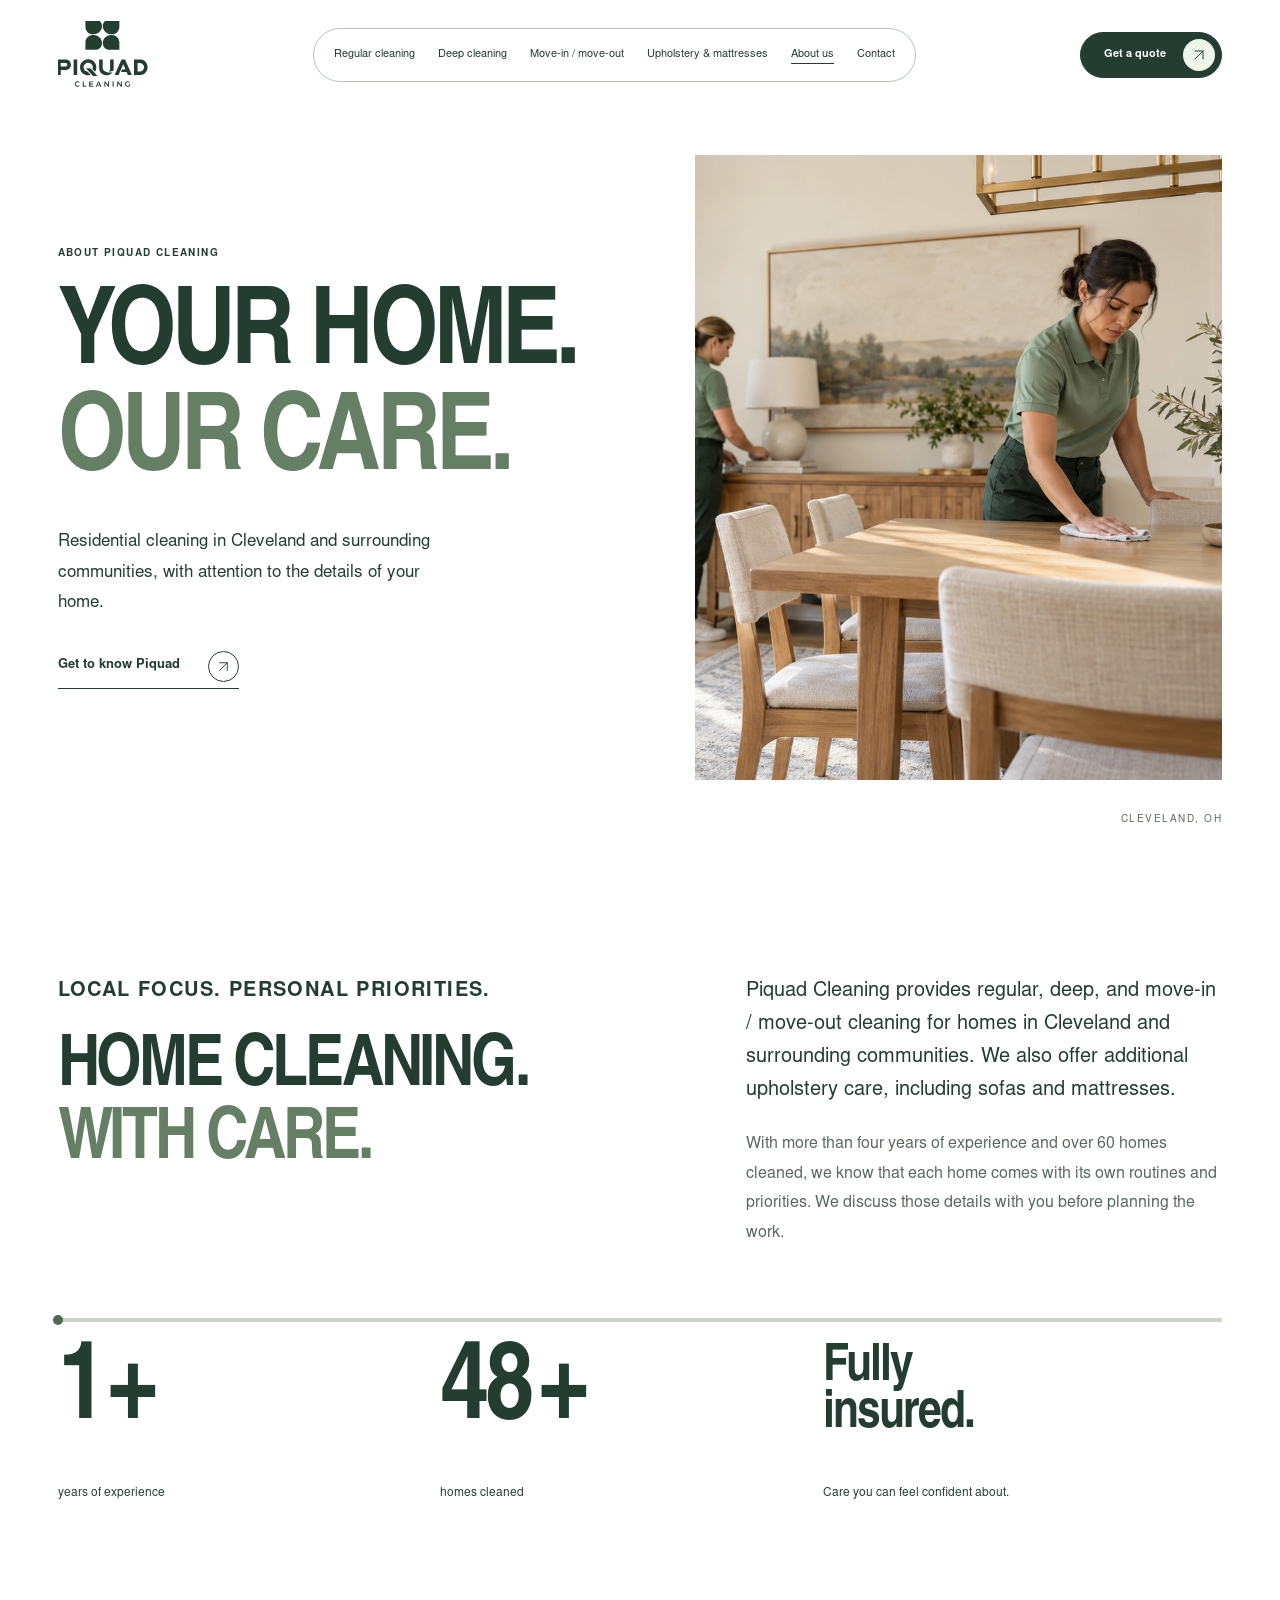
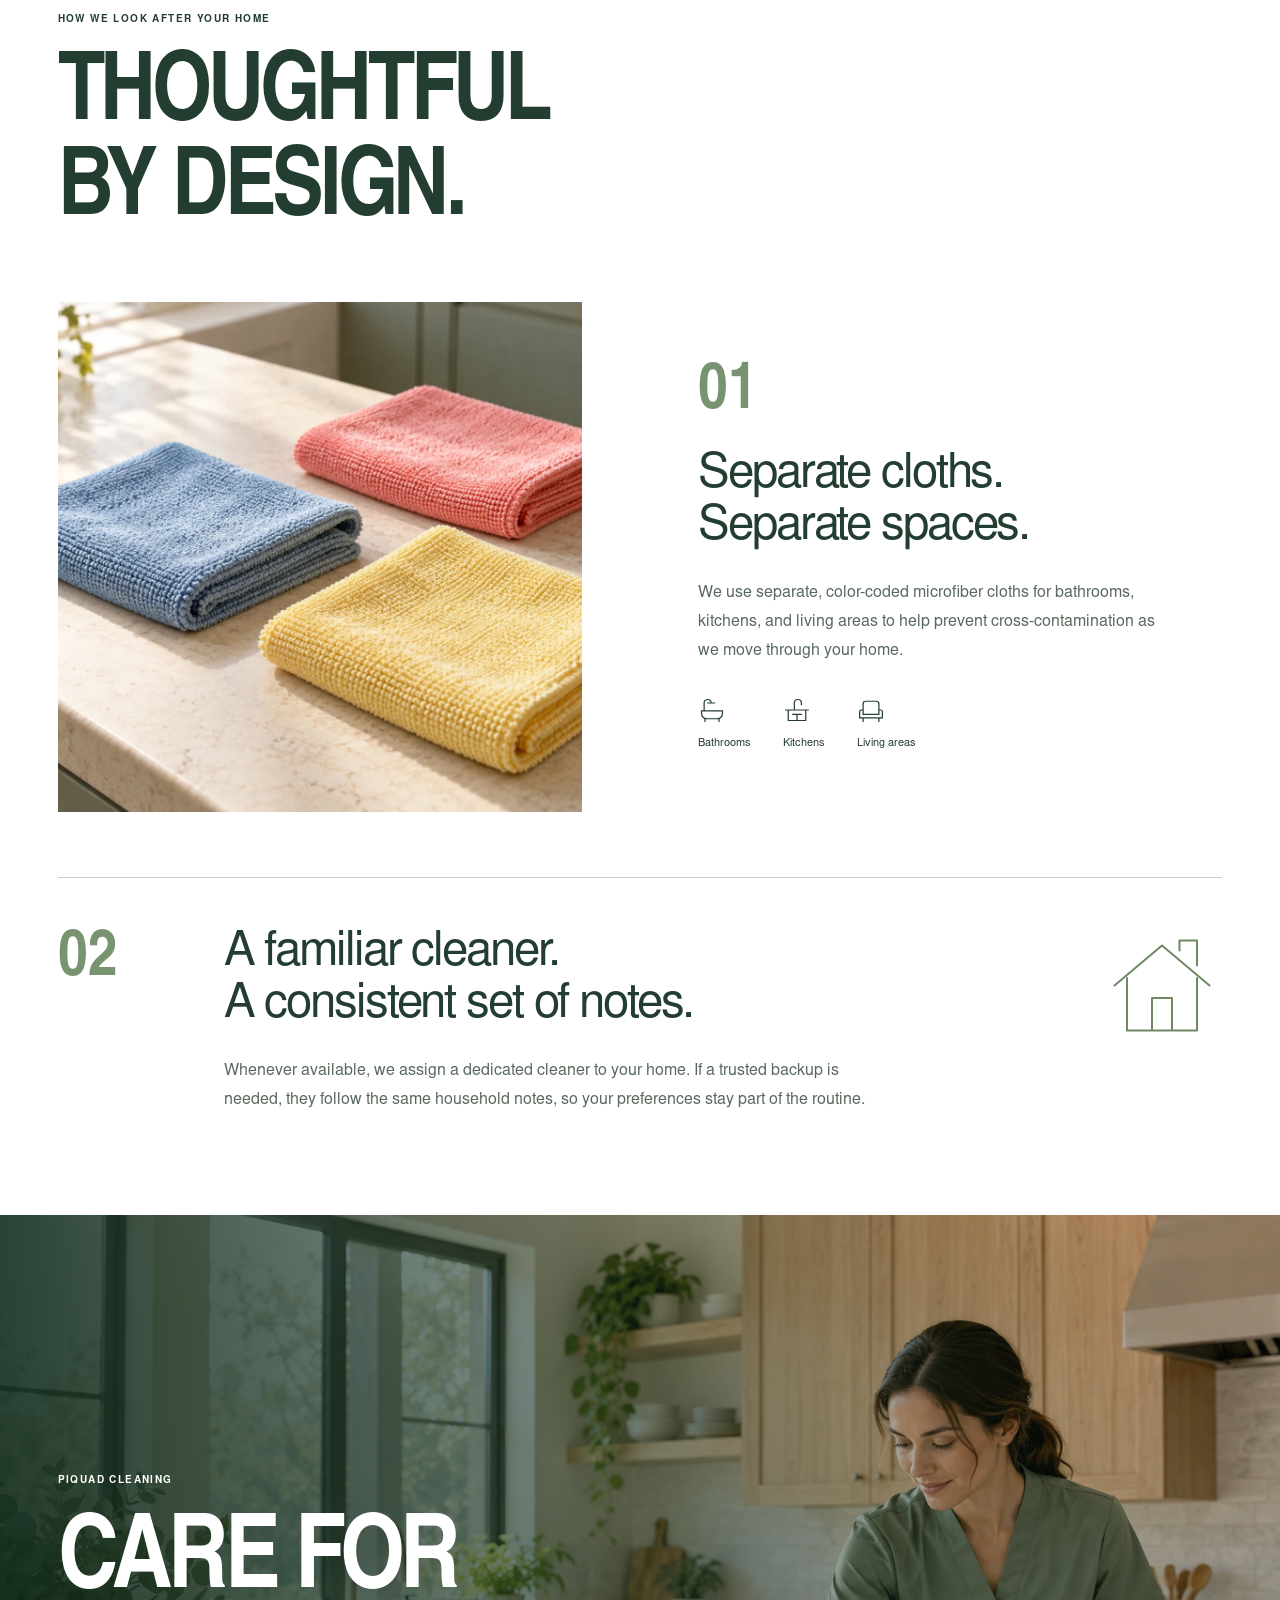
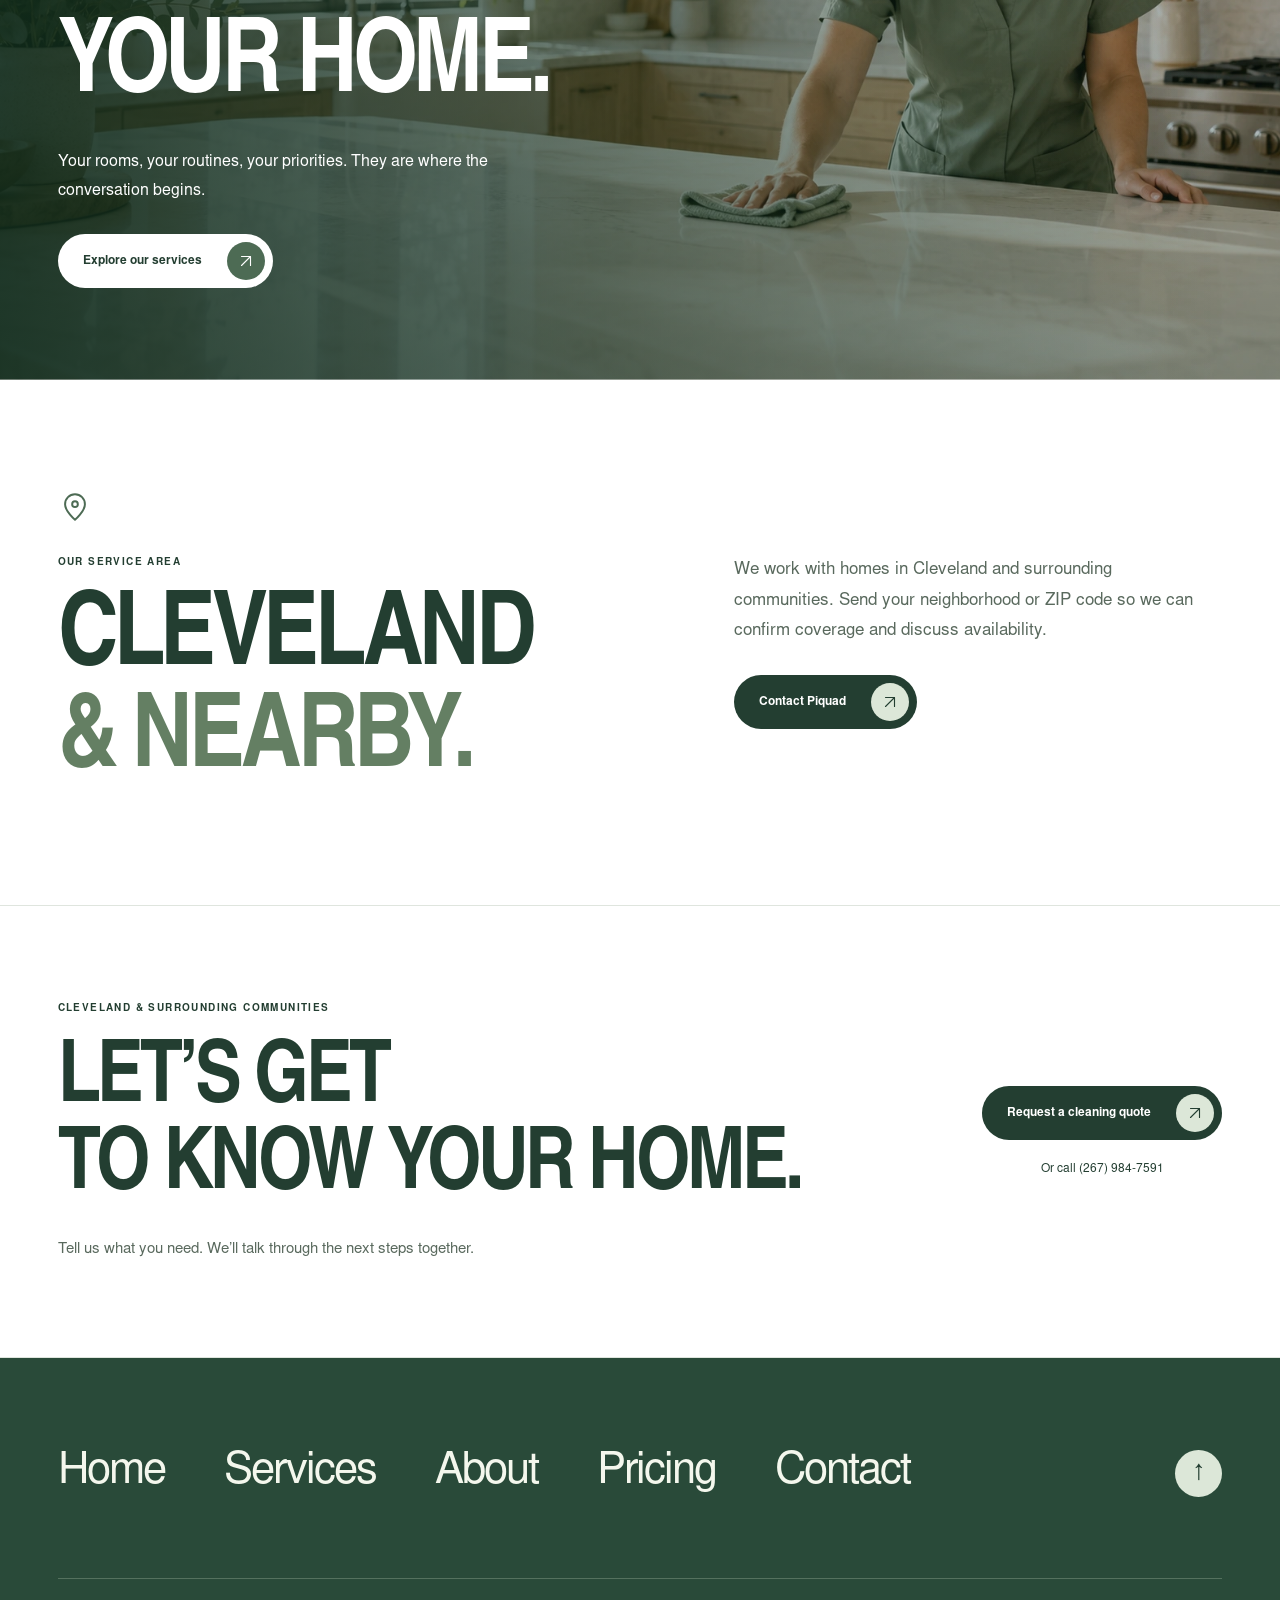
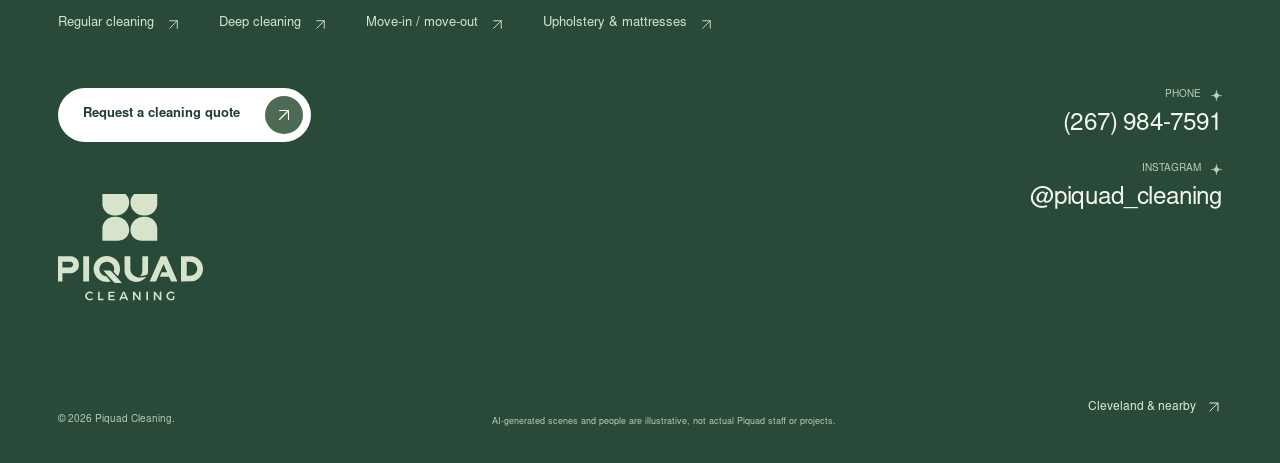
==== about.html @ a80613c3 "Restore the multi-page site Brings back the eight-page version (home, services, four service pages, " ====
<!doctype html>
<html lang="en"><head><meta charset="utf-8"><meta name="viewport" content="width=device-width, initial-scale=1"><meta name="theme-color" content="#ffffff"><title>About Piquad Cleaning — Cleveland Home Cleaning</title><meta name="description" content="Get to know Piquad Cleaning: more than four years of experience, over 60 homes cleaned, fully insured, and thoughtful care for Cleveland-area homes."><link rel="canonical" href="https://piquad-cleaning.artur-space98.chatgpt.site/about.html"><meta property="og:type" content="website"><meta property="og:title" content="About Piquad Cleaning — Cleveland Home Cleaning"><meta property="og:description" content="Get to know Piquad Cleaning: more than four years of experience, over 60 homes cleaned, fully insured, and thoughtful care for Cleveland-area homes."><meta property="og:url" content="https://piquad-cleaning.artur-space98.chatgpt.site/about.html"><meta property="og:image" content="https://piquad-cleaning.artur-space98.chatgpt.site/assets/about-page.webp"><link rel="icon" type="image/svg+xml" href="assets/favicon.svg"><link rel="preload" href="assets/about-page.webp" as="image" fetchpriority="high"><link rel="preload" href="assets/display.woff" as="font" type="font/woff" crossorigin><script>try{if(!matchMedia('(prefers-reduced-motion: reduce)').matches&&!location.hash)document.documentElement.classList.add('intro')}catch(_){}setTimeout(function(){document.documentElement.classList.remove('intro','intro-ending');document.documentElement.classList.add('page-ready')},4500)</script><link rel="stylesheet" href="vendor/lenis-1.3.26.css"><link rel="stylesheet" href="design.css"><link rel="stylesheet" href="refinements.css"><link rel="stylesheet" href="corporate.css"><script type="module" src="app.mjs"></script><script type="module" src="motion.mjs"></script><script type="module" src="smooth-scroll.mjs"></script><script type="module" src="scroll-scenes.mjs"></script><script type="module" src="counters.mjs"></script><script type="module" src="inner-motion.mjs"></script><script type="application/ld+json">{"@context":"https://schema.org","@type":"Organization","name":"Piquad Cleaning","url":"https://piquad-cleaning.artur-space98.chatgpt.site","telephone":"+12679847591","areaServed":{"@type":"City","name":"Cleveland"},"sameAs":["https://www.instagram.com/piquad_cleaning/"]}</script></head><body id="top" class="inner-page"><a class="skip-link" href="#page-content">Skip to content</a><svg xmlns="http://www.w3.org/2000/svg" class="svg-defs" aria-hidden="true"><defs>
    <symbol id="arrow" viewBox="0 0 24 24"><path d="M5 12h14M13 6l6 6-6 6"/></symbol>
    <symbol id="arrow-up" viewBox="0 0 24 24"><path d="M6 18 18 6M6 6h12v12"/></symbol>
    <symbol id="sparkle" viewBox="0 0 40 40"><path d="M20 0c0 13-7 20-20 20 13 0 20 7 20 20 0-13 7-20 20-20C27 20 20 13 20 0Z" fill="currentColor"/></symbol>
    <symbol id="logo" viewBox="24 40 1952 1458" fill="currentColor"><g><path d="M485.62,1467.12c-5.41,2.44-10.88,3.65-16.4,3.65s-10.26-1.03-14.85-3.09c-4.6-2.05-8.66-4.87-12.18-8.44-3.52-3.57-6.25-7.77-8.2-12.58-1.95-4.81-2.92-9.98-2.92-15.5s.97-10.66,2.92-15.42c1.95-4.76,4.68-8.95,8.2-12.58,3.52-3.62,7.57-6.44,12.18-8.44,4.6-2,9.55-3,14.85-3s11.04,1.33,16.56,3.98c5.52,2.65,10.28,6.25,14.29,10.8l12.66-14.93c-3.68-3.79-7.9-7.01-12.66-9.66-4.76-2.65-9.77-4.71-15.02-6.17-5.25-1.46-10.63-2.19-16.15-2.19-8.55,0-16.42,1.46-23.62,4.38-7.2,2.92-13.56,7.04-19.08,12.34-5.52,5.3-9.8,11.44-12.83,18.43-3.03,6.98-4.55,14.59-4.55,22.81s1.51,15.75,4.55,22.89c3.03,7.14,7.22,13.37,12.58,18.67,5.36,5.3,11.63,9.44,18.83,12.42,7.2,2.98,14.96,4.46,23.3,4.46,5.52,0,10.96-.79,16.31-2.35,5.36-1.57,10.5-3.82,15.42-6.74,4.92-2.92,9.28-6.33,13.07-10.23l-12.82-13.47c-4.22,4.22-9.04,7.55-14.45,9.98Z"/><polygon points="601.21 1374.83 579.46 1374.83 579.46 1488.47 650.24 1488.47 650.24 1469.96 601.21 1469.96 601.21 1374.83"/><polygon points="737.74 1440.42 792.93 1440.42 792.93 1422.4 737.74 1422.4 737.74 1393.01 799.26 1393.01 799.26 1374.83 715.98 1374.83 715.98 1488.47 801.21 1488.47 801.21 1470.29 737.74 1470.29 737.74 1440.42"/><path d="M907.87,1374.83l-50,113.64h22.73l10.2-24.84h55.05l10.24,24.84h23.22l-49.19-113.64h-22.24ZM898.06,1445.94l20.2-49.19,20.29,49.19h-40.48Z"/><polygon points="1121.19 1454.45 1062.58 1374.83 1041.96 1374.83 1041.96 1488.47 1063.23 1488.47 1063.23 1409.04 1121.51 1488.47 1142.29 1488.47 1142.29 1374.83 1121.19 1374.83 1121.19 1454.45"/><rect x="1218.92" y="1374.83" width="21.75" height="113.64"/><polygon points="1396.52 1454.45 1337.91 1374.83 1317.3 1374.83 1317.3 1488.47 1338.56 1488.47 1338.56 1409.03 1396.84 1488.47 1417.62 1488.47 1417.62 1374.83 1396.52 1374.83 1396.52 1454.45"/><path d="M1571.36,1464.34c-2.68,1.57-5.51,2.94-8.52,4.08-5.58,2.11-10.9,3.17-15.99,3.17-5.52,0-10.66-1.03-15.42-3.08-4.76-2.05-8.93-4.92-12.5-8.6-3.57-3.68-6.36-7.93-8.36-12.74-2-4.81-3-10.04-3-15.67s1-10.82,3-15.59c2-4.76,4.79-8.95,8.36-12.58,3.57-3.62,7.71-6.47,12.42-8.52,4.71-2.06,9.82-3.08,15.34-3.08s11.47,1.16,17.21,3.49c5.73,2.33,10.71,5.49,14.93,9.49l12.34-14.93c-3.68-3.35-7.95-6.25-12.82-8.68-4.87-2.44-9.99-4.3-15.34-5.6-5.36-1.3-10.8-1.95-16.32-1.95-8.66,0-16.72,1.46-24.19,4.38-7.47,2.92-13.99,7.04-19.56,12.34-5.57,5.3-9.9,11.44-12.99,18.43-3.08,6.98-4.62,14.59-4.62,22.81s1.51,15.88,4.55,22.97c3.03,7.09,7.31,13.29,12.82,18.59,5.52,5.3,11.88,9.44,19.07,12.42,7.2,2.98,15.07,4.46,23.62,4.46,5.19,0,10.5-.62,15.91-1.87,5.41-1.24,10.63-3,15.67-5.28,5.03-2.27,9.5-4.87,13.39-7.79v-42.7h-18.99v32.04Z"/></g><path d="M816.38,364.4h-22.35c-87.17,0-157.83-70.66-157.83-157.83V56.41c0-5.03,4.08-9.12,9.12-9.12h205.94c77.53,0,140.37,62.85,140.37,140.37v1.49c0,96.78-78.46,175.24-175.24,175.24ZM1183.62,364.4h22.35c87.17,0,157.83-70.66,157.83-157.83V56.41c0-5.03-4.08-9.12-9.12-9.12h-205.94c-77.53,0-140.37,62.85-140.37,140.37v1.49c0,96.78,78.46,175.24,175.24,175.24ZM1008.38,556.33v1.49c0,77.53,62.85,140.37,140.37,140.37h205.94c5.03,0,9.12-4.08,9.12-9.12v-150.15c0-87.17-70.66-157.83-157.83-157.83h-22.35c-96.78,0-175.24,78.46-175.24,175.24ZM816.38,381.09h-22.35c-87.17,0-157.83,70.66-157.83,157.83v150.15c0,5.03,4.08,9.12,9.12,9.12h205.94c77.53,0,140.37-62.85,140.37-140.37v-1.49c0-96.78-78.46-175.24-175.24-175.24Z"/><g><path d="M1922.21,1188.97c-30.01,29.9-67.75,48.82-109.87,49.01l-134.11.62.02-334.97,130.55.16c11.08.01,22.16.95,32.99,3.3,79.42,17.21,134.88,94.2,127.74,176.95-2.17,40.01-19.42,75.58-47.32,104.93ZM1893.6,1067.51c-2.49-51.88-46.13-88.67-95.9-88.28l-43.33.34-.05,183.44,47.5-.32c4.42-.03,8.85-.24,13.22-.9,45.04-6.88,80.84-46.6,78.55-94.28Z"/><path d="M222.04,1129.34l-115.53.71.04,108.46-76.64-.03-.06-334.8,193.71.02c29.94.1,55.92,17.79,74.74,39.25,20.85,24.33,28.69,52.47,26.76,84.85-3.22,53.97-47.32,99.04-103.03,101.55ZM244.15,998.44c-6.63-12.45-19.56-19.9-34.75-19.12l-102.9.05.08,75.4,102.72-.27c28.76-.08,48.34-30.67,34.84-56.05Z"/><polygon points="1398.04 1175.68 1422.93 1117.63 1494.65 1117.17 1447.18 1009.2 1347.11 1238.49 1262.53 1238.54 1336.49 1070.5 1409.51 903.66 1485.86 903.75 1498.94 934.68 1630.77 1238.24 1547.02 1238.51 1519.77 1175.78 1398.04 1175.68"/><path d="M700.29,977.67c-32.04-1.39-60.55,11.19-79.97,33.51-20.12,23.13-28.29,54.23-21.03,84.53,9.98,41.63,45.56,69.99,87.13,74.1l61.54,66.96c-25.8,8.65-51.29,9.55-77.88,6.39-81.24-10.54-144.79-78.62-149.35-159.96-5.63-100.36,75.17-180.52,174.12-180.69,90.09-.16,167.41,65.76,174.55,157.28,2.99,38.42-6.52,76.23-29.3,108.83l-54.07-57.72c8.6-19.82,10.3-39.79,5.08-60.34-11.05-41.28-46.89-70.98-90.84-72.88Z"/><path d="M1037.92,1149.16c44.81,42.52,119.67,44.62,178.95,27.45-31.72,45.93-83.68,70.56-137.68,68.17-52.55-2.33-102.61-31.06-129.24-78.01-12.45-21.96-19.56-44.78-19.58-70.44l-.14-192.59,76.55-.05.25,178.59c.04,26.26,12.35,49.3,30.88,66.88Z"/><polygon points="459.65 1238.4 383 1238.56 382.97 903.67 459.75 903.71 459.65 1238.4"/><path d="M1232.99,1148.56c-29.24,13.98-61.61,18.43-94.3,16.88,11.65-11.38,18.5-24.42,22.67-39,2.98-10.41,4.23-21.24,4.26-32.07l.54-190.68h76.48s-.06,169.25-.06,169.25c0,14.05-.61,28.1-2.03,42.07-1.34,13.14-3.25,24.53-7.55,33.54Z"/><path d="M896.17,1259.84l-21.19.32-58.25-.19c-13.74-.04-24.22-6.97-33.21-16.76l-136.27-148.26,79.84-.23c15.48-.05,26.53,8.81,36.35,19.53l78.88,86.07,53.83,59.52Z"/></g></symbol><symbol id="mark" viewBox="0 0 48 54"><path d="M10 31V5h16a16 16 0 0 1 0 32h-5" fill="none" stroke="currentColor" stroke-width="4.5"/><path d="M6 50C5 35 14 29 28 29c1 14-8 23-22 21Z" fill="currentColor"/><path d="m7 48 14-14" stroke="#f8f9f4" stroke-width="1.5"/><path d="M20 12c0 5-2 7-7 7 5 0 7 2 7 7 0-5 2-7 7-7-5 0-7-2-7-7Z" fill="currentColor"/></symbol>
    <symbol id="check" viewBox="0 0 24 24"><path d="m6 12 4 4 8-8"/><circle cx="12" cy="12" r="10"/></symbol>
    <symbol id="pin" viewBox="0 0 24 24"><path d="M19 10c0 5-7 11-7 11S5 15 5 10a7 7 0 1 1 14 0Z"/><circle cx="12" cy="10" r="2"/></symbol>
    <symbol id="phone" viewBox="0 0 24 24"><path d="m7 3 3 5-3 3c2 3 3 4 6 6l3-3 5 3c0 3-2 4-4 4C9 21 3 15 3 7c0-2 1-4 4-4Z"/></symbol>
  <symbol id="bath-zone" viewBox="0 0 32 32"><path d="M4 17h24v3a6 6 0 0 1-6 6H10a6 6 0 0 1-6-6ZM7 17V8a4 4 0 0 1 8 0M11 8h8M8 26v3m16-3v3"/></symbol><symbol id="kitchen-zone" viewBox="0 0 32 32"><path d="M3 16h26M6 16v12h20V16M13 16V8a4 4 0 0 1 8 0v2M11 21h10M16 21v7"/></symbol><symbol id="living-zone" viewBox="0 0 32 32"><path d="M7 16V9a3 3 0 0 1 3-3h12a3 3 0 0 1 3 3v7M7 16H5a2 2 0 0 0-2 2v7h26v-7a2 2 0 0 0-2-2h-2v5H7ZM7 25v4m18-4v4"/></symbol><symbol id="house" viewBox="0 0 48 48"><path d="m5 23 19-16 19 16M10 20v21h28V20M20 41V28h8v13M31 9V5h7v10"/></symbol><symbol id="bed" viewBox="0 0 32 32"><path d="M3 26V8m26 18V13H3m0 8h26M6 13V8h8v5m3 0V8h8v5M3 26v3m26-3v3"/></symbol><symbol id="chevron" viewBox="0 0 24 24"><path d="m7 9 5 5 5-5"/></symbol></defs></svg><div class="preloader" id="preloader" role="region" aria-label="Opening Piquad Cleaning">
  <div class="loader-curtain" aria-hidden="true"></div>
  <div class="loader-center" aria-hidden="true"><div class="loader-emblem"><svg class="loader-orbit" viewBox="0 0 160 160"><circle class="loader-orbit-track" cx="80" cy="80" r="73"/><circle class="loader-orbit-arc" cx="80" cy="80" r="73"/></svg><svg class="loader-symbol" viewBox="0 0 2000 1830.51"><defs><radialGradient id="loader-logo-gradient" cx="1000" cy="915.26" r="1330.77" gradientUnits="userSpaceOnUse"><stop offset=".23" stop-color="#48785d"/><stop offset=".38" stop-color="#5e8970"/><stop offset=".69" stop-color="#98b5a1"/><stop offset="1" stop-color="#d9e7d8"/></radialGradient></defs><path fill="url(#loader-logo-gradient)" d="M502.47,892.64h-60.56c-236.19,0-427.67-191.47-427.67-427.67V58.12c0-13.64,11.06-24.7,24.7-24.7h558c210.07,0,380.36,170.29,380.36,380.36v4.04c0,262.24-212.59,474.83-474.83,474.83ZM1497.53,892.64h60.56c236.19,0,427.67-191.47,427.67-427.67V58.12c0-13.64-11.06-24.7-24.7-24.7h-558c-210.07,0-380.36,170.29-380.36,380.36v4.04c0,262.24,212.59,474.83,474.83,474.83ZM1022.7,1412.7v4.04c0,210.07,170.29,380.36,380.36,380.36h558c13.64,0,24.7-11.06,24.7-24.7v-406.86c0-236.19-191.47-427.67-427.67-427.67h-60.56c-262.24,0-474.83,212.59-474.83,474.83ZM502.47,937.87h-60.56c-236.19,0-427.67,191.47-427.67,427.67v406.86c0,13.64,11.06,24.7,24.7,24.7h558c210.07,0,380.36-170.29,380.36-380.36v-4.04c0-262.24-212.59-474.83-474.83-474.83Z"/></svg></div></div>
  <button class="skip-intro" id="skip-intro">Skip intro <span aria-hidden="true">↗</span></button>
</div><main id="main"><section class="editorial-hero about-hero" data-page-hero><header class="header"><a class="brand" href="index.html" aria-label="Piquad Cleaning home"><svg class="brand-logo" viewBox="24 40 1952 1458" aria-hidden="true"><use href="#logo"/></svg></a><nav class="desktop-nav" aria-label="Main navigation"><a href="regular-cleaning.html">Regular cleaning</a><a href="deep-cleaning.html">Deep cleaning</a><a href="move-in-move-out-cleaning.html">Move-in / move-out</a><a href="upholstery-cleaning.html">Upholstery & mattresses</a><a href="about.html" aria-current="page">About us</a><a href="contact.html">Contact</a></nav><div class="header-actions"><button class="button button-glass header-cta" data-inquiry>Get a quote<span class="button-arrow" aria-hidden="true"><svg class="icon" aria-hidden="true"><use href="#arrow-up"/></svg></span></button><button class="menu-toggle" aria-expanded="false" aria-controls="mobile-nav" aria-label="Open navigation"><span></span><span></span></button></div><nav id="mobile-nav" class="mobile-nav" aria-label="Mobile navigation" data-lenis-prevent hidden><a href="regular-cleaning.html">Regular cleaning</a><a href="deep-cleaning.html">Deep cleaning</a><a href="move-in-move-out-cleaning.html">Move-in / move-out</a><a href="upholstery-cleaning.html">Upholstery & mattresses</a><a href="about.html" aria-current="page">About us</a><a href="contact.html">Contact</a></nav></header><div class="editorial-hero-copy"><p class="eyebrow">ABOUT PIQUAD CLEANING</p><h1>YOUR HOME.<br><span>OUR CARE.</span></h1><p>Residential cleaning in Cleveland and surrounding communities, with attention to the details of your home.</p><a class="text-link" href="#page-content">Get to know Piquad <svg class="icon" aria-hidden="true"><use href="#arrow-up"/></svg></a></div><figure class="editorial-hero-image"><img src="assets/about-page.webp" width="1672" height="941" alt="Illustrative cleaning team in green uniforms working in a bright dining room" fetchpriority="high"></figure><span class="editorial-hero-index" aria-hidden="true">CLEVELAND, OH</span></section><section class="about-intro content-section" id="page-content"><div class="reveal"><p class="eyebrow">LOCAL FOCUS. PERSONAL PRIORITIES.</p><h2>HOME CLEANING.<br><span>WITH CARE.</span></h2></div><div class="reveal"><p>Piquad Cleaning provides regular, deep, and move-in / move-out cleaning for homes in Cleveland and surrounding communities. We also offer additional upholstery care, including sofas and mattresses.</p><p>With more than four years of experience and over 60 homes cleaned, we know that each home comes with its own routines and priorities. We discuss those details with you before planning the work.</p></div></section><section class="about-facts content-section" aria-label="Piquad in numbers"><div class="trust-progress" data-scroll-fill="trust"><div class="scroll-meter" aria-hidden="true"><i></i><b></b></div></div><div class="trust-facts reveal" data-counter-group><div><strong><span class="sr-only">4+</span><span class="count-number" data-count-to="4" aria-hidden="true">4</span><span class="count-plus" aria-hidden="true">+</span></strong><span>years of experience</span></div><div><strong><span class="sr-only">60+</span><span class="count-number" data-count-to="60" aria-hidden="true" style="--digits:2">60</span><span class="count-plus" aria-hidden="true">+</span></strong><span>homes cleaned</span></div><div class="trust-insured"><strong>Fully<br>insured.</strong><span>Care you can feel confident about.</span></div></div></section><section class="about-approach content-section"><div class="about-approach-heading reveal"><p class="eyebrow">HOW WE LOOK AFTER YOUR HOME</p><h2>THOUGHTFUL<br>BY DESIGN.</h2></div><div class="approach-editorial"><figure class="approach-image reveal"><img src="assets/cloths.webp" width="1448" height="1086" alt="Illustrative separate microfiber cloths in different colors" loading="lazy"></figure><div class="approach-copy reveal"><span class="editorial-number">01</span><h3>Separate cloths.<br>Separate spaces.</h3><p>We use separate, color-coded microfiber cloths for bathrooms, kitchens, and living areas to help prevent cross-contamination as we move through your home.</p><div class="approach-icons"><span><svg class="line-icon" aria-hidden="true"><use href="#bath-zone"/></svg>Bathrooms</span><span><svg class="line-icon" aria-hidden="true"><use href="#kitchen-zone"/></svg>Kitchens</span><span><svg class="line-icon" aria-hidden="true"><use href="#living-zone"/></svg>Living areas</span></div></div></div><div class="about-notes reveal"><span class="editorial-number">02</span><div><h3>A familiar cleaner.<br>A consistent set of notes.</h3><p>Whenever available, we assign a dedicated cleaner to your home. If a trusted backup is needed, they follow the same household notes, so your preferences stay part of the routine.</p></div><svg class="line-icon" aria-hidden="true"><use href="#house"/></svg></div></section><section class="service-feature feature-wide" data-expand-photo><div class="feature-image"><img src="assets/regular-page.webp" width="1672" height="941" alt="Illustrative cleaner carefully wiping a kitchen countertop" loading="lazy"></div><div class="feature-copy reveal"><p class="eyebrow">PIQUAD CLEANING</p><h2>CARE FOR<br>YOUR HOME.</h2><p>Your rooms, your routines, your priorities. They are where the conversation begins.</p><a class="button button-light" href="services.html">Explore our services<span class="button-arrow" aria-hidden="true"><svg class="icon" aria-hidden="true"><use href="#arrow-up"/></svg></span></a></div></section><section class="about-location content-section"><div class="reveal"><svg class="line-icon" aria-hidden="true"><use href="#pin"/></svg><p class="eyebrow">OUR SERVICE AREA</p><h2>CLEVELAND<br><span>& NEARBY.</span></h2></div><div class="reveal"><p>We work with homes in Cleveland and surrounding communities. Send your neighborhood or ZIP code so we can confirm coverage and discuss availability.</p><a class="button button-dark" href="contact.html">Contact Piquad<span class="button-arrow" aria-hidden="true"><svg class="icon" aria-hidden="true"><use href="#arrow-up"/></svg></span></a></div></section><section class="page-cta content-section"><div class="reveal"><p class="eyebrow">CLEVELAND & SURROUNDING COMMUNITIES</p><h2>LET’S GET<br>TO KNOW YOUR HOME.</h2><p>Tell us what you need. We’ll talk through the next steps together.</p></div><div class="page-cta-actions reveal"><button class="button button-dark" data-inquiry>Request a cleaning quote<span class="button-arrow" aria-hidden="true"><svg class="icon" aria-hidden="true"><use href="#arrow-up"/></svg></span></button><a href="tel:+12679847591">Or call (267) 984-7591</a></div></section></main><footer class="footer footer-airy"><div class="footer-shell"><div class="footer-nav-row reveal"><nav class="footer-nav" aria-label="Footer navigation"><a href="index.html">Home</a><a href="services.html">Services</a><a href="about.html">About</a><a href="index.html#estimate">Pricing</a><a href="contact.html">Contact</a></nav><a class="footer-top-link" href="#top" aria-label="Back to top">↑</a></div><nav class="footer-services reveal" aria-label="Cleaning services"><a href="regular-cleaning.html">Regular cleaning<svg class="icon" aria-hidden="true"><use href="#arrow-up"/></svg></a><a href="deep-cleaning.html">Deep cleaning<svg class="icon" aria-hidden="true"><use href="#arrow-up"/></svg></a><a href="move-in-move-out-cleaning.html">Move-in / move-out<svg class="icon" aria-hidden="true"><use href="#arrow-up"/></svg></a><a href="upholstery-cleaning.html">Upholstery & mattresses<svg class="icon" aria-hidden="true"><use href="#arrow-up"/></svg></a></nav><div class="footer-middle"><div class="footer-inquiry reveal"><button class="button button-light" data-inquiry>Request a cleaning quote<span class="button-arrow" aria-hidden="true"><svg class="icon" aria-hidden="true"><use href="#arrow-up"/></svg></span></button><a class="brand" href="index.html" aria-label="Piquad Cleaning home"><svg class="brand-logo" viewBox="24 40 1952 1458" aria-hidden="true"><use href="#logo"/></svg></a></div><div class="footer-contacts reveal"><div class="footer-contact-item"><span>PHONE <svg class="icon" aria-hidden="true"><use href="#sparkle"/></svg></span><a href="tel:+12679847591">(267) 984-7591</a></div><div class="footer-contact-item"><span>INSTAGRAM <svg class="icon" aria-hidden="true"><use href="#sparkle"/></svg></span><a href="https://www.instagram.com/piquad_cleaning/" target="_blank" rel="noopener noreferrer">@piquad_cleaning<span class="sr-only"> (opens in a new tab)</span></a></div></div></div><div class="footer-end reveal"><span>© <span id="year">2026</span> Piquad Cleaning.</span><p>AI-generated scenes and people are illustrative, not actual Piquad staff or projects.</p><a href="contact.html#service-area">Cleveland & nearby <svg class="icon" aria-hidden="true"><use href="#arrow-up"/></svg></a></div></div></footer><dialog data-lenis-prevent id="inquiry-dialog" aria-labelledby="inquiry-title"><div class="dialog-inner"><button class="dialog-close" aria-label="Close inquiry">×</button><p class="eyebrow">A LITTLE ABOUT YOUR HOME</p><h2 id="inquiry-title">Let’s plan your<br>cleaning quote.</h2><p class="dialog-intro">Tell us what you have in mind. Share your location and the home or furniture cleaning you need. We’ll discuss your home, pricing, and available dates.</p><form id="inquiry-form"><div class="form-grid"><label>Your name<input name="name" autocomplete="given-name" placeholder="First name" maxlength="80" required></label><label>Neighborhood or ZIP<input name="location" autocomplete="address-level2" placeholder="Where’s home?" maxlength="120" required></label></div><label>What kind of clean?<select name="service" id="inquiry-service"><option>Regular cleaning</option><option>Deep cleaning</option><option>Move-in / move-out cleaning</option><option>Upholstery &amp; mattress cleaning</option><option>I’d like some guidance</option></select></label><label>Anything you’d like us to know? <span class="optional">(optional)</span><textarea name="notes" rows="3" placeholder="Your space, preferred timing, or the details that matter to you…" maxlength="1500"></textarea></label><button class="button button-dark form-submit" type="submit">Prepare my quote request <span class="button-arrow" aria-hidden="true"><svg class="icon"><use href="#arrow"/></svg></span></button><p class="form-note">You’ll review your message before sending it by text. Nothing is sent from this form.</p></form><div id="inquiry-ready" hidden><p class="ready-label">Your message is ready.</p><textarea id="message-preview" aria-label="Your inquiry message" rows="6" readonly></textarea><a id="sms-link" class="button button-dark" href="sms:+12679847591">Open text message <span class="button-arrow" aria-hidden="true"><svg class="icon"><use href="#arrow-up"/></svg></span></a><div class="ready-actions"><button id="copy-inquiry" class="text-link">Copy message</button><button id="edit-inquiry" class="text-link">Edit details</button></div><p class="form-note">Send from your texting app to (267) 984-7591. On a computer? Copy your message and <a href="https://www.instagram.com/piquad_cleaning/" target="_blank" rel="noopener noreferrer">send it on Instagram<span class="sr-only"> (opens in a new tab)</span></a>.</p><p id="copy-status" class="status" role="status" aria-live="polite"></p></div><div class="dialog-phone">Prefer a conversation? <a href="tel:+12679847591">Call (267) 984-7591</a></div></div></dialog></body></html>
---- vendor/lenis-1.3.26.css ----
html.lenis,
html.lenis body {
  height: auto;
}

.lenis:not(.lenis-autoToggle).lenis-stopped {
  overflow: clip;
}

.lenis [data-lenis-prevent],
.lenis [data-lenis-prevent-wheel],
.lenis [data-lenis-prevent-touch],
.lenis [data-lenis-prevent-vertical],
.lenis [data-lenis-prevent-horizontal] {
  overscroll-behavior: contain;
}

.lenis.lenis-smooth iframe {
  pointer-events: none;
}

.lenis.lenis-autoToggle {
  transition-property: overflow;
  transition-duration: 1ms;
  transition-behavior: allow-discrete;
}
---- design.css ----
@font-face{font-family:Piquad Sans;src:url('assets/sans.woff') format('woff');font-style:normal;font-weight:400;font-display:swap}
@font-face{font-family:Piquad Display;src:url('assets/display.woff') format('woff');font-style:normal;font-weight:700;font-display:swap}
:root{--ink:#233e31;--green:#4d6b54;--muted:#59695d;--sage:#dce7d8;--paper:#f9faf5;--line:#c6d2c3;--pad:clamp(24px,4.5vw,80px);--ease:cubic-bezier(.22,.75,.2,1)}
*{box-sizing:border-box}html{scroll-behavior:smooth;scroll-padding-top:20px}body{margin:0;background:var(--paper);color:var(--ink);font-family:'Piquad Sans',Arial,sans-serif;font-size:16px;line-height:1.5;-webkit-font-smoothing:antialiased}body.dialog-open{overflow:hidden}button,input,select,textarea{font:inherit;color:inherit}button,a{-webkit-tap-highlight-color:transparent}button{border:0;cursor:pointer}button:disabled{cursor:default}a{color:inherit;text-decoration:none}img{display:block;width:100%;height:100%;object-fit:cover}p,h1,h2,h3,figure{margin:0}svg{display:inline-block;flex-shrink:0}button{background:none}button:focus-visible,a:focus-visible,input:focus-visible,textarea:focus-visible,select:focus-visible,summary:focus-visible{outline:3px solid #638658;outline-offset:5px}.full-visual :focus-visible,.hero-stage :focus-visible{outline-color:white}.svg-defs{position:absolute;width:0;height:0;overflow:hidden}.icon{width:24px;height:24px;fill:none;stroke:currentColor;stroke-width:1.5;stroke-linecap:round;stroke-linejoin:round}.sr-only{position:absolute;width:1px;height:1px;padding:0;overflow:hidden;clip:rect(0,0,0,0);white-space:nowrap;border:0}.skip-link{position:fixed;top:-100px;left:20px;z-index:110;background:var(--ink);color:white;padding:15px 22px}.skip-link:focus{top:12px}.eyebrow,.tiny-label{font-size:10px;letter-spacing:1.4px;font-weight:600;line-height:1.6}.eyebrow{display:flex;align-items:center;gap:9px}.dot{display:inline-block;width:5px;height:5px;background:currentColor;border-radius:50%}.display,h1,h2{font-family:'Piquad Display','Arial Narrow',Arial,sans-serif;font-weight:700;letter-spacing:-.045em;line-height:.87}h2{font-size:clamp(66px,7.5vw,128px)}h2>span{color:#647f63}h3{font-weight:400;letter-spacing:-.045em;line-height:1.1}.button{display:inline-flex;align-items:center;justify-content:space-between;gap:28px;min-height:54px;border-radius:100px;padding:16px 25px;font-size:12px;font-weight:600;line-height:1.2;transition:background .25s,transform .25s;white-space:nowrap}.button>.icon{width:19px;height:19px}.button:hover{transform:translateY(-2px)}.button-dark{background:var(--ink);color:var(--paper)}.button-dark:hover{background:#385640}.button-light{background:var(--paper);color:var(--ink)}.button-light:hover{background:var(--sage)}.button-glass{background:#ffffff09;border:1px solid #ffffff85;color:#fff;backdrop-filter:blur(10px)}.button-glass:hover{background:#ffffff22}.button-arrow{width:34px;height:34px;border-radius:50%;display:grid;place-items:center;background:var(--green);color:#fff}.button-arrow>.icon{width:19px;height:19px}.text-link{display:inline-flex;align-items:center;gap:28px;width:fit-content;min-height:44px;padding:6px 0;border-bottom:1px solid currentColor;font-size:13px;font-weight:600;line-height:1.3}.text-link>.icon{width:18px;height:18px}.round-button{height:46px;width:46px;border-radius:50%;border:1px solid currentColor;display:inline-grid;place-items:center;color:inherit;transition:background .2s,color .2s,opacity .2s}.round-button>.icon{width:18px;height:18px}.round-button:hover{background:var(--ink);color:var(--paper)}.round-button:disabled{opacity:.3}.round-button:disabled:hover{background:transparent;color:inherit}
/* The opening is a brief reveal, with a CSS failsafe. */
/* Green opening curtain, logo symbol, and a restrained loading orbit. */
.preloader{display:none;position:fixed;inset:0;z-index:100;overflow:hidden;color:#f6faef;animation:loader-failsafe .01s 4.5s forwards}
.intro .preloader{display:block}
.loader-curtain{position:absolute;inset:0;background:#54775f;clip-path:inset(0);transition:clip-path 1.2s cubic-bezier(.76,0,.24,1)}
.loader-center{position:absolute;inset:0;display:grid;place-items:center;transition:opacity .35s,transform .7s var(--ease)}
.loader-emblem{position:relative;width:156px;height:156px;display:grid;place-items:center}
.loader-symbol{width:68px;height:62px}
.loader-orbit{position:absolute;inset:0;width:100%;height:100%;fill:none;transform-origin:center;animation:loader-orbit 2.1s linear infinite}
.loader-orbit-track{stroke:currentColor;stroke-width:1;opacity:.22}
.loader-orbit-arc{stroke:currentColor;stroke-width:1.8;stroke-linecap:round;stroke-dasharray:105 459;animation:loader-breathe 2.8s ease-in-out infinite alternate}
.skip-intro{position:absolute;bottom:30px;right:var(--pad);font-size:11px;padding:10px;opacity:0;pointer-events:none}
.skip-intro:focus-visible{opacity:1;pointer-events:auto;outline-color:#f6faef}
.skip-intro span{margin-left:20px}
.intro-ending .loader-curtain{clip-path:inset(0 0 100% 0)}
.intro-ending .loader-center{opacity:0;transform:translateY(-18px) scale(.94)}
.intro-ending .skip-intro{opacity:0;pointer-events:none}
.intro-ending .preloader{pointer-events:none}
@keyframes loader-orbit{to{transform:rotate(360deg)}}
@keyframes loader-breathe{from{stroke-dasharray:75 459}to{stroke-dasharray:170 459}}
@keyframes loader-failsafe{to{visibility:hidden;pointer-events:none}}
/* Full-viewport opening. Scrolling controls the image and the two title states. */
.hero-scroll{height:100svh;min-height:620px;background:var(--ink);position:relative}.scroll-motion .hero-scroll{height:175svh}.hero-stage{height:100svh;min-height:620px;position:sticky;top:0;color:#fff;overflow:hidden;isolation:isolate}.hero-image-wrap{position:absolute;inset:0;z-index:-3;background:#77816d}.hero-image-wrap>img{object-position:62% center;transform:scale(1.08);will-change:transform}.hero-shade{position:absolute;inset:0;z-index:-2;background:linear-gradient(90deg,rgba(15,35,25,.65) 0%,rgba(20,36,25,.21) 52%,rgba(18,35,26,.04)),linear-gradient(180deg,rgba(10,28,18,.72),transparent 28%,transparent 55%,rgba(12,30,22,.68))}.header{position:absolute;top:0;left:0;right:0;height:110px;padding-inline:var(--pad);display:flex;align-items:center;justify-content:space-between;z-index:10;gap:24px;transition:opacity .8s var(--ease),transform .8s var(--ease)}.brand{display:inline-flex;align-items:center;gap:9px;width:fit-content}.brand-mark{width:31px;height:38px}.brand-type{font-family:Arial,sans-serif;font-size:32px;font-weight:700;letter-spacing:-1.9px;line-height:1}.brand-type>span{display:block;font-size:8px;letter-spacing:4.9px;font-weight:400;margin-top:7px;margin-left:5px}.desktop-nav{display:flex;align-items:center;gap:3px;padding:6px;border:1px solid #ffffff50;border-radius:100px;background:#283c2821;backdrop-filter:blur(12px)}.desktop-nav a{font-size:11px;padding:10px 23px;border-radius:50px;transition:background .2s}.desktop-nav a:hover{background:#ffffff24}.header-actions{display:flex;align-items:center;gap:10px}.header-cta{min-height:44px;padding:13px 19px;font-size:11px;gap:25px}.header-cta>.icon{width:17px;height:17px}.menu-toggle,.mobile-nav{display:none}.hero-copy{position:absolute;top:24%;left:var(--pad);will-change:transform,opacity}.hero-copy>.eyebrow{margin-bottom:26px;font-size:9px;letter-spacing:1.6px}.hero-copy h1{font-size:clamp(100px,13.25vw,225px);line-height:.84;letter-spacing:-.045em}.line-mask{display:block;overflow:hidden;padding-bottom:.06em;margin-bottom:-.06em}.line-mask>span{display:block;transition:transform 1.05s var(--ease)}.line-mask:nth-child(2)>span{transition-delay:.1s}.intro:not(.page-ready) .hero-copy .line-mask>span{transform:translateY(115%)}.intro:not(.page-ready) .header{opacity:0;transform:translateY(-20px)}.hero-next{position:absolute;left:var(--pad);top:25%;opacity:0;pointer-events:none;will-change:transform,opacity}.hero-next>.eyebrow{margin-bottom:25px;font-size:9px}.hero-next>.display{font-size:clamp(80px,9.5vw,166px);line-height:.86}.hero-next>.display>span{color:#d3e7cc}.hero-side{position:absolute;right:var(--pad);top:40%;display:flex;flex-direction:column;align-items:center;gap:13px;font-size:9px}.hero-side>div{height:105px;width:1px;background:#ffffff55;position:relative}.hero-side i{position:absolute;inset:0;background:white;transform:scaleY(0);transform-origin:top}.hero-bottom{position:absolute;bottom:40px;left:var(--pad);right:var(--pad);display:flex;align-items:flex-end;justify-content:space-between;gap:25px}.hero-bottom-copy>p{font-size:16px;line-height:1.35;letter-spacing:-.25px}.scroll-cue{display:flex;align-items:center;gap:28px;font-size:8px;letter-spacing:1.4px;margin-top:32px;min-height:25px}.scroll-cue>span:last-child{font-size:24px;line-height:1}.hero-bottom-action{text-align:right}.hero-bottom-action .button{padding:8px 9px 8px 25px;gap:35px;min-height:52px}.hero-bottom-action small{display:block;font-size:8px;letter-spacing:.25px;margin-top:16px;color:#e2e8de}.content-section{padding:100px var(--pad)}.section-head{display:flex;align-items:flex-end;justify-content:space-between;gap:35px;margin-bottom:45px}.section-head .eyebrow{margin-bottom:26px}.section-head-side>p,.section-note{font-size:14px;line-height:1.65;color:var(--muted)}.section-head-side{max-width:270px}.carousel-controls{display:none;gap:9px;margin-top:24px}#services-prev .icon{transform:rotate(180deg)}.services{padding-bottom:80px;background:var(--paper)}.service-track{display:flex;gap:14px;overflow-x:auto;scroll-snap-type:x mandatory;scrollbar-width:none;padding:5px 2px 7px;margin-inline:-2px}.service-track::-webkit-scrollbar{display:none}.service-card{position:relative;isolation:isolate;flex:0 0 calc((100% - 28px)/3);height:clamp(500px,43vw,720px);border-radius:8px;overflow:hidden;scroll-snap-align:start;color:white;background:#5d705d}.service-card>img{position:absolute;inset:0;z-index:-3;transition:transform .7s var(--ease);object-position:center 45%}.service-card:before{content:'';position:absolute;inset:0;z-index:-1;background:linear-gradient(180deg,#102c20b8,transparent 40%,transparent 45%,#10291ce8 100%)}.service-card:hover>img,.service-card:focus-within>img{transform:scale(1.035)}.service-card:focus-within{outline:3px solid var(--green);outline-offset:3px}.card-top{position:absolute;left:26px;right:26px;top:25px;display:flex;align-items:center;gap:26px;border-bottom:1px solid #ffffff47;padding-bottom:20px}.card-number{font-size:57px;line-height:1;letter-spacing:-3.6px}.card-top>span:last-child{font-size:8px;letter-spacing:1px;line-height:1.6}.card-bottom{position:absolute;left:26px;right:26px;bottom:30px;padding-right:40px}.card-bottom h3{font-size:clamp(25px,2.35vw,40px);line-height:1.1;letter-spacing:-.055em;max-width:330px}.card-bottom p{font-size:11px;line-height:1.6;max-width:235px;margin-top:13px}.card-link{display:grid;place-items:center;width:37px;height:37px;background:#f6f8ef;color:var(--ink);border-radius:50%;float:right;margin-right:-40px;margin-top:-36px;transition:background .2s}.card-link>.icon{width:17px;height:17px}.card-link:after{content:'';position:absolute;inset:0}.service-card:hover .card-link{background:#cbdcc5}
/* Full-screen photo chapters alternate with the information sections. */
.full-visual{position:relative;isolation:isolate;height:100svh;min-height:640px;overflow:hidden;color:white;background:var(--ink)}.visual-image{position:absolute;inset:0;z-index:-3;overflow:hidden}.visual-image>img{object-position:center;transform:scale(1.07);will-change:transform}.visual-shade{position:absolute;inset:0;z-index:-2;background:linear-gradient(0deg,rgba(13,31,21,.8),rgba(18,32,22,.08) 72%),linear-gradient(180deg,#15271c59,transparent 25%)}.visual-top{position:absolute;top:43px;left:var(--pad);right:var(--pad);display:flex;align-items:center;justify-content:space-between;gap:20px}.visual-mark{width:28px;height:28px}.visual-top>.eyebrow{font-size:9px}.tiny-label{font-size:8px;letter-spacing:1.4px}.visual-bottom{position:absolute;bottom:65px;left:var(--pad);right:var(--pad);display:flex;align-items:flex-end;justify-content:space-between;gap:40px}.full-visual h2{font-size:clamp(80px,10.2vw,174px);letter-spacing:-.045em;line-height:.85;text-shadow:0 2px 24px #1b342516}.visual-aside{max-width:270px;padding-bottom:4px;font-size:13px;line-height:1.65}.visual-aside p{max-width:270px}.visual-aside .button{margin-top:27px;font-size:11px;gap:22px;padding:16px 21px;min-height:49px}.zone-visual .visual-image>img{object-position:center 52%}.zone-visual .visual-shade{background:linear-gradient(0deg,#153220d9,transparent 80%),linear-gradient(90deg,#203d234d,transparent 65%)}.zones{display:flex;flex-wrap:wrap;gap:7px;margin-bottom:20px}.zones span{border:1px solid #ffffff7a;border-radius:40px;padding:6px 11px;font-size:9px}.deep-section{display:grid;grid-template-columns:1.25fr .75fr;align-items:center;gap:12%;background:var(--sage);padding-block:90px}.deep-copy>.eyebrow{margin-bottom:27px}.deep-copy h2{font-size:clamp(92px,11vw,178px)}.body-copy{font-size:14px;line-height:1.8;color:#475c4b;max-width:325px;margin-top:29px}.deep-copy>.button{margin-top:28px;font-size:11px;gap:27px}.deep-photo{height:560px;max-width:450px;position:relative;overflow:hidden;border-radius:6px}.deep-photo>img{object-position:55% center}.deep-photo:after{content:'';position:absolute;inset:75% 0 0;background:linear-gradient(transparent,#132b1ec9)}.deep-photo figcaption{position:absolute;bottom:24px;left:24px;z-index:1;color:white;font-size:8px;letter-spacing:1.1px}.move-visual .visual-image>img{object-position:center 55%}.move-visual .visual-shade{background:linear-gradient(0deg,#17311dd6,transparent 90%),linear-gradient(90deg,#243b275c,transparent)}.process{padding-block:95px}.process .section-head{margin-bottom:58px}.process-steps{display:grid;grid-template-columns:repeat(3,1fr);gap:45px}.process-steps article{border-top:1px solid var(--line);padding-top:24px}.process-steps article>span{font-family:'Piquad Display',Arial,sans-serif;font-size:85px;font-weight:700;line-height:1;letter-spacing:-5px;color:#91a98a;display:block;margin-bottom:35px}.process-steps h3{font-size:25px;line-height:1.15}.process-steps p{font-size:13px;line-height:1.7;color:var(--muted);max-width:270px;margin-top:15px}.gallery-control-group{min-width:245px}.gallery-control-group>p{font-size:12px;margin-bottom:22px}.gallery-controls{display:flex;align-items:center;gap:11px}.gallery-controls>span{font-size:11px;letter-spacing:2px;margin-right:auto}.gallery-controls button:first-of-type .icon{transform:rotate(180deg)}.gallery-controls button:hover{background:var(--paper);color:var(--ink)}#gallery-image{transition:opacity .22s}.gallery.is-changing #gallery-image{opacity:.35}.trust{background:var(--sage);padding-block:95px}.trust-mark{width:80px;height:92px;color:#83a17b;margin:0 35px 15px 0}.trust .section-head{margin-bottom:58px}.trust-facts{display:grid;grid-template-columns:1fr 1fr 1.15fr;gap:35px}.trust-facts>div{border-top:1px solid #b4c6b0;padding-top:24px;display:flex;flex-direction:column;justify-content:space-between;min-height:180px}.trust-facts strong{font-family:'Piquad Display',Arial,sans-serif;font-weight:700;font-size:108px;line-height:.9;letter-spacing:-4px}.trust-facts span{display:block;font-size:12px;line-height:1.5;margin-top:18px}.trust-insured strong{font-size:52px;letter-spacing:-2px}.familiar{margin-top:53px;padding-top:30px;border-top:1px solid #b4c6b0;display:flex;justify-content:space-between;align-items:flex-start;gap:45px}.familiar h3{font-size:30px;line-height:1.15}.familiar p{font-size:13px;line-height:1.75;max-width:440px;color:#475c4b}.area-visual .visual-image>img{object-position:center 50%}.area-visual h2{font-size:clamp(72px,9.6vw,165px)}.area-visual .visual-shade{background:linear-gradient(0deg,#102e1ddd,transparent 80%),linear-gradient(90deg,#132e2244,transparent)}.contact{padding-block:105px 75px}.contact-grid{display:grid;grid-template-columns:1.1fr .9fr;gap:14%;align-items:center}.contact-copy>.eyebrow{margin-bottom:27px}.contact-copy h2{font-size:clamp(100px,11.5vw,194px);line-height:.83}.contact-copy>.text-link{margin-top:32px;font-size:16px}.contact-form-wrap>h3{font-size:30px;line-height:1.15}.contact-form-wrap>p{font-size:13px;margin-top:12px;color:var(--muted)}#contact-form{margin-top:34px}.form-submit{width:100%;margin-top:5px}.faq{display:grid;grid-template-columns:1fr 1.2fr;gap:13%;border-top:1px solid var(--line);margin-top:85px;padding-top:38px}.faq>div>h3{font-size:30px;margin-top:18px;line-height:1.1}.faq .eyebrow{font-size:8px}.faq-list details{border-bottom:1px solid var(--line)}summary{cursor:pointer;list-style:none}summary::-webkit-details-marker{display:none}.faq-list summary{display:flex;justify-content:space-between;gap:20px;align-items:center;padding:20px 0;font-size:14px}.faq-list details:first-child summary{padding-top:0;padding-bottom:20px;min-height:48px}.faq-list details>p{font-size:12px;line-height:1.75;color:var(--muted);padding:0 30px 22px 0;max-width:510px}.plus{position:relative;flex-shrink:0;width:20px;height:20px}.plus:before,.plus:after{content:'';position:absolute;top:9px;left:3px;width:14px;height:1px;background:currentColor;transition:transform .2s}.plus:after{transform:rotate(90deg)}details[open] .plus:after{transform:rotate(0)}.footer{padding:47px var(--pad) 24px;background:var(--ink);color:#e7eddf}.footer-top{display:grid;grid-template-columns:1fr 1fr 1fr;align-items:start;gap:30px}.footer-top>p{font-size:14px;line-height:1.4;color:#c3d4bb}.footer-top>a:last-child{justify-self:end;font-size:12px;display:flex;align-items:center;gap:25px;min-height:40px}.footer-top>a:last-child .icon{width:18px;height:18px}.footer-bottom{display:flex;justify-content:space-between;align-items:center;gap:24px;margin-top:40px;padding-top:23px;border-top:1px solid #4d6353;font-size:9px;color:#bed0b9}.footer-bottom>span:nth-child(2){max-width:470px;text-align:center}.footer-bottom>a{white-space:nowrap}.footer a:hover{color:white}.footer :focus-visible{outline-color:#e7eddf}
/* Real inquiry preparation; messages are reviewed and sent by the visitor. */
label{display:block;font-size:11px;font-weight:600;margin-bottom:20px}input,select,textarea{display:block;width:100%;padding:13px 14px;border:1px solid #b8c7b3;border-radius:5px;background:#f2f5ed;font-size:14px;line-height:1.4;margin-top:8px;font-weight:400;min-width:0}input,select{min-height:49px}input::placeholder,textarea::placeholder{color:#6b7c68;opacity:1}textarea{resize:vertical;min-height:90px;max-height:260px}.form-note{font-size:10px;line-height:1.7;color:var(--muted);margin-top:13px}.form-note a{text-decoration:underline;text-underline-offset:3px}.optional{font-weight:400;color:var(--muted)}dialog{border:0;background:var(--paper);color:var(--ink);border-radius:16px;width:min(560px,calc(100vw - 32px));max-height:calc(100dvh - 40px);padding:0;box-shadow:0 30px 100px #10241836}dialog::backdrop{background:#17332570;backdrop-filter:blur(8px)}.dialog-inner{padding:38px;position:relative}.dialog-close{position:absolute;right:19px;top:13px;width:40px;height:40px;font-size:30px;font-weight:400;background:transparent;border-radius:50%;line-height:1}.dialog-close:hover{background:var(--sage)}.dialog-inner>.eyebrow{padding-right:25px;font-size:9px}.dialog-inner h2{font-family:'Piquad Sans',Arial,sans-serif;font-weight:400;letter-spacing:-.05em;line-height:1.05;font-size:43px;margin-top:22px}.dialog-intro{font-size:13px;line-height:1.7;color:var(--muted);margin:18px 0 23px;max-width:340px}.form-grid{display:grid;grid-template-columns:1fr 1fr;gap:15px}.dialog-phone{border-top:1px solid var(--line);margin-top:24px;padding-top:18px;font-size:11px;color:var(--muted)}.dialog-phone a{font-weight:600;color:var(--ink);white-space:nowrap}.ready-label{font-size:16px}.ready-actions{display:flex;justify-content:space-between;margin-top:12px}.ready-actions .text-link{font-size:11px}.status{font-size:11px;margin-top:10px;min-height:18px}#message-preview{font-size:12px;line-height:1.6;margin-bottom:20px;min-height:135px}#sms-link{width:100%}
@media(prefers-reduced-motion:no-preference){.reveal.is-waiting{opacity:0;transform:translateY(24px)}.reveal{transition:opacity .85s var(--ease),transform .85s var(--ease)}}
@media(min-width:1800px){.content-section{padding-inline:max(var(--pad),calc((100vw - 1650px)/2))}}
@media(max-width:1100px){.desktop-nav a{padding:9px 16px}.desktop-nav{gap:0}.header{gap:20px}.hero-copy h1{font-size:14vw}.hero-copy{top:26%}.hero-copy>.eyebrow{font-size:8px}.hero-next>.display{font-size:11vw}.hero-bottom-copy>p{font-size:14px}.content-section{padding-block:75px}.services .section-head{margin-bottom:34px}.services .section-head-side{display:flex;flex-direction:column;align-items:flex-end}.carousel-controls{display:flex}.service-card{flex-basis:46%;height:550px}.card-bottom h3{font-size:31px}.full-visual h2{font-size:10.1vw}.visual-bottom{gap:25px}.visual-aside{max-width:245px;font-size:12px}.visual-aside .button{font-size:10px;padding:15px 18px;gap:20px}.deep-section{gap:9%;grid-template-columns:1.1fr .9fr}.deep-copy h2{font-size:12vw}.deep-photo{height:485px}.body-copy{font-size:13px}.process-steps{gap:28px}.process-steps h3{font-size:22px}.process-steps p{font-size:12px}.trust-facts strong{font-size:94px}.trust-insured strong{font-size:47px}.contact-grid{gap:9%}.contact-copy h2{font-size:13vw}.gallery-control-group{min-width:225px}.area-visual h2{font-size:9.2vw}.footer-bottom{font-size:8px}.footer-bottom>span:nth-child(2){max-width:365px}}
@media(max-width:760px){:root{--pad:24px}.header{height:87px;gap:15px}.brand-mark{width:27px;height:34px}.brand-type{font-size:28px}.brand-type>span{font-size:7px;letter-spacing:4.6px;margin-top:6px}.desktop-nav{display:none}.header-actions{gap:9px}.header-cta{padding:12px 17px;min-height:42px;font-size:10px;gap:17px}.menu-toggle{display:flex;flex-direction:column;gap:6px;justify-content:center;align-items:center;width:33px;height:42px;padding:6px;color:inherit}.menu-toggle span{display:block;width:20px;height:1px;background:currentColor;transition:transform .2s}.menu-toggle[aria-expanded=true] span:first-child{transform:translateY(3.5px) rotate(45deg)}.menu-toggle[aria-expanded=true] span:last-child{transform:translateY(-3.5px) rotate(-45deg)}.mobile-nav:not([hidden]){display:flex;position:absolute;top:77px;left:18px;right:18px;flex-direction:column;background:#e3ecdf;color:var(--ink);padding:13px 24px 23px;border-radius:10px;box-shadow:0 20px 35px #19332322}.mobile-nav a{display:flex;align-items:center;justify-content:space-between;padding:15px 0;font-size:20px;border-bottom:1px solid #bdcfb9}.mobile-nav a>span{font-size:10px;color:var(--muted)}.hero-scroll,.hero-stage{min-height:630px}.scroll-motion .hero-scroll{height:155svh;min-height:870px}.hero-image-wrap>img{object-position:77% center}.hero-shade{background:linear-gradient(0deg,#102a1bcd,transparent 85%),linear-gradient(180deg,#102819c4,transparent 35%)}.hero-copy{top:auto;bottom:27%;left:var(--pad);right:20px}.hero-copy>.eyebrow{font-size:7px;letter-spacing:1.1px;margin-bottom:19px}.hero-copy h1{font-size:18.2vw;line-height:.85;letter-spacing:-.044em}.hero-next{top:auto;bottom:26%;left:var(--pad);right:20px}.hero-next>.eyebrow{font-size:7px;letter-spacing:1.1px;margin-bottom:20px}.hero-next>.display{font-size:16vw;line-height:.86}.hero-side{display:none}.hero-bottom{bottom:29px;gap:15px;align-items:flex-end}.hero-bottom-copy>p{font-size:12px;line-height:1.4}.scroll-cue{font-size:6px;letter-spacing:.9px;gap:14px;margin-top:23px;min-height:24px}.scroll-cue>span:last-child{font-size:20px}.hero-bottom-action .button{font-size:10px;gap:17px;padding:7px 7px 7px 17px;min-height:43px}.button-arrow{width:28px;height:28px}.button-arrow>.icon{width:16px;height:16px}.hero-bottom-action small{font-size:6px;letter-spacing:0;margin-top:13px;max-width:160px}.content-section{padding-block:59px}h2{font-size:clamp(56px,10.4vw,82px)}.eyebrow{font-size:8px;letter-spacing:1.1px}.section-head{gap:20px;margin-bottom:28px}.section-head .eyebrow{margin-bottom:21px}.section-head-side>p{display:none}.section-head-side{max-width:none}.carousel-controls{margin-top:0;gap:7px}.round-button{width:38px;height:38px}.round-button>.icon{width:16px;height:16px}.services{padding-inline:0;padding-bottom:50px}.services .section-head{padding-inline:var(--pad);align-items:flex-end}.services .section-head h2{font-size:9.3vw}.service-track{padding:4px var(--pad) 8px;gap:12px;margin:0;scroll-padding-left:var(--pad)}.service-card{flex-basis:84vw;height:min(71svh,660px);min-height:470px}.card-top{left:23px;right:23px;top:24px;gap:25px;padding-bottom:19px}.card-number{font-size:56px}.card-top>span:last-child{font-size:8px}.card-bottom{left:23px;right:23px;bottom:28px}.card-bottom h3{font-size:31px}.card-bottom p{font-size:11px;max-width:230px}.full-visual{min-height:640px}.visual-top{top:29px;gap:15px}.visual-top>.eyebrow{font-size:7px;letter-spacing:1.05px;max-width:260px}.tiny-label{font-size:6px;letter-spacing:.8px;max-width:130px;text-align:right}.visual-mark{width:23px;height:23px}.visual-bottom{bottom:38px;display:block}.full-visual h2{font-size:15.6vw;line-height:.86}.visual-aside{max-width:290px;margin-top:26px;font-size:12px}.visual-aside>p{max-width:285px}.visual-aside .button{margin-top:23px;padding:14px 19px;min-height:47px;gap:25px;font-size:11px}.zones{margin-bottom:16px;gap:7px}.zones span{font-size:8px;padding:5px 10px}.zone-visual .visual-image>img{object-position:40% center}.zone-visual .visual-shade{background:linear-gradient(0deg,#112d1fe0,transparent 94%),linear-gradient(180deg,#1a332b45,transparent 30%)}.deep-section{grid-template-columns:1fr 1fr;gap:24px;align-items:center}.deep-copy>.eyebrow{font-size:7px;margin-bottom:21px}.deep-copy h2{font-size:12.9vw}.body-copy{font-size:12px;line-height:1.7;margin-top:22px}.deep-copy>.button{white-space:normal;text-align:left;font-size:10px;gap:13px;padding:15px 18px;margin-top:23px;min-height:49px}.deep-copy>.button>.icon{width:17px;height:17px}.deep-photo{height:420px;max-width:none}.deep-photo figcaption{left:16px;bottom:19px;font-size:6px;letter-spacing:.7px;right:16px;max-width:140px}.move-visual .visual-image>img{object-position:58% center}.process .section-head{margin-bottom:35px}.section-note{font-size:11px;max-width:160px}.process-steps{grid-template-columns:1fr;gap:25px}.process-steps article{display:grid;grid-template-columns:68px 1fr;column-gap:20px;padding-top:20px;align-items:start}.process-steps article>span{grid-row:1/3;font-size:65px;margin:0;letter-spacing:-3px}.process-steps h3{font-size:24px;line-height:1.2;padding-top:5px}.process-steps p{max-width:335px;font-size:12px;margin-top:10px}.gallery-control-group{min-width:0;display:flex;justify-content:space-between;gap:25px;margin-top:31px;align-items:center}.gallery-control-group>p{font-size:11px;margin:0;max-width:120px}.gallery-controls{gap:9px}.gallery-controls>span{font-size:9px;margin-right:8px;white-space:nowrap}.gallery .visual-image>img{object-position:60% center}.trust .section-head{margin-bottom:38px}.trust-mark{width:52px;height:62px;margin:0 4px 8px 0}.trust-facts{gap:18px;grid-template-columns:1fr 1fr 1.25fr}.trust-facts>div{min-height:130px;padding-top:19px}.trust-facts strong{font-size:65px;letter-spacing:-3px}.trust-insured strong{font-size:33px;letter-spacing:-1px}.trust-facts span{font-size:9px;max-width:145px;margin-top:18px}.familiar{display:block;gap:0;margin-top:30px;padding-top:26px}.familiar h3{font-size:27px}.familiar p{font-size:12px;max-width:470px;margin-top:21px}.area-visual h2{font-size:13.8vw}.area-visual .visual-image>img{object-position:60% center}.contact-grid{gap:45px;grid-template-columns:1fr}.contact-copy h2{font-size:21vw;line-height:.83}.contact-copy>.text-link{font-size:15px;margin-top:24px}.contact-form-wrap>h3{font-size:28px}.contact-form-wrap>p{font-size:12px;margin-top:10px}#contact-form{margin-top:25px}.contact-form-wrap{max-width:560px}.contact-copy>.eyebrow{margin-bottom:24px}.faq{grid-template-columns:1fr;gap:26px;margin-top:48px;padding-top:30px}.faq>div>h3{font-size:29px;margin-top:14px}.faq-list summary{font-size:13px;padding:19px 0}.faq-list details>p{font-size:12px}.footer{padding-top:38px}.footer-top{grid-template-columns:1fr 1fr;gap:28px 20px}.footer-top>p{font-size:12px;justify-self:end}.footer-top>a:last-child{grid-column:1/-1;justify-self:start;font-size:11px;min-height:35px}.footer-bottom{margin-top:25px;padding-top:19px;display:grid;grid-template-columns:1fr auto;gap:14px;font-size:8px}.footer-bottom>span:nth-child(2){grid-row:2;grid-column:1/-1;text-align:left;max-width:400px;font-size:8px;line-height:1.7}label{font-size:11px;margin-bottom:18px}input,select,textarea{font-size:16px}.dialog-inner{padding:30px 25px}.dialog-inner h2{font-size:38px}.dialog-inner>.eyebrow{font-size:8px}.dialog-intro{font-size:12px}.dialog-phone{font-size:10px}.dialog-close{top:8px;right:10px}.form-grid{gap:10px}.form-note{font-size:10px}.loader-word{font-size:58px}.loader-center>svg{width:45px;height:53px}.loader-caption{font-size:7px;letter-spacing:2.6px}.skip-intro{bottom:25px;font-size:10px}}
@media(max-width:520px){.deep-section{grid-template-columns:1fr;gap:32px}.deep-copy h2{font-size:25vw}.deep-copy>.button{white-space:nowrap;padding:16px 22px;font-size:11px}.deep-copy .body-copy{max-width:310px;font-size:13px}.deep-photo{height:470px;width:100%}.deep-photo figcaption{font-size:8px;max-width:none;left:24px;bottom:25px}.process .section-head{align-items:flex-end}.process .section-note{font-size:10px;max-width:112px}.process h2{font-size:17vw}.trust h2{font-size:15vw}.full-visual h2{font-size:17vw}.area-visual h2{font-size:15.1vw}.services .section-head h2{font-size:10.7vw}.services .carousel-controls{gap:6px}.services .round-button{width:32px;height:32px}.hero-copy h1{font-size:19vw}.hero-copy{bottom:28%}.hero-bottom-copy>p{font-size:12px}.hero-bottom-action .button{gap:15px}.service-card{height:68svh;min-height:450px}.trust-facts strong{font-size:58px}.trust-insured strong{font-size:30px}.trust-facts>div{min-height:122px}.trust-facts{gap:14px}}
@media(max-width:365px){:root{--pad:19px}.header{gap:8px}.header-actions{gap:5px}.header-cta{padding:11px 13px;gap:10px}.brand-type{font-size:25px}.brand-mark{width:24px;height:30px}.hero-copy>.eyebrow{font-size:6px;letter-spacing:.8px}.hero-copy h1{font-size:19vw}.hero-bottom-copy>p{font-size:10px}.hero-bottom-action .button{font-size:9px;padding-left:13px;gap:12px}.hero-bottom-action small{max-width:132px;font-size:5.8px}.hero-bottom{gap:12px}.hero-next>.eyebrow{font-size:6px}.services .section-head{gap:10px}.services .round-button{height:29px;width:29px}.services .section-head h2{font-size:10.9vw}.services .carousel-controls{gap:4px}.service-card{flex-basis:85vw}.card-bottom h3{font-size:28px}.card-bottom p{font-size:10px}.gallery-control-group{gap:15px}.gallery-controls{gap:7px}.gallery-controls>span{margin-right:2px;font-size:8px}.gallery-controls .round-button{width:35px;height:35px}.gallery-control-group>p{font-size:10px}.trust-facts strong{font-size:52px}.trust-insured strong{font-size:27px}.trust-facts span{font-size:8px}.form-grid{grid-template-columns:1fr;gap:0}.dialog-inner{padding-inline:21px}}
@media(max-height:540px) and (min-width:650px){.hero-scroll,.scroll-motion .hero-scroll{height:auto;min-height:580px}.hero-stage{height:580px;position:relative}.hero-copy{top:160px;bottom:auto}.hero-copy h1{font-size:105px}.hero-next{display:none}.hero-bottom{bottom:28px}.hero-side{display:none}.hero-copy>.eyebrow{margin-bottom:17px}.header{height:85px}}
@media(prefers-reduced-motion:reduce){html{scroll-behavior:auto}*,*::before,*::after{animation:none!important;transition:none!important}.preloader,.intro .preloader{display:none!important}.hero-scroll,.scroll-motion .hero-scroll{height:100svh}.hero-stage{position:relative}.hero-image-wrap>img,.visual-image>img{transform:none!important}.hero-copy{opacity:1!important;transform:none!important}.hero-next{display:none!important}.intro .line-mask>span,.intro .header{opacity:1;transform:none!important}.reveal.is-waiting{opacity:1;transform:none}}

/* Keep overlaid labels readable on every photograph. */
.full-visual:after{content:"";position:absolute;inset:0 0 auto;height:180px;z-index:-1;background:linear-gradient(#102c20b3,transparent);pointer-events:none}
@media(max-width:760px){.hero-copy>.eyebrow,.hero-next>.eyebrow,.visual-top>.eyebrow,.deep-copy>.eyebrow{font-size:8px;letter-spacing:1px}.hero-bottom-action small{font-size:7px}.tiny-label{font-size:7px}.card-top>span:last-child{font-size:9px}.trust-facts span{font-size:10px}.hero-bottom-action small{max-width:160px}}

@media(max-width:520px){.move-visual h2{font-size:15.5vw}}

@media(max-width:520px){.area-visual h2{font-size:13.8vw}.services .section-head{display:block;position:relative}.services .section-head-side{position:absolute;right:var(--pad);top:-6px}.services .section-head h2{max-width:100%}}
---- refinements.css ----
/* Photo-led Piquad composition, refined from the client video feedback. */
@font-face{font-family:'Piquad Sans';src:url('assets/sans-bold.woff') format('woff');font-style:normal;font-weight:700;font-display:swap}
[hidden]{display:none!important}
html.lenis{scroll-behavior:auto}
.line-icon{width:48px;height:48px;fill:none;stroke:currentColor;stroke-width:1.4;stroke-linecap:round;stroke-linejoin:round}
.hero-scroll,.hero-stage{min-height:760px}
.hero-copy{right:var(--pad);top:auto;bottom:29%}
.hero-copy h1{font-size:clamp(54px,5.7vw,102px);line-height:1.04;overflow:visible}
.hero-line{display:block;overflow:visible;transition:opacity 1.4s var(--ease),translate 1.4s var(--ease)}
.hero-line:nth-child(2){transition-delay:130ms}
.intro:not(.page-ready) .hero-line{opacity:0;translate:0 28px}
.hero-next{top:auto;bottom:29%}.hero-next>.display{line-height:1.02;font-size:clamp(55px,5.9vw,108px)}
.hero-bottom-copy>p{max-width:370px}
.card-bottom p{font-size:13px;line-height:1.7;max-width:315px}
.service-card:before{background:linear-gradient(180deg,#102c20b8,transparent 33%,#10291d40 52%,#10291df5 100%)}
.visual-aside{max-width:310px;font-size:14px;line-height:1.8;flex-shrink:0}
.visual-aside p{max-width:310px}
.visual-aside .button{white-space:normal}
.full-visual h2{line-height:.98}
.gallery h2{font-size:clamp(72px,9.3vw,159px)}
.gallery-control-group{max-width:290px;flex-shrink:0}
.gallery-control-group>p{font-size:14px;line-height:1.7;min-height:48px}
.deep-copy h2{line-height:.98}
.body-copy{font-size:15px;line-height:1.8;max-width:395px}
.deep-followup{margin-top:17px}
.deep-photo{height:620px}
.process-steps article{position:relative;border-top:0;padding-top:32px}
.process-steps article>span{color:#67855e}
.process-steps h3{line-height:1.2}
.process-steps p{max-width:370px;font-size:14px;line-height:1.8}
.section-note{max-width:280px}
.familiar p{font-size:14px;line-height:1.8;max-width:480px}
.contact-copy h2{line-height:.98}
.contact-form-wrap>p{font-size:14px;line-height:1.7}
/* The dark first-clean invitation selected by the client. */
.first-clean{position:relative;background:var(--ink);color:var(--paper);padding:65px var(--pad);display:grid;grid-template-columns:.4fr 1.2fr .8fr;align-items:center;gap:45px}
.first-clean-art{width:145px;height:160px;position:relative;display:grid;place-items:center;color:#c3d7b8}
.first-clean-art>.line-icon{width:86px;height:86px;stroke-width:.9}
.first-spark{position:absolute;right:-3px;top:5px;width:30px;height:30px}
.art-ring{position:absolute;inset:0;border:1px solid #758b72;border-radius:100px;transform:rotate(-18deg)}
.first-clean-copy>.eyebrow{color:#cadac0;font-size:9px;margin-bottom:19px}
.first-clean h2{font-family:'Piquad Sans',Arial,sans-serif;font-weight:400;font-size:clamp(41px,4vw,64px);line-height:1.04;letter-spacing:-.045em}
.first-clean-copy>p:last-child{font-size:14px;line-height:1.75;max-width:480px;margin-top:25px;color:#d5e0cd}
.first-clean-action{justify-self:end;text-align:center}
.first-clean-action .button{min-width:255px;white-space:normal;font-size:13px;font-weight:700;gap:30px}
.button-sage{background:var(--sage);color:var(--ink)}
.button-sage:hover{background:#eef5e8}
.first-clean-action>a{font-size:11px;display:block;margin-top:18px;color:#d0dfc8}
.first-clean-action>a:hover{text-decoration:underline}
/* The expanded, open FAQ selected by the client. */
.faq-section{display:grid;grid-template-columns:.9fr 1.1fr;gap:10%;align-items:start}
.faq-intro .eyebrow{margin-bottom:23px}
.faq-intro h2{font-family:'Piquad Sans',Arial,sans-serif;font-weight:400;font-size:clamp(42px,4.3vw,68px);line-height:1.04;letter-spacing:-.045em}
.faq-intro h2 em{font-style:normal;color:#60795d}
.faq-intro>p:last-child{font-size:14px;line-height:1.7;margin-top:32px;color:var(--muted)}
.faq-intro .text-link{margin-top:15px;color:var(--ink)}
.faq-section .faq-list{border-top:1px solid var(--line)}
.faq-section .faq-list summary{padding:23px 0;font-size:16px;line-height:1.4;letter-spacing:-.3px}
.faq-section .faq-list details>p{font-size:14px;line-height:1.75;padding:0 30px 25px 0;max-width:570px}
/* Spacious footer: large navigation, separate contacts, restrained branding. */
.footer.footer-airy{padding:12px;background:var(--ink);color:var(--ink)}
.footer-shell{background:var(--paper);border-radius:18px;padding:74px calc(var(--pad) - 12px) 32px}
.footer-nav-row{display:flex;justify-content:space-between;align-items:center;gap:40px;padding-bottom:75px;border-bottom:1px solid #d4ddd0}
.footer-nav{display:flex;align-items:center;gap:clamp(30px,4.6vw,85px);flex-wrap:wrap}
.footer-nav a{font-size:clamp(28px,3.4vw,56px);line-height:1.15;letter-spacing:-.045em;transition:color .3s}
.footer a:hover{color:#698861}
.footer-top-link{display:grid;place-items:center;width:47px;height:47px;border-radius:50%;background:var(--ink);color:var(--paper);flex-shrink:0;font-size:20px}
.footer-top-link:hover{background:var(--green);color:white!important}
.footer-middle{display:grid;grid-template-columns:1fr 1fr;gap:60px;padding-top:38px;min-height:245px}
.footer-inquiry>.text-link{border:0;font-size:14px;font-weight:700;gap:17px}
.footer-inquiry>.brand{display:flex;margin-top:46px;color:var(--green)}
.footer-contacts{text-align:right;display:flex;flex-direction:column;gap:23px}
.footer-contact-item>span{display:flex;justify-content:flex-end;gap:10px;align-items:center;font-size:10px;line-height:1.5;margin-bottom:7px;color:var(--muted)}
.footer-contact-item>span>svg{width:11px;height:11px;color:#a8bca0}
.footer-contact-item>a{font-size:clamp(20px,1.9vw,30px);line-height:1.2;letter-spacing:-.035em}
.footer-end{display:grid;grid-template-columns:1fr 1.4fr auto;align-items:end;gap:30px;padding-top:42px;font-size:10px;line-height:1.7;color:var(--muted)}
.footer-end>p{max-width:380px;font-size:9px}
.footer-end>a{font-size:12px;display:flex;align-items:center;gap:10px;justify-self:end;min-height:44px;color:var(--ink)}
.footer-end>a>.icon{width:16px;height:16px}
.footer :focus-visible{outline-color:var(--green)}
/* Longer, softer entrances with a short stagger, without hiding keyboard focus. */
@media(prefers-reduced-motion:no-preference){
 .reveal{transition:opacity 1.45s cubic-bezier(.2,.65,.25,1),transform 1.45s cubic-bezier(.2,.65,.25,1);transition-delay:var(--reveal-delay,0ms)}
 .reveal.is-waiting{opacity:0;transform:translateY(42px)}
 .reveal:focus-within{opacity:1;transform:none;transition-delay:0ms}
}
@media(min-width:1800px){.first-clean,.faq-section{padding-inline:max(var(--pad),calc((100vw - 1650px)/2))}}
@media(max-width:1100px){
 .hero-copy h1{font-size:6.2vw}.hero-next>.display{font-size:6.5vw}
 .visual-aside{max-width:255px;font-size:13px}.visual-aside p{max-width:255px}.visual-bottom{gap:28px}
 .full-visual h2{font-size:9.3vw}.gallery h2{font-size:9vw}
 .gallery-control-group{min-width:225px;max-width:245px}.gallery-control-group>p{font-size:13px}
 .deep-copy h2{font-size:10.8vw}.deep-photo{height:550px}.body-copy{font-size:14px}
 .contact-copy h2{font-size:12.2vw}
 .first-clean{gap:30px;grid-template-columns:.28fr 1.2fr .8fr;padding-block:55px}
 .first-clean-art{width:100px;height:125px}.first-clean-art>.line-icon{width:64px;height:64px}
 .first-clean h2{font-size:45px}.first-clean-copy>p:last-child{font-size:13px}
 .first-clean-action .button{min-width:220px;font-size:12px;gap:20px;padding-inline:21px}
 .faq-section{gap:7%}.faq-section .faq-list summary{font-size:15px}.faq-section .faq-list details>p{font-size:13px}
 .footer-shell{padding-top:65px}.footer-nav-row{padding-bottom:60px}.footer-nav{gap:35px}.footer-middle{min-height:240px}
}
@media(max-width:760px){
 .hero-scroll,.hero-stage{min-height:730px}.scroll-motion .hero-scroll{min-height:1000px}
 .hero-copy{top:auto;bottom:28%;right:var(--pad)}.hero-copy h1{font-size:9.7vw;line-height:1.06}
 .hero-next{bottom:28%;top:auto}.hero-next>.display{font-size:10.5vw;line-height:1.04}
 .hero-bottom-copy>p{font-size:12px;max-width:230px}.hero-bottom-action .button{font-size:10px}
 .card-bottom p{font-size:13px;line-height:1.7;max-width:290px}
 .full-visual h2{font-size:16vw;line-height:1}.zone-visual h2{font-size:14vw}.gallery h2{font-size:13vw}
 .visual-aside{max-width:330px;font-size:13px;line-height:1.8;margin-top:28px}.visual-aside p{max-width:330px}
 .gallery-control-group{min-width:0;max-width:none}.gallery-control-group>p{font-size:12px;max-width:270px;min-height:0;line-height:1.7}
 .deep-copy h2{font-size:10.5vw}.deep-photo{height:470px}.body-copy{font-size:13px}
 .process-steps article{padding-top:25px}.process-steps p{font-size:13px;max-width:490px}
 .process-steps article>span{font-size:65px}.process .section-note{font-size:12px;max-width:210px}
 .familiar p{font-size:13px}.area-visual h2{font-size:17vw}.contact-copy h2{font-size:21vw}
 .first-clean{grid-template-columns:75px 1fr;gap:25px;padding-block:45px}
 .first-clean-art{width:70px;height:105px;align-self:start;margin-top:38px}.first-clean-art>.line-icon{width:49px;height:49px}
 .first-spark{width:23px;height:23px;top:0;right:-5px}.first-clean h2{font-size:clamp(35px,6.2vw,51px)}
 .first-clean-copy>.eyebrow{font-size:8px;margin-bottom:17px}.first-clean-copy>p:last-child{font-size:13px;line-height:1.75;margin-top:20px}
 .first-clean-action{grid-column:2;justify-self:start;text-align:left}.first-clean-action .button{min-width:0;gap:25px;font-size:12px}
 .first-clean-action>a{font-size:10px;margin-top:15px}
 .faq-section{grid-template-columns:1fr;gap:32px}.faq-intro h2{font-size:clamp(39px,8vw,62px)}
 .faq-intro>p:last-child{font-size:13px;margin-top:25px}.faq-intro .text-link{margin-top:10px;font-size:12px}
 .faq-section .faq-list summary{padding-block:21px;font-size:15px}.faq-section .faq-list details>p{font-size:13px}
 .footer.footer-airy{padding:8px}.footer-shell{padding:48px 23px 25px;border-radius:15px}
 .footer-nav-row{align-items:flex-start;gap:22px;padding-bottom:43px}.footer-nav{display:grid;grid-template-columns:auto auto;gap:24px 38px}
 .footer-nav a{font-size:29px}.footer-top-link{width:40px;height:40px;font-size:18px}
 .footer-middle{gap:30px;padding-top:30px;min-height:220px}.footer-contacts{gap:23px}
 .footer-contact-item>a{font-size:20px}.footer-contact-item>span{font-size:9px}.footer-inquiry>.text-link{font-size:12px;gap:12px}
 .footer-inquiry>.brand{margin-top:42px}.footer-end{grid-template-columns:1fr auto;gap:22px;padding-top:28px}
 .footer-end>p{grid-row:2;grid-column:1/-1;max-width:420px;font-size:9px}.footer-end>a{grid-column:2;grid-row:1;font-size:11px}
}
@media(max-width:520px){
 .hero-copy h1{font-size:9.7vw}.hero-bottom-copy>p{font-size:11px;max-width:165px}.hero-bottom-copy>p>br{display:none}
 .services .section-head h2{font-size:17vw}.service-card{height:600px;min-height:530px}
 .card-bottom{padding-right:34px}.card-bottom h3{font-size:30px}.card-bottom p{font-size:12px}.card-link{margin-right:-34px}
 .full-visual h2{font-size:17vw}.zone-visual h2{font-size:14vw}.gallery h2{font-size:13.1vw}.move-visual h2{font-size:18vw}.area-visual h2{font-size:18vw}
 .deep-copy h2{font-size:20vw}.deep-photo{height:490px}.deep-copy>.button{white-space:normal;text-align:left}
 .deep-followup{margin-top:15px}.process .section-head{display:block}.process .section-note{margin-top:22px;max-width:285px;font-size:12px}
 .process h2{font-size:16vw}.trust h2{font-size:12.5vw}
 .first-clean{grid-template-columns:1fr;gap:23px}.first-clean-art{position:absolute;right:var(--pad);top:21px;width:56px;height:74px;margin:0}
 .first-clean-art>.line-icon{width:38px;height:38px}.first-spark{width:17px;height:17px;right:-3px}
 .first-clean h2{font-size:40px;max-width:260px}.first-clean-copy>.eyebrow{max-width:210px}.first-clean-copy>p:last-child{max-width:345px}
 .first-clean-action{grid-column:1}.faq-intro h2{font-size:10vw}
 .gallery-control-group{display:block}.gallery-control-group>p{max-width:290px}.gallery-controls{margin-top:20px;max-width:245px}
 .footer-shell{padding-inline:20px}.footer-nav{gap:22px 27px}.footer-nav a{font-size:28px}
 .footer-middle{grid-template-columns:1fr;gap:39px;padding-top:25px}.footer-inquiry>.brand{margin-top:33px}
 .footer-contacts{text-align:left;gap:24px}.footer-contact-item>span{justify-content:flex-start}.footer-contact-item>a{font-size:25px}
 .footer-end{padding-top:38px}.footer-nav-row{padding-bottom:37px}.footer-inquiry>.text-link{font-size:13px}
}
@media(max-width:365px){
 .hero-copy h1{font-size:9.7vw}.hero-bottom-copy>p{font-size:10px;max-width:145px}
 .card-bottom h3{font-size:27px}.card-bottom p{font-size:12px}
 .first-clean h2{font-size:36px;max-width:230px}.first-clean-art{width:48px;right:20px}
 .footer-nav a{font-size:25px}.footer-nav{gap:23px}.footer-nav-row{gap:18px}.footer-top-link{width:35px;height:35px}
 .footer-contact-item>a{font-size:23px}.footer-end{font-size:9px;gap:15px}.footer-end>a{font-size:10px;gap:6px}
}
@media(max-height:540px) and (min-width:650px){.hero-scroll,.scroll-motion .hero-scroll{height:auto;min-height:730px}.hero-stage{height:730px;min-height:730px}.hero-copy{top:auto;bottom:29%}.hero-copy h1{font-size:6.2vw}}
@media(prefers-reduced-motion:reduce){.intro .hero-line{opacity:1;translate:0 0}.reveal.is-waiting{opacity:1;transform:none}}

/* Video refinements: quieter hero, balanced navigation, service details on intent. */
.header .brand-mark{width:25px;height:31px}
.header .brand-type{font-size:26px;letter-spacing:-1.5px}
.header .brand-type>span{font-size:7px;letter-spacing:4px;margin-top:5px;margin-left:4px}
.desktop-nav{padding:6px 13px;gap:5px}
.desktop-nav a{padding:11px 25px}
.header-cta{justify-content:center;gap:15px;min-height:48px;padding-inline:25px}
.card-top{justify-content:space-between;gap:20px}
.card-top>span:last-child{text-align:right}
.card-bottom{padding-right:0}
.card-title-row{display:grid;grid-template-columns:minmax(0,1fr) 42px;align-items:center;gap:16px}
.card-title-row h3{font-size:clamp(25px,2vw,34px);line-height:1.12}
.card-title-row .card-link{width:42px;height:42px;float:none;margin:0}
.card-link:after{display:none}
.card-description{display:grid;grid-template-rows:0fr;opacity:0;transform:translateY(10px);transition:grid-template-rows .65s var(--ease),opacity .55s var(--ease),transform .65s var(--ease)}
.card-description>div{overflow:hidden;min-height:0}
.card-description p{margin:0;padding-top:18px;max-width:330px}
.service-card:hover .card-description,.service-card:focus-within .card-description{grid-template-rows:1fr;opacity:1;transform:none}
@media(max-width:1100px){.desktop-nav a{padding-inline:18px}.desktop-nav{padding-inline:11px}.header-cta{padding-inline:21px;gap:12px}}
@media(max-width:760px){.header .brand-type{font-size:25px}.header .brand-mark{width:24px;height:30px}.header-cta{min-height:42px;padding-inline:19px}.card-title-row h3{font-size:clamp(23px,7.1vw,29px)}}
@media(max-width:365px){.header .brand-type{font-size:23px}.header .brand-mark{width:22px;height:28px}.header-cta{padding-inline:14px;gap:10px}.card-title-row{gap:12px;grid-template-columns:minmax(0,1fr) 38px}.card-title-row h3{font-size:23px}.card-title-row .card-link{width:38px;height:38px}}
@media(hover:none){.card-description{grid-template-rows:1fr;opacity:1;transform:none}}

/* Bright hygiene chapter: the photograph and distinct household zones do the explaining. */
.full-visual:after{display:none}
.zone-visual{color:var(--ink);background:#e5ecdf;min-height:780px}
.zone-visual .visual-image>img{object-position:left center}
.zone-visual .visual-shade{background:linear-gradient(90deg,#f2f0e95c,transparent 49%)}
.zone-visual .visual-top{color:var(--ink)}
.zone-visual .visual-bottom{display:block;right:auto;width:42%;bottom:13%;text-shadow:none}
.zone-visual h2{font-size:clamp(55px,5.6vw,96px);line-height:1.02;text-shadow:none}
.zone-visual .visual-aside{max-width:400px;margin-top:27px;font-size:16px;line-height:1.75}
.zone-visual .visual-aside p{max-width:370px}
.zone-visual .zones{display:flex;flex-wrap:nowrap;justify-content:space-between;gap:18px;max-width:375px;margin:34px 0 0;padding-top:23px;border-top:1px solid #53695055}
.zone-visual .zones span{display:flex;flex-direction:column;gap:14px;border:0;border-radius:0;padding:0;font-size:12px;font-weight:700}
.zone-visual .zones .line-icon{width:32px;height:32px;stroke-width:1.3}
.zone-visual :focus-visible{outline-color:var(--ink)}
@media(max-width:1100px){.zone-visual .visual-bottom{width:43%;bottom:12%}.zone-visual h2{font-size:5.9vw}.zone-visual .visual-aside{font-size:14px}.zone-visual .zones{gap:12px}.zone-visual .zones span{font-size:11px}}
@media(max-width:760px){
 .zone-visual{display:flex;flex-direction:column;height:auto;min-height:0}
 .zone-visual .visual-top{position:relative;order:0;inset:auto;padding:29px var(--pad)}
 .zone-visual .visual-image{position:relative;order:1;inset:auto;height:clamp(360px,80vw,560px);z-index:auto}
 .zone-visual .visual-image>img{object-position:68% center;transform:none!important;will-change:auto}
 .zone-visual .visual-shade{display:none}
 .zone-visual .visual-bottom{position:relative;order:2;inset:auto;width:auto;padding:42px var(--pad) 48px}
 .zone-visual h2{font-size:11vw;line-height:1.02}
 .zone-visual .visual-aside{font-size:14px;max-width:470px;margin-top:24px}
 .zone-visual .visual-aside p{max-width:440px}
 .zone-visual .zones{max-width:400px;margin-top:28px;padding-top:24px}.zone-visual .zones span{font-size:12px}
}

/* A centered photograph opens into an immersive, scroll-controlled deep-clean scene. */
.deep-scroll{background:var(--sage)}
.deep-stage{position:relative;overflow:hidden;padding:80px var(--pad)}
.deep-intro{text-align:center}
.deep-intro>.eyebrow{justify-content:center;margin-bottom:20px}
.deep-intro h2{font-size:clamp(80px,9vw,145px);line-height:.99}
.deep-story-photo{width:min(780px,76%);height:580px;margin:42px auto;overflow:hidden;border-radius:8px}
.deep-story-photo>img{object-position:center 20%}
.deep-story-copy{max-width:550px;margin:0 auto;color:var(--ink)}
.deep-story-copy>.eyebrow{font-size:10px;margin-bottom:17px}
.deep-story-copy>p:not(.eyebrow){font-size:15px;line-height:1.8}
.deep-story-copy>p+p:not(.eyebrow){margin-top:15px}
.deep-story-copy>.button{margin-top:27px}
.deep-story-shade{display:none}
.deep-motion .deep-scroll{height:225svh}
.deep-motion .deep-stage{position:sticky;top:0;height:100svh;min-height:560px;padding:0}
.deep-motion .deep-intro{position:absolute;left:var(--pad);right:var(--pad);top:5.5%;z-index:2;will-change:transform,opacity}
.deep-motion .deep-intro h2{font-size:clamp(62px,12svh,125px)}
.deep-motion .deep-intro>.eyebrow{margin-bottom:14px}
.deep-motion .deep-story-photo{position:absolute;left:25%;top:35%;width:50%;height:58%;margin:0;max-width:none;will-change:left,top,width,height}
.deep-motion .deep-story-shade{display:block;position:absolute;inset:0;z-index:1;opacity:0;pointer-events:none;background:linear-gradient(90deg,#163425d9,transparent 76%),linear-gradient(0deg,#132e215e,transparent 65%)}
.deep-motion .deep-story-copy{position:absolute;z-index:3;left:var(--pad);right:var(--pad);bottom:8%;max-width:450px;margin:0;color:white;opacity:0;pointer-events:none;will-change:transform,opacity}
.deep-motion .deep-story-copy.is-readable{pointer-events:auto}
.deep-motion .deep-story-copy:focus-within{opacity:1!important;transform:none!important;pointer-events:auto;background:var(--ink);padding:25px;border-radius:12px}
.deep-motion .deep-story-copy :focus-visible{outline-color:white}
/* One continuous line, tied to actual scroll position rather than a timer. */
.scroll-meter{--fill:1;position:relative;height:4px;background:#c7d5c1;border-radius:10px;overflow:visible}
.scroll-meter>i{display:block;height:100%;background:var(--green);border-radius:10px;transform:scaleX(var(--fill));transform-origin:left center}
.scroll-meter>b{position:absolute;top:50%;left:calc(var(--fill)*100%);width:10px;height:10px;border-radius:50%;background:var(--green);transform:translate(-50%,-50%)}
.process-journey{position:relative}
.process-steps{margin-top:29px}
.process-steps article{padding-top:0}
.trust-progress{margin-top:0}
.trust-facts>div{border-top:0}
/* A repeated circular arrow brings the primary actions into one visual family. */
.button{min-height:54px;padding:8px 8px 8px 25px;gap:25px}
.button-arrow{width:38px;height:38px;flex-shrink:0;background:var(--green);color:white}
.button-arrow>.icon{width:18px;height:18px}
.button-dark .button-arrow{background:var(--sage);color:var(--ink)}
.button-sage .button-arrow{background:var(--ink);color:var(--paper)}
.button-glass .button-arrow{background:#eff4e8;color:var(--ink)}
.header-cta{min-height:46px;padding:6px 6px 6px 23px;gap:17px}
.header-cta .button-arrow{width:32px;height:32px}
.header-cta .button-arrow>.icon{width:16px;height:16px}
.hero-bottom-action .button,.first-clean-action .button,.visual-aside .button,.deep-story-copy>.button{padding:8px 8px 8px 24px;min-height:54px;gap:24px}
.hero-bottom-action .button .button-arrow{width:38px;height:38px}
.text-link>.icon{width:31px;height:31px;padding:7px;border:1px solid currentColor;border-radius:50%}
/* A soft-green inquiry section and an interior detail break up the two text sections. */
.contact{background:#dce7d8}
.contact-grid{align-items:center}
.contact-copy h2{font-size:clamp(80px,9.8vw,154px)}
.contact-photo{height:260px;max-width:520px;margin-top:30px;overflow:hidden;border-radius:6px}
.contact-photo>img{object-position:60% 56%}
.contact-form-wrap{padding-block:15px}
input,select{border-radius:100px;padding:16px 21px;min-height:55px;background:#f9faf591;border:1px solid #9aac97}
textarea{border-radius:22px;padding:16px 20px;border:1px solid #9aac97}
input:hover,select:hover,textarea:hover{border-color:var(--green)}
input:focus,select:focus,textarea:focus{border-color:var(--ink)}
/* Airy proportions retained, now on the brand's green rather than a white panel. */
.footer.footer-airy{background:#294a39;color:#f4f7ed;padding:0}
.footer-shell{background:transparent;border-radius:0;padding:90px var(--pad) 34px}
.footer-nav-row{border-color:#b7cbb24d;padding-bottom:80px}
.footer a:hover{color:#c7ddbe}
.footer-top-link{background:#dce7d8;color:#233e31}
.footer-top-link:hover{background:#f5f7ed;color:#233e31!important}
.footer-middle{min-height:295px;padding-top:43px}
.footer-inquiry>.button{font-size:13px;min-width:245px}
.footer-inquiry>.brand{color:#d5e4ca;margin-top:52px}
.footer-contact-item>span{color:#bdcfb8}
.footer-contact-item>span>svg{color:#c0d3b7}
.footer-contact-item>a{color:#f4f7ed}
.footer-end{color:#b8ccb2;padding-top:45px}
.footer-end>a{color:#e2ecdb}
.footer :focus-visible{outline-color:#e2ecdb}
@media(max-width:1100px){
 .deep-motion .deep-story-copy{max-width:410px;bottom:7%}
 .deep-story-copy>p:not(.eyebrow){font-size:14px;line-height:1.75}
 .contact-photo{height:230px}
 .footer-shell{padding-top:75px}.footer-nav-row{padding-bottom:65px}
}
@media(max-width:760px){
 .deep-stage{padding:57px var(--pad)}
 .deep-intro h2{font-size:18vw}
 .deep-story-photo{width:100%;height:75svh;max-height:600px;margin:33px auto}
 .deep-motion .deep-intro h2{font-size:min(18vw,11svh)}
 .deep-motion .deep-intro>.eyebrow{font-size:8px;margin-bottom:17px}
 .deep-motion .deep-story-photo{left:9%;top:35%;width:82%;height:58%}
 .deep-motion .deep-story-photo>img{object-position:70% 23%}
 .deep-motion .deep-story-copy{bottom:6%;max-width:470px}
 .deep-motion .deep-story-shade{background:linear-gradient(0deg,#143020f5,transparent 93%)}
 .deep-story-copy>p:not(.eyebrow){font-size:14px;line-height:1.75}
 .deep-story-copy>.button{font-size:11px}
 .deep-story-copy>.eyebrow{font-size:9px;margin-bottom:15px}
 .process-journey>.scroll-meter{position:absolute;top:8px;bottom:8px;left:3px;width:3px;height:auto}
 .process-journey>.scroll-meter>i{width:100%;height:100%;transform:scaleY(var(--fill));transform-origin:center top}
 .process-journey>.scroll-meter>b{left:50%;top:calc(var(--fill)*100%);width:9px;height:9px}
 .process-steps{padding-left:30px;margin-top:0;gap:32px}
 .process-steps article{grid-template-columns:56px 1fr;gap:0 14px;padding-top:0}
 .process-steps article>span{font-size:56px}
 .process-steps h3{font-size:23px}
 .process-steps p{font-size:13px}
 .button{padding:7px 7px 7px 21px;gap:20px;min-height:50px}
 .button-arrow{width:36px;height:36px}
 .header-cta{padding:5px 5px 5px 17px;gap:12px;min-height:42px}
 .header-cta .button-arrow{width:30px;height:30px}
 .hero-bottom-action .button{padding:6px 6px 6px 17px;gap:17px;min-height:46px}
 .hero-bottom-action .button .button-arrow{width:32px;height:32px}
 .hero-bottom-action .button .button-arrow>.icon{width:16px;height:16px}
 .first-clean-action .button,.visual-aside .button{padding:7px 7px 7px 21px;gap:20px;min-height:50px}
 .contact-copy h2{font-size:18vw}.contact-photo{height:270px;max-width:none;margin-top:28px}
 .contact-grid{gap:35px}.contact-form-wrap{padding:0;max-width:none}
 .footer-shell{padding:60px var(--pad) 30px}.footer-nav-row{padding-bottom:45px}
 .footer-middle{min-height:250px;padding-top:35px}.footer-inquiry>.button{font-size:11px;min-width:0;gap:15px}
 .footer-inquiry>.brand{margin-top:43px}.footer-end{padding-top:35px}
}
@media(max-width:520px){
 .contact-photo{height:235px}.footer-middle{gap:42px}
 .footer-inquiry>.button{font-size:12px}.footer-end{padding-top:40px}
}
@media(max-width:365px){
 .deep-story-copy>p:not(.eyebrow){font-size:13px}.deep-story-copy>.button{font-size:10px;gap:14px}
 .header-cta{padding-left:14px;gap:9px}
 .process-steps{padding-left:22px}.process-steps article{grid-template-columns:44px 1fr;column-gap:12px}.process-steps article>span{font-size:47px}
 .process-steps h3{font-size:21px}.contact-photo{height:205px}
}
@media(prefers-reduced-motion:reduce){.scroll-meter>i{transform:none}.scroll-meter>b{left:100%}.process-journey>.scroll-meter>b{left:50%;top:100%}}

/* A text-led pause between moving and room-by-room photography. */
.care-note{display:grid;grid-template-columns:1.15fr 1fr;align-items:center;gap:10%;padding-block:110px;background:var(--paper)}
.care-note-heading>.eyebrow{margin-bottom:25px}
.care-note h2{font-size:clamp(58px,6.6vw,110px);line-height:1.02}
.care-note-copy>.line-icon{width:40px;height:40px;color:#67825e;margin-bottom:24px}
.care-note-copy h3{font-size:clamp(26px,2.4vw,36px);line-height:1.18;margin-bottom:23px}
.care-note-copy>p{max-width:440px;font-size:15px;line-height:1.8;color:var(--muted)}
/* Full-screen asset remains at native resolution; no extra image transform or filter. */
.deep-story-photo>img{object-position:68% center;transform:none;filter:none}
.deep-motion .deep-story-photo{max-height:none}
.deep-expanded-title{display:none;font-family:'Piquad Display','Arial Narrow',Arial,sans-serif;font-weight:700;font-size:clamp(62px,6.3vw,108px);line-height:.99;letter-spacing:-.035em;margin-bottom:24px}
.deep-motion .deep-expanded-title{display:block}
.deep-motion .deep-story-copy{max-width:610px}
.deep-story-copy>p{max-width:455px}
/* Incoming gallery photograph opens as a curtain above the previous frame. */
.gallery .gallery-wipe{position:absolute;inset:0;overflow:hidden;pointer-events:none;clip-path:inset(0 100% 0 0);will-change:clip-path}
.gallery .gallery-wipe>img{width:100%;height:100%;object-fit:cover;object-position:center;transform:scale(1.07);will-change:transform}
#gallery-image{transition:none}
.gallery-control-group>p{transition:opacity .4s ease,translate .6s var(--ease)}
.gallery.is-wiping .gallery-control-group>p{opacity:.35;translate:0 5px}
/* Static screen-reader text stays accurate throughout the animated count. */
.trust-facts strong>.count-number,.trust-facts strong>.count-plus{display:inline-block;font:inherit;line-height:inherit;letter-spacing:inherit;color:inherit;margin:0;max-width:none}
.trust-facts strong>.count-number{min-width:calc(var(--digits,1)*1ch);font-variant-numeric:tabular-nums}
.hero-image-wrap{transition:transform 1.8s cubic-bezier(.22,.75,.2,1)}
.intro:not(.page-ready) .hero-image-wrap{transform:scale(1.035)}
.hero-bottom{transition:opacity 1.15s ease,transform 1.15s var(--ease);transition-delay:.25s}
.intro:not(.page-ready) .hero-bottom{opacity:0;transform:translateY(16px)}
@media(max-width:1100px){
 .care-note{gap:8%;padding-block:85px}.care-note h2{font-size:6.7vw}.care-note-copy>p{font-size:14px}
 .deep-expanded-title{font-size:clamp(58px,6.5vw,76px)}.deep-motion .deep-story-copy{max-width:530px}.deep-story-copy>p{max-width:420px}
}
@media(max-width:760px){
 .care-note{grid-template-columns:1fr;gap:34px;padding-block:60px}.care-note h2{font-size:11.5vw}.care-note-copy>.line-icon{display:none}
 .care-note-copy h3{font-size:27px;margin-bottom:18px}.care-note-copy>p{max-width:500px;font-size:14px}
 .deep-motion .deep-story-photo>img{object-position:70% center}
 .deep-motion .deep-story-copy{max-width:470px}
 .deep-expanded-title{font-size:clamp(44px,12vw,76px);margin-bottom:21px}
 .deep-story-copy>p{max-width:430px}
 .gallery .gallery-wipe>img{object-position:60% center}
 .loader-emblem{width:138px;height:138px}.loader-symbol{width:60px;height:55px}
}
@media(max-height:660px){.deep-expanded-title{font-size:clamp(42px,9.6svh,64px);margin-bottom:16px}.deep-motion .deep-story-copy{bottom:6%}.deep-story-copy>p:not(.eyebrow){line-height:1.6}.deep-story-copy>.button{margin-top:20px}}
@media(prefers-reduced-motion:reduce){.hero-image-wrap,.hero-bottom{transform:none!important;opacity:1!important}.gallery.is-wiping .gallery-control-group>p{opacity:1;translate:0 0}}

@media(max-width:760px) and (max-height:660px){.deep-expanded-title{font-size:clamp(40px,11vw,60px)}}

/* Price estimator: chip choices on the left, a live price card on the right. */
.estimate{border-top:1px solid var(--line)}
.estimate-shell{display:grid;grid-template-columns:minmax(0,1.3fr) minmax(320px,.7fr);gap:6%;align-items:start}
.estimate fieldset{border:0;padding:0;margin:0;min-width:0}
.estimate .estimate-group{margin-bottom:34px}
.estimate-group>legend{display:flex;align-items:baseline;gap:10px;padding:0;margin-bottom:14px;font-size:10px;font-weight:600;letter-spacing:1.4px;text-transform:uppercase}
.estimate-group>legend small{font-size:11px;font-weight:400;letter-spacing:0;text-transform:none;color:var(--muted)}
.estimate-pair{display:grid;grid-template-columns:1fr 1fr;gap:28px}
.chip-row{display:flex;flex-wrap:wrap;gap:8px}
.estimate label{margin:0;font-size:inherit;font-weight:inherit}
.estimate label>input{position:absolute;opacity:0;width:1px;height:1px;min-height:0;margin:0;padding:0;pointer-events:none}
.chip{position:relative;display:inline-flex;cursor:pointer}
.chip>span{display:flex;flex-direction:column;justify-content:center;min-height:46px;padding:10px 18px;border:1px solid var(--line);border-radius:100px;font-size:13px;font-weight:600;line-height:1.2;background:transparent;transition:background .25s,color .25s,border-color .25s,transform .25s var(--ease)}
.chip-row-tight .chip>span{min-width:52px;align-items:center;padding-inline:14px}
.chip>span small{font-size:10px;font-weight:500;color:var(--muted);margin-top:3px;transition:color .25s}
.chip:hover>span{border-color:var(--ink)}
.chip>input:checked+span{background:var(--ink);border-color:var(--ink);color:var(--paper)}
.chip>input:checked+span small{color:var(--sage)}
.chip>input:active+span{transform:scale(.97)}
.estimate label>input:focus-visible+span{outline:2px solid var(--green);outline-offset:3px}
.estimate .estimate-mode{display:grid;grid-template-columns:1fr 1fr;gap:10px;margin-bottom:40px}
.mode-option{position:relative;cursor:pointer}
.mode-option>span{display:block;height:100%;padding:20px 22px 20px 52px;border:1px solid var(--line);border-radius:14px;font-size:17px;font-weight:600;line-height:1.25;transition:background .25s,border-color .25s}
.mode-option>span:before{content:"";box-sizing:border-box;position:absolute;left:22px;top:23px;width:16px;height:16px;border-radius:50%;border:1px solid var(--muted);transition:border .25s}
.mode-option>span small{display:block;margin-top:5px;font-size:12px;font-weight:400;color:var(--muted)}
.mode-option:hover>span{border-color:var(--ink)}
.mode-option>input:checked+span{background:var(--sage);border-color:var(--ink)}
.mode-option>input:checked+span:before{border:5px solid var(--ink)}
.estimate-result{position:sticky;top:24px;padding:34px 34px 30px;border-radius:22px;background:var(--ink);color:var(--paper)}
.estimate-result>.eyebrow{justify-content:space-between;color:var(--sage)}
.estimate-result>.eyebrow .icon{width:18px;height:18px;fill:currentColor;stroke:none}
.estimate-label{margin:30px 0 4px;font-size:15px;font-weight:600}
.estimate-price{display:flex;align-items:flex-start;margin:0;font-family:'Piquad Display','Arial Narrow',Arial,sans-serif;font-weight:700;font-size:clamp(78px,7.4vw,128px);letter-spacing:-.045em;line-height:.9;font-variant-numeric:tabular-nums}
.estimate-currency{font-size:.42em;margin:.1em .06em 0 0}
.estimate-per{align-self:flex-end;margin:0 0 .5em 12px;font-family:'Piquad Sans',Arial,sans-serif;font-size:14px;font-weight:400;letter-spacing:0;color:#c9d6c5}
.estimate-was{margin:14px 0 0;font-size:12px;color:var(--sage)}
.estimate-was s{margin-right:8px;color:#c9d6c5;opacity:.75}
.estimate-rows{margin:26px 0 0;border-top:1px solid #ffffff2e}
.estimate-rows>div{display:flex;justify-content:space-between;align-items:baseline;gap:20px;padding:14px 0;border-bottom:1px solid #ffffff2e}
.estimate-rows dt{font-size:13px}
.estimate-rows dt small{display:block;margin-top:3px;font-size:11px;color:#c9d6c5}
.estimate-rows dd{margin:0;font-size:17px;font-weight:600;font-variant-numeric:tabular-nums}
.estimate-home{margin:18px 0 24px;font-size:12px;color:#c9d6c5}
.estimate-result>.button{width:100%}
.estimate-note{margin:14px 0 0;font-size:11px;line-height:1.55;color:#c9d6c5}
.faq-list a{text-decoration:underline;text-underline-offset:3px}
@media(max-width:1100px){.estimate-shell{grid-template-columns:minmax(0,1fr) minmax(300px,.8fr);gap:4%}.estimate-pair{grid-template-columns:1fr;gap:0}.estimate-result{padding:28px 26px 26px}}
@media(max-width:760px){
 .estimate-shell{grid-template-columns:1fr;gap:10px}
 .estimate-result{position:relative;top:0}
 .estimate .estimate-mode{margin-bottom:32px}.mode-option>span{padding:16px 14px 16px 42px;font-size:15px}.mode-option>span:before{left:15px;top:19px}
 .estimate .estimate-group{margin-bottom:28px}
 .estimate-pair{grid-template-columns:1fr 1fr;gap:16px}
 .estimate-price{font-size:22vw}
}
@media(max-width:420px){.estimate-pair{grid-template-columns:1fr;gap:0}.chip>span{padding-inline:15px;font-size:12px}}
/* Estimator: three service cards, a first-clean offer, and a highlighted discount line. */
.estimate .estimate-services{grid-template-columns:repeat(3,1fr);margin-bottom:0}
.estimate-services .mode-option>span{font-size:16px}
.estimate-offer>span{display:block;max-width:520px}
.estimate-offer>span:before{border-radius:5px}
.estimate-offer>span b{font-weight:700;color:var(--green)}
.estimate-offer>input:checked+span:before{border:1px solid var(--ink);background:var(--ink);box-shadow:inset 0 0 0 3px var(--sage)}
.estimate-was span{display:inline-block;padding:4px 10px;border-radius:100px;background:var(--sage);color:var(--ink);font-weight:600}
.estimate-rows>.estimate-discount{margin:6px -12px;padding:12px;border:0;border-radius:10px;background:#ffffff17;color:var(--sage)}
.estimate-rows>.estimate-discount dd{color:var(--sage)}
@media(max-width:1100px){.estimate .estimate-services{grid-template-columns:1fr}}
.estimate-badge{display:inline-block;margin-top:10px;padding:3px 9px;border-radius:100px;background:var(--green);color:var(--paper);font-size:10px;font-style:normal;font-weight:600;letter-spacing:.3px}
.estimate-offer>span>span{display:inline}
/* Four-digit client count: keep "1000+" on one line. */
.trust-facts strong{white-space:nowrap}
@media(max-width:760px){.trust .trust-facts{grid-template-columns:.7fr 1.3fr 1.2fr}}
/* Wordmark logo: inherits color from its context (white on the hero, green in the footer). */
.brand-logo{display:block;height:68px;width:auto;aspect-ratio:1952/1458}
.footer-inquiry>.brand .brand-logo{height:110px}
@media(max-width:760px){.header .brand-logo{height:54px}.footer-inquiry>.brand .brand-logo{height:88px}}
@media(max-width:365px){.header .brand-logo{height:48px}}
---- corporate.css ----
/* Shared corporate pages: white editorial surfaces, the established green identity. */
:root{--paper:#fff}
body,.services,.deep-scroll,.deep-section,.trust,.contact,.care-note,.zone-visual{background:#fff}
input,select,textarea{background:#fff}
.mobile-nav:not([hidden]){background:#fff}
.trust-about-link{margin-top:36px}
.full-contact-link{margin-top:25px}
.carousel-controls{display:flex;align-items:center;gap:12px}
.service-slide-status{font-size:11px;letter-spacing:1.5px;margin-right:12px;white-space:nowrap}
.services .section-head-side{max-width:330px}
.services .carousel-controls{margin-top:24px}
.service-track:focus-visible{outline:2px solid var(--green);outline-offset:6px}
.service-card-title-link{display:inline-block}
.service-card-title-link:hover{text-decoration:underline;text-decoration-thickness:1px;text-underline-offset:6px}
.service-card[data-service-card="upholstery-cleaning"]>img{object-position:73% center}
.card-top>span:last-child{max-width:130px}
.services-bottom{display:flex;align-items:center;justify-content:space-between;gap:20px;margin-top:25px;font-size:12px;color:var(--muted)}
.services-bottom .text-link{color:var(--ink)}
/* Every service is one direct link; no nested navigation. */
.header>.brand,.header-actions{flex-shrink:0}
.desktop-nav{gap:0;padding:6px 8px;flex-shrink:0}
.desktop-nav>a{padding:12px clamp(9px,.9vw,18px);font-size:clamp(11px,.77vw,13px);white-space:nowrap}
.desktop-nav>a[aria-current=page],.mobile-nav>a[aria-current=page]{text-decoration:underline;text-underline-offset:6px;text-decoration-thickness:1px}
/* Lenis applies contain to BOTH axes on prevent-horizontal elements. Release Y
   so wheel scrolling can chain to the page even while a card is hovered. */
#service-track{overflow-y:hidden;overscroll-behavior-x:contain;overscroll-behavior-y:auto}
@media(max-width:1100px){
 .desktop-nav{display:none}
 .menu-toggle{display:flex;flex-direction:column;gap:6px;justify-content:center;align-items:center;width:38px;height:44px;padding:6px;color:inherit}
 .menu-toggle span{display:block;width:20px;height:1px;background:currentColor;transition:transform .2s}
 .menu-toggle[aria-expanded=true] span:first-child{transform:translateY(3.5px) rotate(45deg)}
 .menu-toggle[aria-expanded=true] span:last-child{transform:translateY(-3.5px) rotate(-45deg)}
 .mobile-nav:not([hidden]){display:flex;position:absolute;top:calc(100% - 10px);left:var(--pad);right:var(--pad);flex-direction:column;background:#fff;color:var(--ink);padding:15px 24px 23px;border-radius:10px;max-height:calc(100dvh - 110px);overflow-y:auto;box-shadow:0 15px 45px #17332520}
 .mobile-nav a{display:flex;align-items:center;min-height:52px;padding:15px 0;font-size:18px;border-bottom:1px solid var(--line)}
}
.footer-services{display:flex;flex-wrap:wrap;gap:20px 38px;padding:29px 0 5px}
.footer-services>a{display:flex;align-items:center;gap:12px;font-size:13px;min-height:32px;color:#d5e4ce}
.footer-services .icon{width:15px;height:15px}
/* Full photographic service introductions; the next section begins below the viewport. */
.page-hero{height:100vh;height:100svh;height:100dvh;min-height:720px;max-height:none;position:relative;isolation:isolate;color:white;overflow:hidden;background:var(--ink)}
.page-hero-media{position:absolute;inset:0;z-index:-3;overflow:hidden}
.page-hero-media img{object-position:65% center;will-change:transform}
.page-hero-shade{position:absolute;inset:0;z-index:-2;background:linear-gradient(90deg,#102a1be0,transparent 90%),linear-gradient(180deg,#11291e65,transparent 35%,#10261c73)}
.page-hero-content{position:absolute;left:var(--pad);right:var(--pad);bottom:11%;max-width:1300px}
.breadcrumbs{display:flex;flex-wrap:wrap;align-items:center;gap:10px;font-size:11px;line-height:1.6;margin-bottom:33px;color:#e1eadf}
.breadcrumbs a:hover{text-decoration:underline;text-underline-offset:4px}
.breadcrumbs>span[aria-current]{opacity:.75}
.page-hero-content>.eyebrow{font-size:10px;letter-spacing:1.5px;margin-bottom:19px}
.page-hero h1{font-size:clamp(75px,9.5vw,160px);line-height:.94;letter-spacing:-.04em}
.page-hero-bottom{display:flex;justify-content:space-between;gap:40px;align-items:flex-end;margin-top:34px;max-width:1120px}
.page-hero-bottom>p{font-size:16px;line-height:1.7;max-width:390px}
.page-hero-bottom .button{flex-shrink:0}
.page-scroll{position:absolute;right:var(--pad);bottom:28px;width:44px;height:44px;display:grid;place-items:center;font-size:26px}
.page-hero :focus-visible{outline-color:#fff}
.page-hero .mobile-nav :focus-visible{outline-color:var(--green)}
.editorial-hero .desktop-nav,.contact-page-heading .desktop-nav{border-color:#b4c4b6;background:transparent;backdrop-filter:none}
.editorial-hero .desktop-nav a:hover,.contact-page-heading .desktop-nav a:hover{background:#f0f3ef}
.editorial-hero .header-cta,.contact-page-heading .header-cta{background:var(--ink);color:white;border-color:var(--ink);backdrop-filter:none}
.service-subnav{display:flex;align-items:center;gap:35px;padding:15px var(--pad);background:#fff;border-bottom:1px solid #dfe5de;min-height:74px}
.service-subnav>a{font-size:12px;display:flex;gap:12px;align-items:center;min-height:44px;white-space:nowrap}
.service-subnav>a:last-child{margin-left:auto}
.service-subnav .icon{width:17px;height:17px}
.service-subnav a:hover{text-decoration:underline;text-underline-offset:5px}
.service-intro,.about-intro{display:grid;grid-template-columns:1.2fr 1fr;gap:10%;align-items:start;padding-block:120px}
.service-intro h2,.about-intro h2{font-size:clamp(50px,5.6vw,90px);line-height:1.02;margin-top:25px}
.service-intro-copy>p,.about-intro>div>p{font-size:16px;line-height:1.85;color:var(--muted);max-width:540px}
.service-intro-copy>p:first-child,.about-intro>div>p:first-child{font-size:20px;line-height:1.65;color:var(--ink)}
.service-intro-copy>p+p,.about-intro>div>p+p{margin-top:23px}
.service-intro-copy>.text-link{margin-top:25px}
/* Useful service detail, without wrapping every paragraph in a card. */
.scope-section{padding-top:0;padding-bottom:120px}
.scope-heading{border-top:1px solid var(--line);padding-top:55px;display:flex;justify-content:space-between;gap:50px;align-items:flex-end}
.scope-heading h2{font-family:'Piquad Sans',Arial,sans-serif;font-weight:400;font-size:clamp(38px,4.4vw,67px);line-height:1.08;letter-spacing:-.045em}
.scope-heading>p{max-width:370px;font-size:14px;line-height:1.8;color:var(--muted)}
.scope-grid{display:grid;grid-template-columns:repeat(3,minmax(0,1fr));gap:55px;margin-top:65px}
.scope-grid.scope-two{grid-template-columns:repeat(2,minmax(0,1fr));gap:8%}
.scope-item>.line-icon{width:43px;height:43px;margin-bottom:29px;color:var(--green)}
.scope-item h3{font-size:29px;line-height:1.15;margin-bottom:19px}
.scope-item p{font-size:15px;line-height:1.8;color:var(--muted);max-width:490px}
.scope-two .scope-item{border-left:1px solid var(--line);padding-left:35px}
.service-feature{position:relative;isolation:isolate;overflow:hidden}
.feature-wide{height:85svh;min-height:650px;max-height:1000px;color:#fff;clip-path:inset(0 var(--frame-inset,0px))}
.feature-wide .feature-image{position:absolute;inset:0;z-index:-2}
.feature-wide:after{content:'';position:absolute;inset:0;z-index:-1;background:linear-gradient(90deg,#102b1be0,transparent 95%),linear-gradient(0deg,#102b1b70,transparent)}
.feature-wide .feature-image img{object-position:65% center}
.feature-wide .feature-copy{position:absolute;bottom:12%;left:var(--pad);right:var(--pad);max-width:820px}
.feature-copy h2{font-size:clamp(60px,8vw,138px);line-height:1.01;margin-top:24px}
.feature-copy>p:not(.eyebrow){font-size:16px;line-height:1.8;max-width:430px;margin-top:28px}
.feature-copy>.button{margin-top:28px}
.feature-portrait{display:grid;grid-template-columns:1fr 1fr;gap:9%;align-items:center;padding:0 var(--pad) 65px;background:#fff;color:var(--ink)}
.feature-portrait .feature-image{grid-column:2;grid-row:1;height:min(85svh,850px);min-height:580px}
.feature-portrait .feature-image img{object-position:75% center}
.feature-portrait .feature-copy{grid-column:1;grid-row:1;max-width:550px}
.feature-portrait .feature-copy h2{font-size:clamp(56px,6vw,100px)}
.feature-portrait .feature-copy>p:not(.eyebrow){color:var(--muted)}
.feature-wide :focus-visible{outline-color:white}
.service-planning{padding-block:110px}
.service-planning h2{font-size:clamp(65px,7.2vw,115px);line-height:1}
.inner-page .faq-section{padding-top:45px;padding-bottom:100px}
.inner-page .faq-intro h2{font-family:'Piquad Display',Arial,sans-serif;font-weight:700;font-size:clamp(55px,6vw,95px);line-height:1.03}
.page-cta{display:flex;justify-content:space-between;gap:65px;align-items:center;border-top:1px solid #dfe5de;border-bottom:1px solid #dfe5de;padding-block:95px;background:white}
.page-cta h2{font-size:clamp(57px,6.7vw,108px);line-height:1.01;margin-top:22px;max-width:970px}
.page-cta>div>p:not(.eyebrow){font-size:15px;line-height:1.7;color:var(--muted);margin-top:24px;max-width:470px}
.page-cta-actions{flex-shrink:0;max-width:340px}
.page-cta-actions .button{white-space:normal;text-align:left;line-height:1.5}
.page-cta-actions>a{display:block;font-size:12px;margin-top:20px;text-align:center}
.related-services{display:grid;grid-template-columns:.85fr 1.15fr;gap:9%;align-items:start;padding-block:85px}
.related-heading h2{font-size:clamp(45px,4.7vw,76px);line-height:1.02;margin-top:22px}
.related-link{display:flex;align-items:center;gap:24px;border-bottom:1px solid var(--line);padding:28px 0;transition:color .3s}
.related-link:first-child{padding-top:0}
.related-link:hover{color:var(--green)}
.related-number{font-size:12px;color:var(--muted);align-self:flex-start;padding-top:9px}
.related-link>span:nth-child(2){font-size:clamp(23px,2.2vw,34px);letter-spacing:-.04em;line-height:1.2}
.related-link small{display:block;font-size:8px;font-weight:400;letter-spacing:1.4px;margin-top:12px;color:var(--muted)}
.related-link>.icon{width:26px;height:26px;margin-left:auto;flex-shrink:0}
/* Editorial introductions vary the pace on the company and service directory pages. */
.editorial-hero{position:relative;display:grid;grid-template-columns:1.1fr 1fr;gap:5%;align-items:center;min-height:760px;height:95svh;max-height:1050px;padding:155px var(--pad) 75px;color:var(--ink);background:white}
.editorial-hero-copy{position:relative;z-index:1}
.editorial-hero-copy>.eyebrow{margin-bottom:25px}
.editorial-hero h1{font-size:clamp(70px,8.4vw,140px);line-height:.98}
.editorial-hero h1>span,.contact-page-heading h1>span{color:#647f63}
.editorial-hero-copy>p:not(.eyebrow){font-size:17px;line-height:1.8;max-width:390px;margin-top:30px}
.editorial-hero-copy>.text-link{margin-top:25px}
.editorial-hero-image{height:100%;max-height:730px;overflow:hidden;min-width:0}
.editorial-hero-image>img{object-position:68% center}
.editorial-hero-index{position:absolute;bottom:27px;right:var(--pad);font-size:10px;letter-spacing:1.5px;color:var(--muted)}
.about-hero .editorial-hero-image>img{object-position:78% center}
.service-directory{padding-top:60px}
.directory-heading{display:flex;align-items:center;justify-content:space-between;gap:50px;margin-bottom:38px}
.directory-heading>p:last-child{font-size:15px;line-height:1.75;color:var(--muted);max-width:470px}
.directory-grid{display:grid;grid-template-columns:repeat(2,minmax(0,1fr));gap:24px}
.directory-grid .service-card>img{object-position:72% center}
.directory-grid .service-card{height:clamp(560px,48vw,750px);border-radius:6px}
.directory-grid .card-description{grid-template-rows:1fr;opacity:1;transform:none}
.directory-grid .card-description p{max-width:390px}
.directory-grid .card-title-row h3{font-size:clamp(29px,3vw,46px)}
.service-chooser{display:grid;grid-template-columns:1fr 1fr;gap:10%;padding-top:10px}
.service-chooser h2{font-size:clamp(50px,5.5vw,90px);line-height:1.02;margin-top:25px}
.chooser-row{display:flex;align-items:center;justify-content:space-between;gap:25px;padding:28px 0;border-bottom:1px solid var(--line)}
.chooser-row:first-child{padding-top:0}
.chooser-row h3{font-size:28px;margin-bottom:13px}
.chooser-row p{font-size:14px;line-height:1.8;color:var(--muted);max-width:380px}
.chooser-row>.icon{flex-shrink:0}
.chooser-row:hover h3{text-decoration:underline;text-decoration-thickness:1px;text-underline-offset:5px}
/* Company page: facts, cloth separation, and continuity between visits. */
.about-intro{padding-bottom:45px}
.about-facts{padding-top:25px;padding-bottom:110px}
.about-approach{padding-top:0}
.about-approach-heading h2{font-size:clamp(65px,7.4vw,115px);line-height:1;margin-top:24px}
.approach-editorial{display:grid;grid-template-columns:1fr 1fr;gap:10%;align-items:center;margin-top:60px}
.approach-image{height:510px;overflow:hidden}
.editorial-number{display:block;font-family:'Piquad Display',Arial,sans-serif;font-size:65px;line-height:1;color:#78936f;margin-bottom:24px}
.approach-copy h3,.about-notes h3{font-size:clamp(35px,3.7vw,56px);line-height:1.1}
.approach-copy>p,.about-notes p{font-size:16px;line-height:1.8;color:var(--muted);max-width:460px;margin-top:25px}
.approach-icons{display:flex;gap:32px;margin-top:30px}
.approach-icons>span{display:flex;flex-direction:column;gap:12px;font-size:11px}
.approach-icons .line-icon{width:28px;height:28px}
.about-notes{border-top:1px solid var(--line);margin-top:65px;padding-top:50px;display:grid;grid-template-columns:.25fr 1.5fr .4fr;gap:40px;align-items:start}
.about-notes p{max-width:660px}
.about-notes>.line-icon{width:120px;height:120px;justify-self:end;color:#6e8964;stroke-width:.8}
.about-location,.contact-service-area{display:grid;grid-template-columns:1.1fr 1fr;gap:12%;align-items:center;padding-block:110px}
.about-location h2,.contact-service-area h2{font-size:clamp(65px,8vw,125px);line-height:1;margin-top:20px}
.about-location .line-icon,.contact-service-area .line-icon{width:34px;height:34px;margin-bottom:23px;color:var(--green)}
.about-location p:not(.eyebrow),.contact-service-area p:not(.eyebrow){max-width:460px;font-size:17px;line-height:1.8;color:var(--muted)}
.about-location .button,.contact-service-area .text-link{margin-top:27px}
/* Contact is an honest inquiry flow: review and send from the visitor's messaging app. */
.contact-page-heading{position:relative;padding:190px var(--pad) 90px;display:flex;align-items:flex-end;justify-content:space-between;gap:55px;border-bottom:1px solid var(--line)}
.contact-title-wrap>.eyebrow{margin-bottom:26px}
.contact-page-heading h1{font-size:clamp(100px,14vw,230px);line-height:.92}
.contact-title-wrap>p:last-child{font-size:17px;line-height:1.8;margin-top:29px;color:var(--muted)}
.contact-heading-detail{padding-bottom:12px;text-align:right}
.contact-spark{width:100px;height:100px;color:#688760;margin-bottom:65px}
.contact-heading-detail>p{font-size:10px;line-height:1.9;letter-spacing:1.5px}
.contact-page-body{display:grid;grid-template-columns:1fr 1fr;gap:14%;align-items:start;padding-block:90px}
.contact-methods>.eyebrow{margin-bottom:35px}
.contact-direct{position:relative;display:block;padding:25px 34px 25px 0;border-bottom:1px solid var(--line)}
.contact-direct>span:first-child{display:block;font-size:9px;letter-spacing:1.3px;color:var(--muted);margin-bottom:12px}
.contact-direct strong{font-size:clamp(24px,2.5vw,38px);line-height:1.2;font-weight:400;letter-spacing:-.045em;overflow-wrap:anywhere}
.contact-direct>.icon{position:absolute;right:0;bottom:27px;width:22px;height:22px}
.contact-direct:hover strong{text-decoration:underline;text-underline-offset:6px;text-decoration-thickness:1px}
.contact-page-photo{height:290px;margin-top:45px;overflow:hidden}
.contact-page-body .contact-form-wrap{padding:0}
.contact-page-body .contact-form-wrap h2{font-family:'Piquad Sans',Arial,sans-serif;font-size:clamp(37px,3.7vw,58px);font-weight:400;line-height:1.1;letter-spacing:-.045em;margin-top:23px}
.contact-service-area{border-top:1px solid var(--line)}
.contact-service-area h3{font-size:34px;line-height:1.2;margin-bottom:22px}
/* Page entrances keep the approved calm timing. */
.page-hero-content,.editorial-hero-copy,.editorial-hero-image,.contact-title-wrap{transition:opacity 1.45s var(--ease),translate 1.45s var(--ease)}
.intro:not(.page-ready) .page-hero-content,.intro:not(.page-ready) .editorial-hero-copy,.intro:not(.page-ready) .contact-title-wrap{opacity:0;translate:0 25px}
.intro:not(.page-ready) .editorial-hero-image{opacity:0;translate:0 20px}
@media(min-width:1800px){.inner-page .content-section{padding-inline:max(var(--pad),calc((100vw - 1640px)/2))}}
@media(max-width:1100px){
 .page-hero h1{font-size:10vw}
 .page-hero-content{bottom:10%}.page-hero-bottom{gap:25px}.page-hero-bottom>p{font-size:15px;max-width:340px}
 .service-intro,.about-intro{gap:7%;padding-block:85px}.service-intro h2,.about-intro h2{font-size:5.9vw}
 .service-intro-copy>p:first-child,.about-intro>div>p:first-child{font-size:18px}.service-intro-copy>p,.about-intro>div>p{font-size:15px}
 .scope-section{padding-bottom:85px}.scope-heading>p{max-width:310px}.scope-grid{gap:32px}.scope-item h3{font-size:25px}.scope-item p{font-size:14px}
 .feature-portrait{gap:6%;padding-bottom:40px}.feature-portrait .feature-image{min-height:540px}.feature-portrait .feature-copy h2{font-size:6vw}
 .feature-copy>p:not(.eyebrow){font-size:15px}.feature-copy h2{font-size:8.4vw}
 .page-cta{gap:35px}.page-cta-actions{max-width:290px}.page-cta h2{font-size:6.8vw}.page-cta-actions .button{font-size:11px}
 .editorial-hero{min-height:700px;gap:5%;padding-top:145px}.editorial-hero h1{font-size:8.3vw}.editorial-hero-copy>p:not(.eyebrow){font-size:15px}
 .approach-editorial{gap:6%}.approach-image{height:450px}.approach-copy>p,.about-notes p{font-size:15px}.approach-icons{gap:23px}
 .about-notes{gap:25px}.about-notes>.line-icon{width:85px;height:85px}
 .contact-page-body{gap:8%}.contact-page-photo{height:255px}.contact-service-area h3{font-size:29px}
 .related-services{gap:6%}.related-heading h2{font-size:5vw}
}
@media(max-width:760px){
 .mobile-nav:not([hidden]){max-height:calc(100dvh - 100px);overflow:auto;box-shadow:0 15px 45px #17332520}
 .services .section-head{gap:15px}.services .section-head-side{max-width:none}.services .carousel-controls{gap:7px;margin:0}.service-slide-status{display:none}
 .services-bottom{padding-inline:var(--pad);font-size:11px;gap:20px}.services-bottom>p{max-width:155px}.services-bottom .text-link{font-size:11px;gap:10px}
 .service-track{padding-bottom:12px}.service-card{flex-basis:84vw}
 .footer-services{display:grid;grid-template-columns:1fr 1fr;gap:12px 23px;padding-top:25px}.footer-services>a{font-size:11px;gap:8px;line-height:1.6;justify-content:space-between}
 .footer-services .icon{width:13px;height:13px;flex-shrink:0}
 .page-hero{height:100vh;height:100svh;height:100dvh;min-height:700px;max-height:none}.page-hero-content{bottom:11%;max-width:none}
 .page-hero-media img{object-position:71% center}.page-hero-shade{background:linear-gradient(0deg,#102a1bf2,transparent 95%),linear-gradient(180deg,#102a1b80,transparent 45%)}
 .page-hero h1{font-size:clamp(46px,13.8vw,100px);line-height:1}
 .page-hero-content>.eyebrow{font-size:8px;line-height:1.7;letter-spacing:1px;max-width:310px}
 .breadcrumbs{font-size:10px;gap:8px;margin-bottom:24px;max-width:350px}.page-hero-bottom{display:block;margin-top:24px}
 .page-hero-bottom>p{font-size:14px;line-height:1.75;max-width:330px;margin-bottom:23px}.page-hero-bottom .button{font-size:12px}
 .page-scroll{bottom:20px;font-size:22px}
 .service-subnav{gap:24px;overflow-x:auto;padding-block:9px;scrollbar-width:none;min-height:63px}.service-subnav>a{font-size:11px}.service-subnav>a:last-child{margin-left:0}.service-subnav .icon{width:14px}
 .service-intro,.about-intro{grid-template-columns:1fr;gap:30px;padding-block:65px}.service-intro h2,.about-intro h2{font-size:clamp(46px,11vw,77px);margin-top:22px}
 .service-intro-copy>p,.about-intro>div>p{max-width:620px;font-size:14px}.service-intro-copy>p:first-child,.about-intro>div>p:first-child{font-size:18px}.service-intro-copy>p+p,.about-intro>div>p+p{margin-top:19px}
 .scope-section{padding-bottom:65px}.scope-heading{display:block;padding-top:36px}.scope-heading h2{font-size:clamp(34px,7.8vw,52px)}.scope-heading>p{font-size:13px;max-width:470px;margin-top:23px}
 .scope-grid,.scope-grid.scope-two{grid-template-columns:1fr;gap:32px;margin-top:40px}
 .scope-item{display:grid;grid-template-columns:42px 1fr;gap:12px 20px}.scope-item>.line-icon{width:34px;height:34px;margin:0;grid-row:1/3}.scope-item h3{font-size:25px;margin:0}.scope-item p{font-size:14px;max-width:550px}
 .scope-two .scope-item{border-left:0;padding-left:0}
 .feature-portrait{display:flex;flex-direction:column-reverse;gap:30px;padding:0 var(--pad) 35px;align-items:stretch}.feature-portrait .feature-copy{max-width:600px}
 .feature-portrait .feature-image{height:85svh;min-height:460px;max-height:750px}.feature-portrait .feature-copy h2{font-size:clamp(48px,12vw,80px)}
 .feature-copy>p:not(.eyebrow){font-size:14px;margin-top:22px}.feature-copy>.button{margin-top:23px}
 .feature-wide{height:87svh;min-height:650px}.feature-wide .feature-copy{bottom:10%;max-width:500px}.feature-copy h2{font-size:clamp(48px,13vw,88px)}.feature-wide:after{background:linear-gradient(0deg,#102b1bf2,transparent 98%)}
 .service-planning{padding-block:65px}.service-planning h2{font-size:clamp(53px,13vw,92px)}
 .inner-page .faq-section{padding-top:10px;padding-bottom:65px}.inner-page .faq-intro h2{font-size:clamp(46px,11vw,70px)}
 .page-cta{display:block;padding-block:65px}.page-cta h2{font-size:clamp(43px,10vw,76px)}.page-cta>div>p:not(.eyebrow){font-size:14px}.page-cta-actions{margin-top:30px;max-width:none;width:fit-content}.page-cta-actions .button{font-size:12px}.page-cta-actions>a{text-align:left}
 .related-services{grid-template-columns:1fr;gap:35px;padding-block:60px}.related-heading h2{font-size:clamp(44px,10vw,70px)}.related-link{gap:20px;padding-block:23px}.related-link>span:nth-child(2){font-size:27px}
 .editorial-hero{grid-template-columns:1fr;gap:35px;height:auto;min-height:0;max-height:none;padding:135px var(--pad) 50px}.editorial-hero h1{font-size:clamp(61px,15vw,105px)}.editorial-hero-copy>.eyebrow{font-size:8px;margin-bottom:22px}.editorial-hero-copy>p:not(.eyebrow){font-size:15px;max-width:420px;margin-top:25px}
 .editorial-hero-image{height:440px;max-height:none;width:100%}.editorial-hero-image>img{object-position:68% center}.editorial-hero-index{bottom:18px;font-size:8px}
 .service-directory{padding-top:20px}.directory-heading{display:block;margin-bottom:28px}.directory-heading>p:last-child{font-size:14px;margin-top:20px}.directory-grid{grid-template-columns:1fr;gap:18px}.directory-grid .service-card{height:620px}.directory-grid .card-title-row h3{font-size:30px}
 .service-chooser{grid-template-columns:1fr;gap:35px;padding-top:0}.service-chooser h2{font-size:clamp(46px,11vw,74px)}.chooser-row h3{font-size:25px}.chooser-row p{font-size:14px}
 .about-intro{padding-bottom:25px}.about-facts{padding-top:15px;padding-bottom:65px}.about-facts .trust-facts strong{font-size:65px}.about-facts .trust-insured strong{font-size:33px}
 .about-approach-heading h2{font-size:clamp(53px,13vw,90px)}.approach-editorial{grid-template-columns:1fr;gap:30px;margin-top:35px}.approach-image{height:350px}.editorial-number{font-size:53px;margin-bottom:20px}.approach-copy h3,.about-notes h3{font-size:37px}.approach-copy>p,.about-notes p{font-size:14px}
 .approach-icons{gap:32px;margin-top:25px}.about-notes{grid-template-columns:45px 1fr;gap:22px;margin-top:45px;padding-top:35px}.about-notes .editorial-number{font-size:45px}.about-notes h3{font-size:31px}.about-notes>.line-icon{display:none}
 .about-location,.contact-service-area{grid-template-columns:1fr;gap:30px;padding-block:65px}.about-location h2,.contact-service-area h2{font-size:clamp(61px,14vw,100px)}.about-location p:not(.eyebrow),.contact-service-area p:not(.eyebrow){font-size:15px}
 .contact-page-heading{padding:138px var(--pad) 60px;gap:20px;align-items:flex-start}.contact-page-heading h1{font-size:clamp(85px,19vw,130px)}.contact-title-wrap>.eyebrow{font-size:8px}.contact-title-wrap>p:last-child{font-size:14px;max-width:260px}.contact-spark{width:45px;height:45px;margin-bottom:0}.contact-heading-detail>p{display:none}
 .contact-page-body{grid-template-columns:1fr;gap:60px;padding-block:60px}.contact-methods>.eyebrow{margin-bottom:10px}.contact-direct strong{font-size:30px}.contact-page-photo{height:290px;margin-top:35px}.contact-page-body .contact-form-wrap h2{font-size:42px}
 .contact-service-area h3{font-size:28px}
}
@media(max-width:380px){
 .services-bottom>p{display:none}.services-bottom{justify-content:flex-end}.page-hero{min-height:700px}.page-hero-content>.eyebrow{font-size:7px}.page-hero h1{font-size:13.8vw}.breadcrumbs{font-size:9px}
 .page-hero-bottom>p{font-size:13px}.page-hero-bottom .button{font-size:11px}.editorial-hero h1{font-size:15.5vw}.editorial-hero-image{height:360px}
 .scope-item{grid-template-columns:30px 1fr;gap:11px 15px}.scope-item>.line-icon{width:28px;height:28px}.scope-item h3{font-size:23px}.feature-copy h2{font-size:12vw}.feature-wide{min-height:620px}
 .directory-grid .service-card{height:560px}.directory-grid .card-title-row h3{font-size:26px}.contact-spark{width:30px;height:30px}.contact-page-heading h1{font-size:22vw}
 .contact-direct strong{font-size:27px}.about-notes{display:block}.about-notes h3{font-size:29px}.footer-services{gap:10px 17px}.footer-services>a{font-size:10px}
}
@media(max-height:600px) and (min-width:761px){.page-hero{height:780px}.editorial-hero{height:760px}.feature-wide{height:740px}}
@media(prefers-reduced-motion:reduce){
 .page-hero-content,.editorial-hero-copy,.editorial-hero-image,.contact-title-wrap{opacity:1!important;translate:0 0!important;transition:none!important}
 .feature-wide{clip-path:none!important}.page-hero-media img{transform:none!important}
}
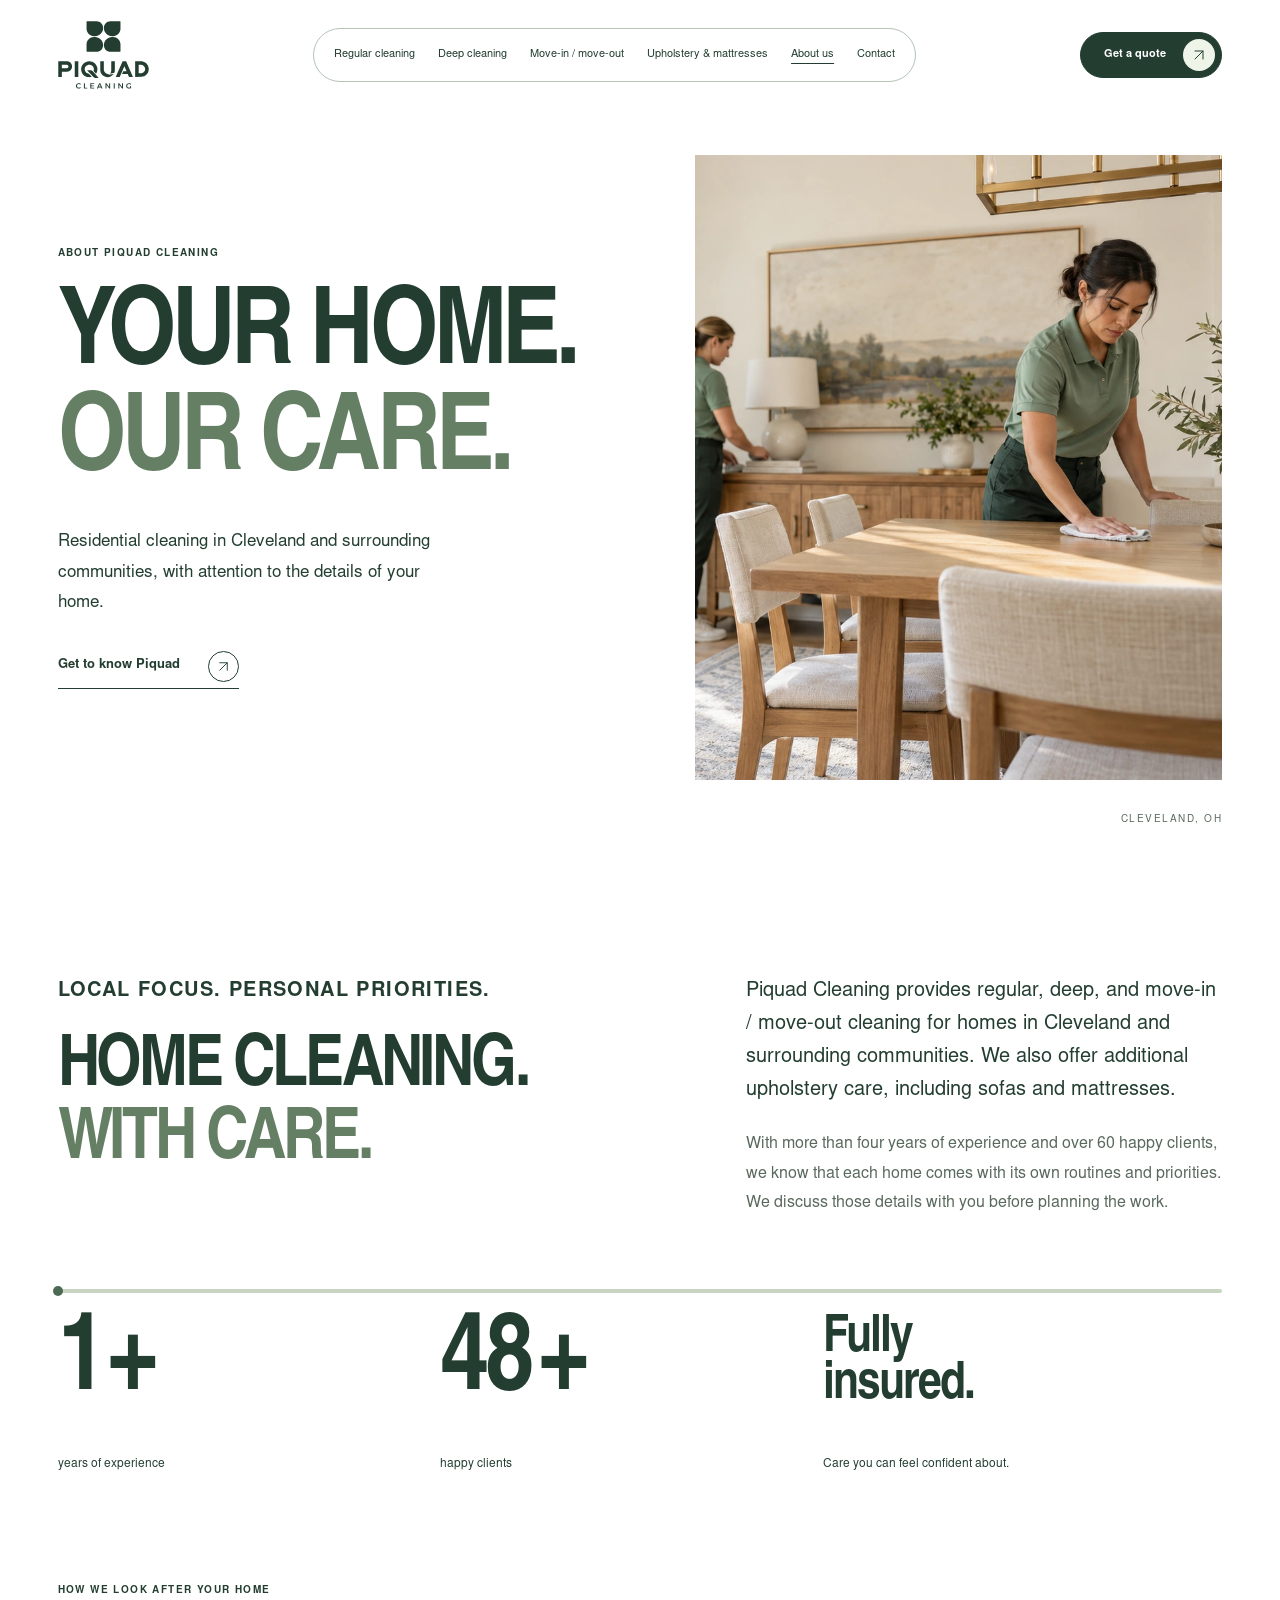
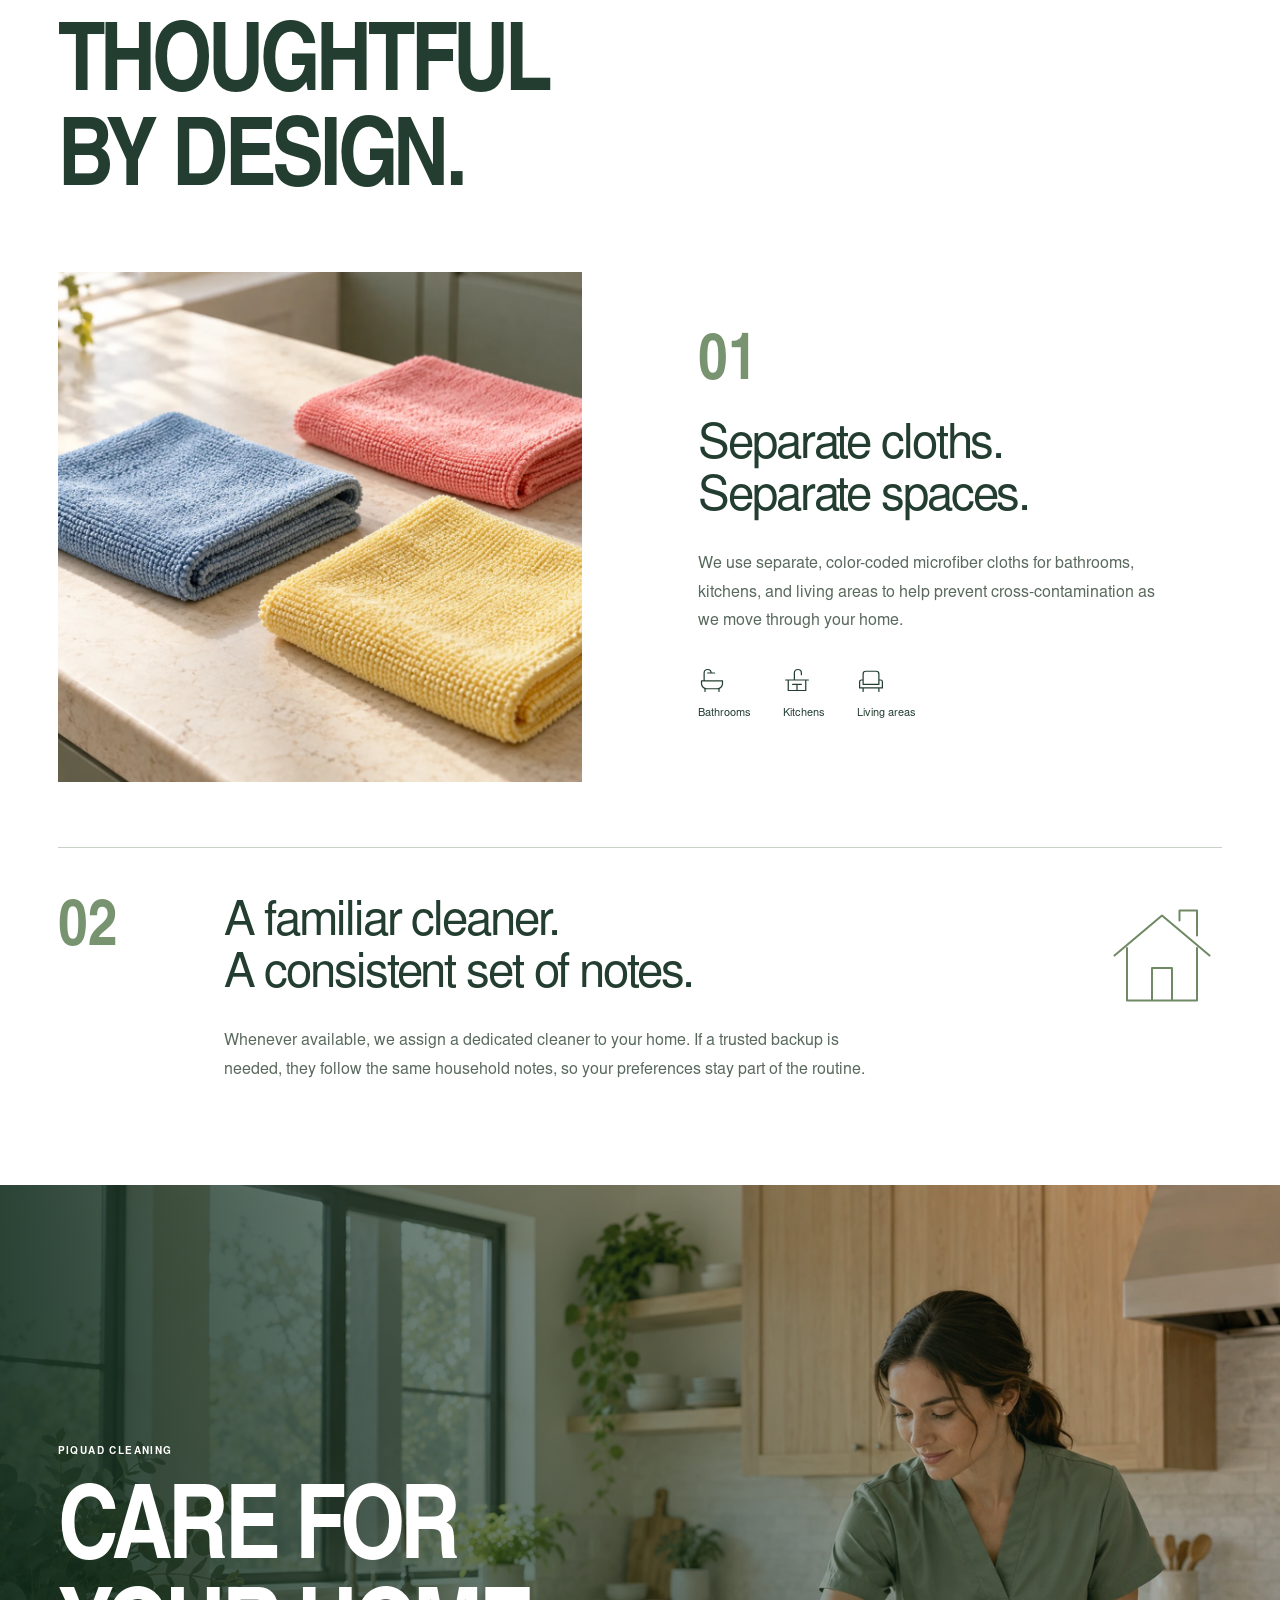
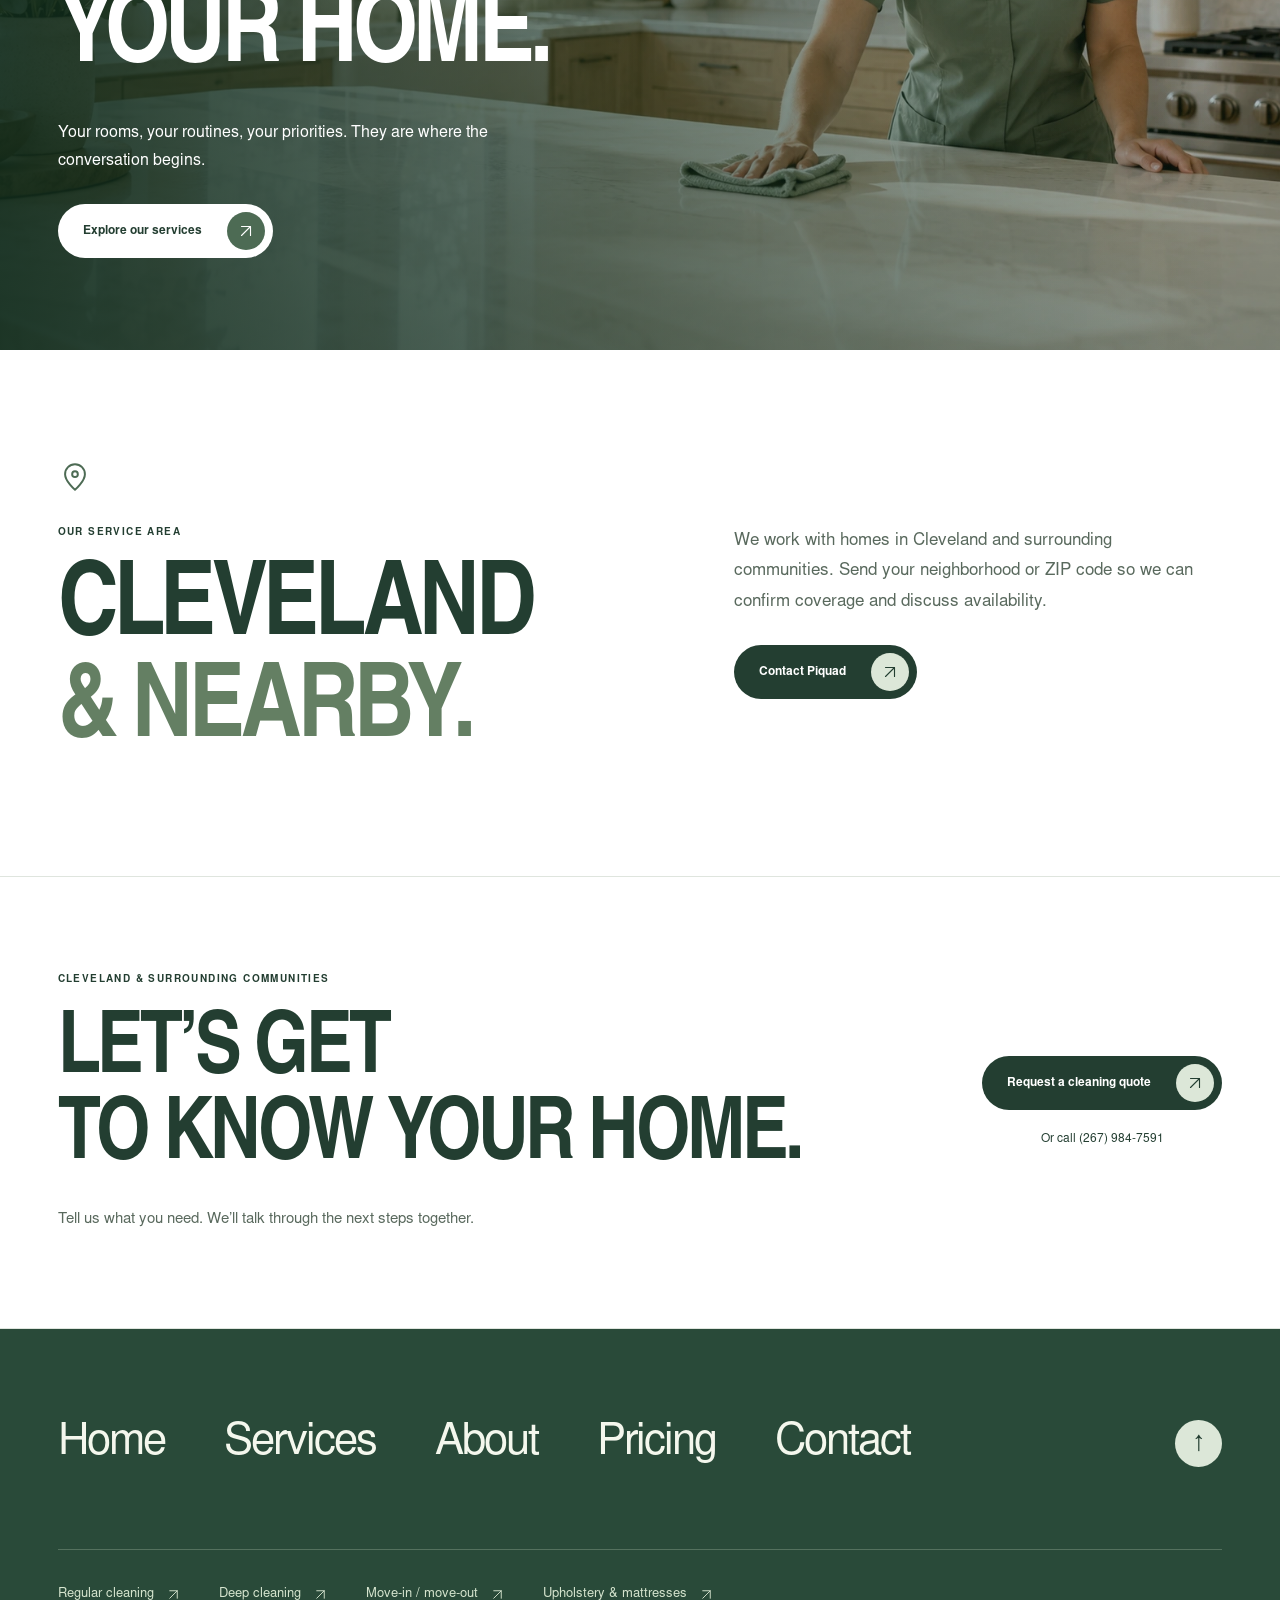
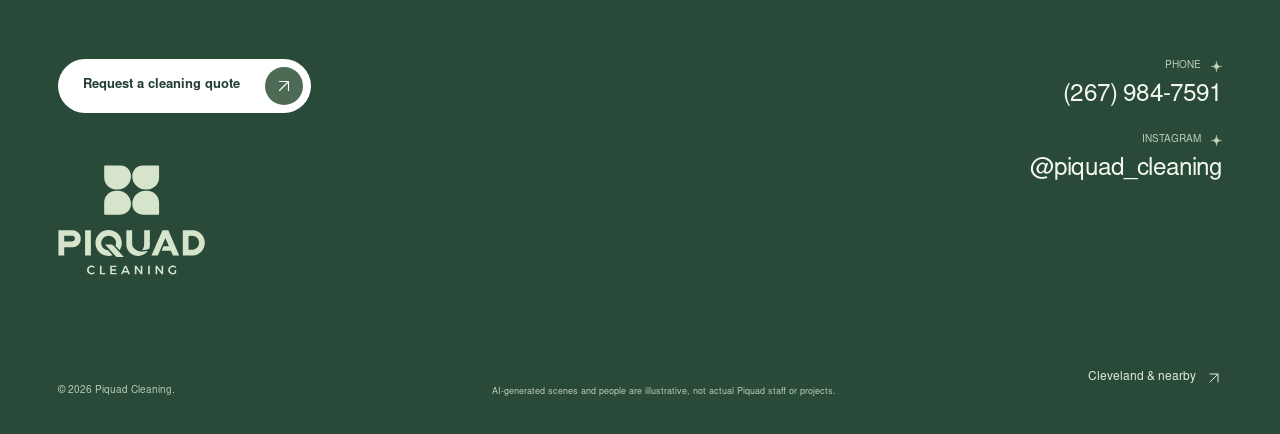
==== commit 323693dc: "Fix cropped logo on mobile, use happy clients copy, smooth scroll animations Co-Authored-By: Claude " ====
--- a/about.html
+++ b/about.html
@@ -1,5 +1,5 @@
 <!doctype html>
-<html lang="en"><head><meta charset="utf-8"><meta name="viewport" content="width=device-width, initial-scale=1"><meta name="theme-color" content="#ffffff"><title>About Piquad Cleaning — Cleveland Home Cleaning</title><meta name="description" content="Get to know Piquad Cleaning: more than four years of experience, over 60 homes cleaned, fully insured, and thoughtful care for Cleveland-area homes."><link rel="canonical" href="https://piquad-cleaning.artur-space98.chatgpt.site/about.html"><meta property="og:type" content="website"><meta property="og:title" content="About Piquad Cleaning — Cleveland Home Cleaning"><meta property="og:description" content="Get to know Piquad Cleaning: more than four years of experience, over 60 homes cleaned, fully insured, and thoughtful care for Cleveland-area homes."><meta property="og:url" content="https://piquad-cleaning.artur-space98.chatgpt.site/about.html"><meta property="og:image" content="https://piquad-cleaning.artur-space98.chatgpt.site/assets/about-page.webp"><link rel="icon" type="image/svg+xml" href="assets/favicon.svg"><link rel="preload" href="assets/about-page.webp" as="image" fetchpriority="high"><link rel="preload" href="assets/display.woff" as="font" type="font/woff" crossorigin><script>try{if(!matchMedia('(prefers-reduced-motion: reduce)').matches&&!location.hash)document.documentElement.classList.add('intro')}catch(_){}setTimeout(function(){document.documentElement.classList.remove('intro','intro-ending');document.documentElement.classList.add('page-ready')},4500)</script><link rel="stylesheet" href="vendor/lenis-1.3.26.css"><link rel="stylesheet" href="design.css"><link rel="stylesheet" href="refinements.css"><link rel="stylesheet" href="corporate.css"><script type="module" src="app.mjs"></script><script type="module" src="motion.mjs"></script><script type="module" src="smooth-scroll.mjs"></script><script type="module" src="scroll-scenes.mjs"></script><script type="module" src="counters.mjs"></script><script type="module" src="inner-motion.mjs"></script><script type="application/ld+json">{"@context":"https://schema.org","@type":"Organization","name":"Piquad Cleaning","url":"https://piquad-cleaning.artur-space98.chatgpt.site","telephone":"+12679847591","areaServed":{"@type":"City","name":"Cleveland"},"sameAs":["https://www.instagram.com/piquad_cleaning/"]}</script></head><body id="top" class="inner-page"><a class="skip-link" href="#page-content">Skip to content</a><svg xmlns="http://www.w3.org/2000/svg" class="svg-defs" aria-hidden="true"><defs>
+<html lang="en"><head><meta charset="utf-8"><meta name="viewport" content="width=device-width, initial-scale=1"><meta name="theme-color" content="#ffffff"><title>About Piquad Cleaning — Cleveland Home Cleaning</title><meta name="description" content="Get to know Piquad Cleaning: more than four years of experience, over 60 happy clients, fully insured, and thoughtful care for Cleveland-area homes."><link rel="canonical" href="https://piquad-cleaning.artur-space98.chatgpt.site/about.html"><meta property="og:type" content="website"><meta property="og:title" content="About Piquad Cleaning — Cleveland Home Cleaning"><meta property="og:description" content="Get to know Piquad Cleaning: more than four years of experience, over 60 happy clients, fully insured, and thoughtful care for Cleveland-area homes."><meta property="og:url" content="https://piquad-cleaning.artur-space98.chatgpt.site/about.html"><meta property="og:image" content="https://piquad-cleaning.artur-space98.chatgpt.site/assets/about-page.webp"><link rel="icon" type="image/svg+xml" href="assets/favicon.svg"><link rel="preload" href="assets/about-page.webp" as="image" fetchpriority="high"><link rel="preload" href="assets/display.woff" as="font" type="font/woff" crossorigin><script>try{if(!matchMedia('(prefers-reduced-motion: reduce)').matches&&!location.hash)document.documentElement.classList.add('intro')}catch(_){}setTimeout(function(){document.documentElement.classList.remove('intro','intro-ending');document.documentElement.classList.add('page-ready')},4500)</script><link rel="stylesheet" href="vendor/lenis-1.3.26.css"><link rel="stylesheet" href="design.css"><link rel="stylesheet" href="refinements.css"><link rel="stylesheet" href="corporate.css"><script type="module" src="app.mjs"></script><script type="module" src="motion.mjs"></script><script type="module" src="smooth-scroll.mjs"></script><script type="module" src="scroll-scenes.mjs"></script><script type="module" src="counters.mjs"></script><script type="module" src="inner-motion.mjs"></script><script type="application/ld+json">{"@context":"https://schema.org","@type":"Organization","name":"Piquad Cleaning","url":"https://piquad-cleaning.artur-space98.chatgpt.site","telephone":"+12679847591","areaServed":{"@type":"City","name":"Cleveland"},"sameAs":["https://www.instagram.com/piquad_cleaning/"]}</script></head><body id="top" class="inner-page"><a class="skip-link" href="#page-content">Skip to content</a><svg xmlns="http://www.w3.org/2000/svg" class="svg-defs" aria-hidden="true"><defs>
     <symbol id="arrow" viewBox="0 0 24 24"><path d="M5 12h14M13 6l6 6-6 6"/></symbol>
     <symbol id="arrow-up" viewBox="0 0 24 24"><path d="M6 18 18 6M6 6h12v12"/></symbol>
     <symbol id="sparkle" viewBox="0 0 40 40"><path d="M20 0c0 13-7 20-20 20 13 0 20 7 20 20 0-13 7-20 20-20C27 20 20 13 20 0Z" fill="currentColor"/></symbol>
@@ -11,4 +11,4 @@
   <div class="loader-curtain" aria-hidden="true"></div>
   <div class="loader-center" aria-hidden="true"><div class="loader-emblem"><svg class="loader-orbit" viewBox="0 0 160 160"><circle class="loader-orbit-track" cx="80" cy="80" r="73"/><circle class="loader-orbit-arc" cx="80" cy="80" r="73"/></svg><svg class="loader-symbol" viewBox="0 0 2000 1830.51"><defs><radialGradient id="loader-logo-gradient" cx="1000" cy="915.26" r="1330.77" gradientUnits="userSpaceOnUse"><stop offset=".23" stop-color="#48785d"/><stop offset=".38" stop-color="#5e8970"/><stop offset=".69" stop-color="#98b5a1"/><stop offset="1" stop-color="#d9e7d8"/></radialGradient></defs><path fill="url(#loader-logo-gradient)" d="M502.47,892.64h-60.56c-236.19,0-427.67-191.47-427.67-427.67V58.12c0-13.64,11.06-24.7,24.7-24.7h558c210.07,0,380.36,170.29,380.36,380.36v4.04c0,262.24-212.59,474.83-474.83,474.83ZM1497.53,892.64h60.56c236.19,0,427.67-191.47,427.67-427.67V58.12c0-13.64-11.06-24.7-24.7-24.7h-558c-210.07,0-380.36,170.29-380.36,380.36v4.04c0,262.24,212.59,474.83,474.83,474.83ZM1022.7,1412.7v4.04c0,210.07,170.29,380.36,380.36,380.36h558c13.64,0,24.7-11.06,24.7-24.7v-406.86c0-236.19-191.47-427.67-427.67-427.67h-60.56c-262.24,0-474.83,212.59-474.83,474.83ZM502.47,937.87h-60.56c-236.19,0-427.67,191.47-427.67,427.67v406.86c0,13.64,11.06,24.7,24.7,24.7h558c210.07,0,380.36-170.29,380.36-380.36v-4.04c0-262.24-212.59-474.83-474.83-474.83Z"/></svg></div></div>
   <button class="skip-intro" id="skip-intro">Skip intro <span aria-hidden="true">↗</span></button>
-</div><main id="main"><section class="editorial-hero about-hero" data-page-hero><header class="header"><a class="brand" href="index.html" aria-label="Piquad Cleaning home"><svg class="brand-logo" viewBox="24 40 1952 1458" aria-hidden="true"><use href="#logo"/></svg></a><nav class="desktop-nav" aria-label="Main navigation"><a href="regular-cleaning.html">Regular cleaning</a><a href="deep-cleaning.html">Deep cleaning</a><a href="move-in-move-out-cleaning.html">Move-in / move-out</a><a href="upholstery-cleaning.html">Upholstery & mattresses</a><a href="about.html" aria-current="page">About us</a><a href="contact.html">Contact</a></nav><div class="header-actions"><button class="button button-glass header-cta" data-inquiry>Get a quote<span class="button-arrow" aria-hidden="true"><svg class="icon" aria-hidden="true"><use href="#arrow-up"/></svg></span></button><button class="menu-toggle" aria-expanded="false" aria-controls="mobile-nav" aria-label="Open navigation"><span></span><span></span></button></div><nav id="mobile-nav" class="mobile-nav" aria-label="Mobile navigation" data-lenis-prevent hidden><a href="regular-cleaning.html">Regular cleaning</a><a href="deep-cleaning.html">Deep cleaning</a><a href="move-in-move-out-cleaning.html">Move-in / move-out</a><a href="upholstery-cleaning.html">Upholstery & mattresses</a><a href="about.html" aria-current="page">About us</a><a href="contact.html">Contact</a></nav></header><div class="editorial-hero-copy"><p class="eyebrow">ABOUT PIQUAD CLEANING</p><h1>YOUR HOME.<br><span>OUR CARE.</span></h1><p>Residential cleaning in Cleveland and surrounding communities, with attention to the details of your home.</p><a class="text-link" href="#page-content">Get to know Piquad <svg class="icon" aria-hidden="true"><use href="#arrow-up"/></svg></a></div><figure class="editorial-hero-image"><img src="assets/about-page.webp" width="1672" height="941" alt="Illustrative cleaning team in green uniforms working in a bright dining room" fetchpriority="high"></figure><span class="editorial-hero-index" aria-hidden="true">CLEVELAND, OH</span></section><section class="about-intro content-section" id="page-content"><div class="reveal"><p class="eyebrow">LOCAL FOCUS. PERSONAL PRIORITIES.</p><h2>HOME CLEANING.<br><span>WITH CARE.</span></h2></div><div class="reveal"><p>Piquad Cleaning provides regular, deep, and move-in / move-out cleaning for homes in Cleveland and surrounding communities. We also offer additional upholstery care, including sofas and mattresses.</p><p>With more than four years of experience and over 60 homes cleaned, we know that each home comes with its own routines and priorities. We discuss those details with you before planning the work.</p></div></section><section class="about-facts content-section" aria-label="Piquad in numbers"><div class="trust-progress" data-scroll-fill="trust"><div class="scroll-meter" aria-hidden="true"><i></i><b></b></div></div><div class="trust-facts reveal" data-counter-group><div><strong><span class="sr-only">4+</span><span class="count-number" data-count-to="4" aria-hidden="true">4</span><span class="count-plus" aria-hidden="true">+</span></strong><span>years of experience</span></div><div><strong><span class="sr-only">60+</span><span class="count-number" data-count-to="60" aria-hidden="true" style="--digits:2">60</span><span class="count-plus" aria-hidden="true">+</span></strong><span>homes cleaned</span></div><div class="trust-insured"><strong>Fully<br>insured.</strong><span>Care you can feel confident about.</span></div></div></section><section class="about-approach content-section"><div class="about-approach-heading reveal"><p class="eyebrow">HOW WE LOOK AFTER YOUR HOME</p><h2>THOUGHTFUL<br>BY DESIGN.</h2></div><div class="approach-editorial"><figure class="approach-image reveal"><img src="assets/cloths.webp" width="1448" height="1086" alt="Illustrative separate microfiber cloths in different colors" loading="lazy"></figure><div class="approach-copy reveal"><span class="editorial-number">01</span><h3>Separate cloths.<br>Separate spaces.</h3><p>We use separate, color-coded microfiber cloths for bathrooms, kitchens, and living areas to help prevent cross-contamination as we move through your home.</p><div class="approach-icons"><span><svg class="line-icon" aria-hidden="true"><use href="#bath-zone"/></svg>Bathrooms</span><span><svg class="line-icon" aria-hidden="true"><use href="#kitchen-zone"/></svg>Kitchens</span><span><svg class="line-icon" aria-hidden="true"><use href="#living-zone"/></svg>Living areas</span></div></div></div><div class="about-notes reveal"><span class="editorial-number">02</span><div><h3>A familiar cleaner.<br>A consistent set of notes.</h3><p>Whenever available, we assign a dedicated cleaner to your home. If a trusted backup is needed, they follow the same household notes, so your preferences stay part of the routine.</p></div><svg class="line-icon" aria-hidden="true"><use href="#house"/></svg></div></section><section class="service-feature feature-wide" data-expand-photo><div class="feature-image"><img src="assets/regular-page.webp" width="1672" height="941" alt="Illustrative cleaner carefully wiping a kitchen countertop" loading="lazy"></div><div class="feature-copy reveal"><p class="eyebrow">PIQUAD CLEANING</p><h2>CARE FOR<br>YOUR HOME.</h2><p>Your rooms, your routines, your priorities. They are where the conversation begins.</p><a class="button button-light" href="services.html">Explore our services<span class="button-arrow" aria-hidden="true"><svg class="icon" aria-hidden="true"><use href="#arrow-up"/></svg></span></a></div></section><section class="about-location content-section"><div class="reveal"><svg class="line-icon" aria-hidden="true"><use href="#pin"/></svg><p class="eyebrow">OUR SERVICE AREA</p><h2>CLEVELAND<br><span>& NEARBY.</span></h2></div><div class="reveal"><p>We work with homes in Cleveland and surrounding communities. Send your neighborhood or ZIP code so we can confirm coverage and discuss availability.</p><a class="button button-dark" href="contact.html">Contact Piquad<span class="button-arrow" aria-hidden="true"><svg class="icon" aria-hidden="true"><use href="#arrow-up"/></svg></span></a></div></section><section class="page-cta content-section"><div class="reveal"><p class="eyebrow">CLEVELAND & SURROUNDING COMMUNITIES</p><h2>LET’S GET<br>TO KNOW YOUR HOME.</h2><p>Tell us what you need. We’ll talk through the next steps together.</p></div><div class="page-cta-actions reveal"><button class="button button-dark" data-inquiry>Request a cleaning quote<span class="button-arrow" aria-hidden="true"><svg class="icon" aria-hidden="true"><use href="#arrow-up"/></svg></span></button><a href="tel:+12679847591">Or call (267) 984-7591</a></div></section></main><footer class="footer footer-airy"><div class="footer-shell"><div class="footer-nav-row reveal"><nav class="footer-nav" aria-label="Footer navigation"><a href="index.html">Home</a><a href="services.html">Services</a><a href="about.html">About</a><a href="index.html#estimate">Pricing</a><a href="contact.html">Contact</a></nav><a class="footer-top-link" href="#top" aria-label="Back to top">↑</a></div><nav class="footer-services reveal" aria-label="Cleaning services"><a href="regular-cleaning.html">Regular cleaning<svg class="icon" aria-hidden="true"><use href="#arrow-up"/></svg></a><a href="deep-cleaning.html">Deep cleaning<svg class="icon" aria-hidden="true"><use href="#arrow-up"/></svg></a><a href="move-in-move-out-cleaning.html">Move-in / move-out<svg class="icon" aria-hidden="true"><use href="#arrow-up"/></svg></a><a href="upholstery-cleaning.html">Upholstery & mattresses<svg class="icon" aria-hidden="true"><use href="#arrow-up"/></svg></a></nav><div class="footer-middle"><div class="footer-inquiry reveal"><button class="button button-light" data-inquiry>Request a cleaning quote<span class="button-arrow" aria-hidden="true"><svg class="icon" aria-hidden="true"><use href="#arrow-up"/></svg></span></button><a class="brand" href="index.html" aria-label="Piquad Cleaning home"><svg class="brand-logo" viewBox="24 40 1952 1458" aria-hidden="true"><use href="#logo"/></svg></a></div><div class="footer-contacts reveal"><div class="footer-contact-item"><span>PHONE <svg class="icon" aria-hidden="true"><use href="#sparkle"/></svg></span><a href="tel:+12679847591">(267) 984-7591</a></div><div class="footer-contact-item"><span>INSTAGRAM <svg class="icon" aria-hidden="true"><use href="#sparkle"/></svg></span><a href="https://www.instagram.com/piquad_cleaning/" target="_blank" rel="noopener noreferrer">@piquad_cleaning<span class="sr-only"> (opens in a new tab)</span></a></div></div></div><div class="footer-end reveal"><span>© <span id="year">2026</span> Piquad Cleaning.</span><p>AI-generated scenes and people are illustrative, not actual Piquad staff or projects.</p><a href="contact.html#service-area">Cleveland & nearby <svg class="icon" aria-hidden="true"><use href="#arrow-up"/></svg></a></div></div></footer><dialog data-lenis-prevent id="inquiry-dialog" aria-labelledby="inquiry-title"><div class="dialog-inner"><button class="dialog-close" aria-label="Close inquiry">×</button><p class="eyebrow">A LITTLE ABOUT YOUR HOME</p><h2 id="inquiry-title">Let’s plan your<br>cleaning quote.</h2><p class="dialog-intro">Tell us what you have in mind. Share your location and the home or furniture cleaning you need. We’ll discuss your home, pricing, and available dates.</p><form id="inquiry-form"><div class="form-grid"><label>Your name<input name="name" autocomplete="given-name" placeholder="First name" maxlength="80" required></label><label>Neighborhood or ZIP<input name="location" autocomplete="address-level2" placeholder="Where’s home?" maxlength="120" required></label></div><label>What kind of clean?<select name="service" id="inquiry-service"><option>Regular cleaning</option><option>Deep cleaning</option><option>Move-in / move-out cleaning</option><option>Upholstery &amp; mattress cleaning</option><option>I’d like some guidance</option></select></label><label>Anything you’d like us to know? <span class="optional">(optional)</span><textarea name="notes" rows="3" placeholder="Your space, preferred timing, or the details that matter to you…" maxlength="1500"></textarea></label><button class="button button-dark form-submit" type="submit">Prepare my quote request <span class="button-arrow" aria-hidden="true"><svg class="icon"><use href="#arrow"/></svg></span></button><p class="form-note">You’ll review your message before sending it by text. Nothing is sent from this form.</p></form><div id="inquiry-ready" hidden><p class="ready-label">Your message is ready.</p><textarea id="message-preview" aria-label="Your inquiry message" rows="6" readonly></textarea><a id="sms-link" class="button button-dark" href="sms:+12679847591">Open text message <span class="button-arrow" aria-hidden="true"><svg class="icon"><use href="#arrow-up"/></svg></span></a><div class="ready-actions"><button id="copy-inquiry" class="text-link">Copy message</button><button id="edit-inquiry" class="text-link">Edit details</button></div><p class="form-note">Send from your texting app to (267) 984-7591. On a computer? Copy your message and <a href="https://www.instagram.com/piquad_cleaning/" target="_blank" rel="noopener noreferrer">send it on Instagram<span class="sr-only"> (opens in a new tab)</span></a>.</p><p id="copy-status" class="status" role="status" aria-live="polite"></p></div><div class="dialog-phone">Prefer a conversation? <a href="tel:+12679847591">Call (267) 984-7591</a></div></div></dialog></body></html>+</div><main id="main"><section class="editorial-hero about-hero" data-page-hero><header class="header"><a class="brand" href="index.html" aria-label="Piquad Cleaning home"><svg class="brand-logo" viewBox="0 0 1952 1458" aria-hidden="true"><use href="#logo" width="1952" height="1458"/></svg></a><nav class="desktop-nav" aria-label="Main navigation"><a href="regular-cleaning.html">Regular cleaning</a><a href="deep-cleaning.html">Deep cleaning</a><a href="move-in-move-out-cleaning.html">Move-in / move-out</a><a href="upholstery-cleaning.html">Upholstery & mattresses</a><a href="about.html" aria-current="page">About us</a><a href="contact.html">Contact</a></nav><div class="header-actions"><button class="button button-glass header-cta" data-inquiry>Get a quote<span class="button-arrow" aria-hidden="true"><svg class="icon" aria-hidden="true"><use href="#arrow-up"/></svg></span></button><button class="menu-toggle" aria-expanded="false" aria-controls="mobile-nav" aria-label="Open navigation"><span></span><span></span></button></div><nav id="mobile-nav" class="mobile-nav" aria-label="Mobile navigation" data-lenis-prevent hidden><a href="regular-cleaning.html">Regular cleaning</a><a href="deep-cleaning.html">Deep cleaning</a><a href="move-in-move-out-cleaning.html">Move-in / move-out</a><a href="upholstery-cleaning.html">Upholstery & mattresses</a><a href="about.html" aria-current="page">About us</a><a href="contact.html">Contact</a></nav></header><div class="editorial-hero-copy"><p class="eyebrow">ABOUT PIQUAD CLEANING</p><h1>YOUR HOME.<br><span>OUR CARE.</span></h1><p>Residential cleaning in Cleveland and surrounding communities, with attention to the details of your home.</p><a class="text-link" href="#page-content">Get to know Piquad <svg class="icon" aria-hidden="true"><use href="#arrow-up"/></svg></a></div><figure class="editorial-hero-image"><img src="assets/about-page.webp" width="1672" height="941" alt="Illustrative cleaning team in green uniforms working in a bright dining room" fetchpriority="high"></figure><span class="editorial-hero-index" aria-hidden="true">CLEVELAND, OH</span></section><section class="about-intro content-section" id="page-content"><div class="reveal"><p class="eyebrow">LOCAL FOCUS. PERSONAL PRIORITIES.</p><h2>HOME CLEANING.<br><span>WITH CARE.</span></h2></div><div class="reveal"><p>Piquad Cleaning provides regular, deep, and move-in / move-out cleaning for homes in Cleveland and surrounding communities. We also offer additional upholstery care, including sofas and mattresses.</p><p>With more than four years of experience and over 60 happy clients, we know that each home comes with its own routines and priorities. We discuss those details with you before planning the work.</p></div></section><section class="about-facts content-section" aria-label="Piquad in numbers"><div class="trust-progress" data-scroll-fill="trust"><div class="scroll-meter" aria-hidden="true"><i></i><b></b></div></div><div class="trust-facts reveal" data-counter-group><div><strong><span class="sr-only">4+</span><span class="count-number" data-count-to="4" aria-hidden="true">4</span><span class="count-plus" aria-hidden="true">+</span></strong><span>years of experience</span></div><div><strong><span class="sr-only">60+</span><span class="count-number" data-count-to="60" aria-hidden="true" style="--digits:2">60</span><span class="count-plus" aria-hidden="true">+</span></strong><span>happy clients</span></div><div class="trust-insured"><strong>Fully<br>insured.</strong><span>Care you can feel confident about.</span></div></div></section><section class="about-approach content-section"><div class="about-approach-heading reveal"><p class="eyebrow">HOW WE LOOK AFTER YOUR HOME</p><h2>THOUGHTFUL<br>BY DESIGN.</h2></div><div class="approach-editorial"><figure class="approach-image reveal"><img src="assets/cloths.webp" width="1448" height="1086" alt="Illustrative separate microfiber cloths in different colors" loading="lazy"></figure><div class="approach-copy reveal"><span class="editorial-number">01</span><h3>Separate cloths.<br>Separate spaces.</h3><p>We use separate, color-coded microfiber cloths for bathrooms, kitchens, and living areas to help prevent cross-contamination as we move through your home.</p><div class="approach-icons"><span><svg class="line-icon" aria-hidden="true"><use href="#bath-zone"/></svg>Bathrooms</span><span><svg class="line-icon" aria-hidden="true"><use href="#kitchen-zone"/></svg>Kitchens</span><span><svg class="line-icon" aria-hidden="true"><use href="#living-zone"/></svg>Living areas</span></div></div></div><div class="about-notes reveal"><span class="editorial-number">02</span><div><h3>A familiar cleaner.<br>A consistent set of notes.</h3><p>Whenever available, we assign a dedicated cleaner to your home. If a trusted backup is needed, they follow the same household notes, so your preferences stay part of the routine.</p></div><svg class="line-icon" aria-hidden="true"><use href="#house"/></svg></div></section><section class="service-feature feature-wide" data-expand-photo><div class="feature-image"><img src="assets/regular-page.webp" width="1672" height="941" alt="Illustrative cleaner carefully wiping a kitchen countertop" loading="lazy"></div><div class="feature-copy reveal"><p class="eyebrow">PIQUAD CLEANING</p><h2>CARE FOR<br>YOUR HOME.</h2><p>Your rooms, your routines, your priorities. They are where the conversation begins.</p><a class="button button-light" href="services.html">Explore our services<span class="button-arrow" aria-hidden="true"><svg class="icon" aria-hidden="true"><use href="#arrow-up"/></svg></span></a></div></section><section class="about-location content-section"><div class="reveal"><svg class="line-icon" aria-hidden="true"><use href="#pin"/></svg><p class="eyebrow">OUR SERVICE AREA</p><h2>CLEVELAND<br><span>& NEARBY.</span></h2></div><div class="reveal"><p>We work with homes in Cleveland and surrounding communities. Send your neighborhood or ZIP code so we can confirm coverage and discuss availability.</p><a class="button button-dark" href="contact.html">Contact Piquad<span class="button-arrow" aria-hidden="true"><svg class="icon" aria-hidden="true"><use href="#arrow-up"/></svg></span></a></div></section><section class="page-cta content-section"><div class="reveal"><p class="eyebrow">CLEVELAND & SURROUNDING COMMUNITIES</p><h2>LET’S GET<br>TO KNOW YOUR HOME.</h2><p>Tell us what you need. We’ll talk through the next steps together.</p></div><div class="page-cta-actions reveal"><button class="button button-dark" data-inquiry>Request a cleaning quote<span class="button-arrow" aria-hidden="true"><svg class="icon" aria-hidden="true"><use href="#arrow-up"/></svg></span></button><a href="tel:+12679847591">Or call (267) 984-7591</a></div></section></main><footer class="footer footer-airy"><div class="footer-shell"><div class="footer-nav-row reveal"><nav class="footer-nav" aria-label="Footer navigation"><a href="index.html">Home</a><a href="services.html">Services</a><a href="about.html">About</a><a href="index.html#estimate">Pricing</a><a href="contact.html">Contact</a></nav><a class="footer-top-link" href="#top" aria-label="Back to top">↑</a></div><nav class="footer-services reveal" aria-label="Cleaning services"><a href="regular-cleaning.html">Regular cleaning<svg class="icon" aria-hidden="true"><use href="#arrow-up"/></svg></a><a href="deep-cleaning.html">Deep cleaning<svg class="icon" aria-hidden="true"><use href="#arrow-up"/></svg></a><a href="move-in-move-out-cleaning.html">Move-in / move-out<svg class="icon" aria-hidden="true"><use href="#arrow-up"/></svg></a><a href="upholstery-cleaning.html">Upholstery & mattresses<svg class="icon" aria-hidden="true"><use href="#arrow-up"/></svg></a></nav><div class="footer-middle"><div class="footer-inquiry reveal"><button class="button button-light" data-inquiry>Request a cleaning quote<span class="button-arrow" aria-hidden="true"><svg class="icon" aria-hidden="true"><use href="#arrow-up"/></svg></span></button><a class="brand" href="index.html" aria-label="Piquad Cleaning home"><svg class="brand-logo" viewBox="0 0 1952 1458" aria-hidden="true"><use href="#logo" width="1952" height="1458"/></svg></a></div><div class="footer-contacts reveal"><div class="footer-contact-item"><span>PHONE <svg class="icon" aria-hidden="true"><use href="#sparkle"/></svg></span><a href="tel:+12679847591">(267) 984-7591</a></div><div class="footer-contact-item"><span>INSTAGRAM <svg class="icon" aria-hidden="true"><use href="#sparkle"/></svg></span><a href="https://www.instagram.com/piquad_cleaning/" target="_blank" rel="noopener noreferrer">@piquad_cleaning<span class="sr-only"> (opens in a new tab)</span></a></div></div></div><div class="footer-end reveal"><span>© <span id="year">2026</span> Piquad Cleaning.</span><p>AI-generated scenes and people are illustrative, not actual Piquad staff or projects.</p><a href="contact.html#service-area">Cleveland & nearby <svg class="icon" aria-hidden="true"><use href="#arrow-up"/></svg></a></div></div></footer><dialog data-lenis-prevent id="inquiry-dialog" aria-labelledby="inquiry-title"><div class="dialog-inner"><button class="dialog-close" aria-label="Close inquiry">×</button><p class="eyebrow">A LITTLE ABOUT YOUR HOME</p><h2 id="inquiry-title">Let’s plan your<br>cleaning quote.</h2><p class="dialog-intro">Tell us what you have in mind. Share your location and the home or furniture cleaning you need. We’ll discuss your home, pricing, and available dates.</p><form id="inquiry-form"><div class="form-grid"><label>Your name<input name="name" autocomplete="given-name" placeholder="First name" maxlength="80" required></label><label>Neighborhood or ZIP<input name="location" autocomplete="address-level2" placeholder="Where’s home?" maxlength="120" required></label></div><label>What kind of clean?<select name="service" id="inquiry-service"><option>Regular cleaning</option><option>Deep cleaning</option><option>Move-in / move-out cleaning</option><option>Upholstery &amp; mattress cleaning</option><option>I’d like some guidance</option></select></label><label>Anything you’d like us to know? <span class="optional">(optional)</span><textarea name="notes" rows="3" placeholder="Your space, preferred timing, or the details that matter to you…" maxlength="1500"></textarea></label><button class="button button-dark form-submit" type="submit">Prepare my quote request <span class="button-arrow" aria-hidden="true"><svg class="icon"><use href="#arrow"/></svg></span></button><p class="form-note">You’ll review your message before sending it by text. Nothing is sent from this form.</p></form><div id="inquiry-ready" hidden><p class="ready-label">Your message is ready.</p><textarea id="message-preview" aria-label="Your inquiry message" rows="6" readonly></textarea><a id="sms-link" class="button button-dark" href="sms:+12679847591">Open text message <span class="button-arrow" aria-hidden="true"><svg class="icon"><use href="#arrow-up"/></svg></span></a><div class="ready-actions"><button id="copy-inquiry" class="text-link">Copy message</button><button id="edit-inquiry" class="text-link">Edit details</button></div><p class="form-note">Send from your texting app to (267) 984-7591. On a computer? Copy your message and <a href="https://www.instagram.com/piquad_cleaning/" target="_blank" rel="noopener noreferrer">send it on Instagram<span class="sr-only"> (opens in a new tab)</span></a>.</p><p id="copy-status" class="status" role="status" aria-live="polite"></p></div><div class="dialog-phone">Prefer a conversation? <a href="tel:+12679847591">Call (267) 984-7591</a></div></div></dialog></body></html>
--- a/design.css
+++ b/design.css
@@ -26,13 +26,13 @@
 /* Full-viewport opening. Scrolling controls the image and the two title states. */
 .hero-scroll{height:100svh;min-height:620px;background:var(--ink);position:relative}.scroll-motion .hero-scroll{height:175svh}.hero-stage{height:100svh;min-height:620px;position:sticky;top:0;color:#fff;overflow:hidden;isolation:isolate}.hero-image-wrap{position:absolute;inset:0;z-index:-3;background:#77816d}.hero-image-wrap>img{object-position:62% center;transform:scale(1.08);will-change:transform}.hero-shade{position:absolute;inset:0;z-index:-2;background:linear-gradient(90deg,rgba(15,35,25,.65) 0%,rgba(20,36,25,.21) 52%,rgba(18,35,26,.04)),linear-gradient(180deg,rgba(10,28,18,.72),transparent 28%,transparent 55%,rgba(12,30,22,.68))}.header{position:absolute;top:0;left:0;right:0;height:110px;padding-inline:var(--pad);display:flex;align-items:center;justify-content:space-between;z-index:10;gap:24px;transition:opacity .8s var(--ease),transform .8s var(--ease)}.brand{display:inline-flex;align-items:center;gap:9px;width:fit-content}.brand-mark{width:31px;height:38px}.brand-type{font-family:Arial,sans-serif;font-size:32px;font-weight:700;letter-spacing:-1.9px;line-height:1}.brand-type>span{display:block;font-size:8px;letter-spacing:4.9px;font-weight:400;margin-top:7px;margin-left:5px}.desktop-nav{display:flex;align-items:center;gap:3px;padding:6px;border:1px solid #ffffff50;border-radius:100px;background:#283c2821;backdrop-filter:blur(12px)}.desktop-nav a{font-size:11px;padding:10px 23px;border-radius:50px;transition:background .2s}.desktop-nav a:hover{background:#ffffff24}.header-actions{display:flex;align-items:center;gap:10px}.header-cta{min-height:44px;padding:13px 19px;font-size:11px;gap:25px}.header-cta>.icon{width:17px;height:17px}.menu-toggle,.mobile-nav{display:none}.hero-copy{position:absolute;top:24%;left:var(--pad);will-change:transform,opacity}.hero-copy>.eyebrow{margin-bottom:26px;font-size:9px;letter-spacing:1.6px}.hero-copy h1{font-size:clamp(100px,13.25vw,225px);line-height:.84;letter-spacing:-.045em}.line-mask{display:block;overflow:hidden;padding-bottom:.06em;margin-bottom:-.06em}.line-mask>span{display:block;transition:transform 1.05s var(--ease)}.line-mask:nth-child(2)>span{transition-delay:.1s}.intro:not(.page-ready) .hero-copy .line-mask>span{transform:translateY(115%)}.intro:not(.page-ready) .header{opacity:0;transform:translateY(-20px)}.hero-next{position:absolute;left:var(--pad);top:25%;opacity:0;pointer-events:none;will-change:transform,opacity}.hero-next>.eyebrow{margin-bottom:25px;font-size:9px}.hero-next>.display{font-size:clamp(80px,9.5vw,166px);line-height:.86}.hero-next>.display>span{color:#d3e7cc}.hero-side{position:absolute;right:var(--pad);top:40%;display:flex;flex-direction:column;align-items:center;gap:13px;font-size:9px}.hero-side>div{height:105px;width:1px;background:#ffffff55;position:relative}.hero-side i{position:absolute;inset:0;background:white;transform:scaleY(0);transform-origin:top}.hero-bottom{position:absolute;bottom:40px;left:var(--pad);right:var(--pad);display:flex;align-items:flex-end;justify-content:space-between;gap:25px}.hero-bottom-copy>p{font-size:16px;line-height:1.35;letter-spacing:-.25px}.scroll-cue{display:flex;align-items:center;gap:28px;font-size:8px;letter-spacing:1.4px;margin-top:32px;min-height:25px}.scroll-cue>span:last-child{font-size:24px;line-height:1}.hero-bottom-action{text-align:right}.hero-bottom-action .button{padding:8px 9px 8px 25px;gap:35px;min-height:52px}.hero-bottom-action small{display:block;font-size:8px;letter-spacing:.25px;margin-top:16px;color:#e2e8de}.content-section{padding:100px var(--pad)}.section-head{display:flex;align-items:flex-end;justify-content:space-between;gap:35px;margin-bottom:45px}.section-head .eyebrow{margin-bottom:26px}.section-head-side>p,.section-note{font-size:14px;line-height:1.65;color:var(--muted)}.section-head-side{max-width:270px}.carousel-controls{display:none;gap:9px;margin-top:24px}#services-prev .icon{transform:rotate(180deg)}.services{padding-bottom:80px;background:var(--paper)}.service-track{display:flex;gap:14px;overflow-x:auto;scroll-snap-type:x mandatory;scrollbar-width:none;padding:5px 2px 7px;margin-inline:-2px}.service-track::-webkit-scrollbar{display:none}.service-card{position:relative;isolation:isolate;flex:0 0 calc((100% - 28px)/3);height:clamp(500px,43vw,720px);border-radius:8px;overflow:hidden;scroll-snap-align:start;color:white;background:#5d705d}.service-card>img{position:absolute;inset:0;z-index:-3;transition:transform .7s var(--ease);object-position:center 45%}.service-card:before{content:'';position:absolute;inset:0;z-index:-1;background:linear-gradient(180deg,#102c20b8,transparent 40%,transparent 45%,#10291ce8 100%)}.service-card:hover>img,.service-card:focus-within>img{transform:scale(1.035)}.service-card:focus-within{outline:3px solid var(--green);outline-offset:3px}.card-top{position:absolute;left:26px;right:26px;top:25px;display:flex;align-items:center;gap:26px;border-bottom:1px solid #ffffff47;padding-bottom:20px}.card-number{font-size:57px;line-height:1;letter-spacing:-3.6px}.card-top>span:last-child{font-size:8px;letter-spacing:1px;line-height:1.6}.card-bottom{position:absolute;left:26px;right:26px;bottom:30px;padding-right:40px}.card-bottom h3{font-size:clamp(25px,2.35vw,40px);line-height:1.1;letter-spacing:-.055em;max-width:330px}.card-bottom p{font-size:11px;line-height:1.6;max-width:235px;margin-top:13px}.card-link{display:grid;place-items:center;width:37px;height:37px;background:#f6f8ef;color:var(--ink);border-radius:50%;float:right;margin-right:-40px;margin-top:-36px;transition:background .2s}.card-link>.icon{width:17px;height:17px}.card-link:after{content:'';position:absolute;inset:0}.service-card:hover .card-link{background:#cbdcc5}
 /* Full-screen photo chapters alternate with the information sections. */
-.full-visual{position:relative;isolation:isolate;height:100svh;min-height:640px;overflow:hidden;color:white;background:var(--ink)}.visual-image{position:absolute;inset:0;z-index:-3;overflow:hidden}.visual-image>img{object-position:center;transform:scale(1.07);will-change:transform}.visual-shade{position:absolute;inset:0;z-index:-2;background:linear-gradient(0deg,rgba(13,31,21,.8),rgba(18,32,22,.08) 72%),linear-gradient(180deg,#15271c59,transparent 25%)}.visual-top{position:absolute;top:43px;left:var(--pad);right:var(--pad);display:flex;align-items:center;justify-content:space-between;gap:20px}.visual-mark{width:28px;height:28px}.visual-top>.eyebrow{font-size:9px}.tiny-label{font-size:8px;letter-spacing:1.4px}.visual-bottom{position:absolute;bottom:65px;left:var(--pad);right:var(--pad);display:flex;align-items:flex-end;justify-content:space-between;gap:40px}.full-visual h2{font-size:clamp(80px,10.2vw,174px);letter-spacing:-.045em;line-height:.85;text-shadow:0 2px 24px #1b342516}.visual-aside{max-width:270px;padding-bottom:4px;font-size:13px;line-height:1.65}.visual-aside p{max-width:270px}.visual-aside .button{margin-top:27px;font-size:11px;gap:22px;padding:16px 21px;min-height:49px}.zone-visual .visual-image>img{object-position:center 52%}.zone-visual .visual-shade{background:linear-gradient(0deg,#153220d9,transparent 80%),linear-gradient(90deg,#203d234d,transparent 65%)}.zones{display:flex;flex-wrap:wrap;gap:7px;margin-bottom:20px}.zones span{border:1px solid #ffffff7a;border-radius:40px;padding:6px 11px;font-size:9px}.deep-section{display:grid;grid-template-columns:1.25fr .75fr;align-items:center;gap:12%;background:var(--sage);padding-block:90px}.deep-copy>.eyebrow{margin-bottom:27px}.deep-copy h2{font-size:clamp(92px,11vw,178px)}.body-copy{font-size:14px;line-height:1.8;color:#475c4b;max-width:325px;margin-top:29px}.deep-copy>.button{margin-top:28px;font-size:11px;gap:27px}.deep-photo{height:560px;max-width:450px;position:relative;overflow:hidden;border-radius:6px}.deep-photo>img{object-position:55% center}.deep-photo:after{content:'';position:absolute;inset:75% 0 0;background:linear-gradient(transparent,#132b1ec9)}.deep-photo figcaption{position:absolute;bottom:24px;left:24px;z-index:1;color:white;font-size:8px;letter-spacing:1.1px}.move-visual .visual-image>img{object-position:center 55%}.move-visual .visual-shade{background:linear-gradient(0deg,#17311dd6,transparent 90%),linear-gradient(90deg,#243b275c,transparent)}.process{padding-block:95px}.process .section-head{margin-bottom:58px}.process-steps{display:grid;grid-template-columns:repeat(3,1fr);gap:45px}.process-steps article{border-top:1px solid var(--line);padding-top:24px}.process-steps article>span{font-family:'Piquad Display',Arial,sans-serif;font-size:85px;font-weight:700;line-height:1;letter-spacing:-5px;color:#91a98a;display:block;margin-bottom:35px}.process-steps h3{font-size:25px;line-height:1.15}.process-steps p{font-size:13px;line-height:1.7;color:var(--muted);max-width:270px;margin-top:15px}.gallery-control-group{min-width:245px}.gallery-control-group>p{font-size:12px;margin-bottom:22px}.gallery-controls{display:flex;align-items:center;gap:11px}.gallery-controls>span{font-size:11px;letter-spacing:2px;margin-right:auto}.gallery-controls button:first-of-type .icon{transform:rotate(180deg)}.gallery-controls button:hover{background:var(--paper);color:var(--ink)}#gallery-image{transition:opacity .22s}.gallery.is-changing #gallery-image{opacity:.35}.trust{background:var(--sage);padding-block:95px}.trust-mark{width:80px;height:92px;color:#83a17b;margin:0 35px 15px 0}.trust .section-head{margin-bottom:58px}.trust-facts{display:grid;grid-template-columns:1fr 1fr 1.15fr;gap:35px}.trust-facts>div{border-top:1px solid #b4c6b0;padding-top:24px;display:flex;flex-direction:column;justify-content:space-between;min-height:180px}.trust-facts strong{font-family:'Piquad Display',Arial,sans-serif;font-weight:700;font-size:108px;line-height:.9;letter-spacing:-4px}.trust-facts span{display:block;font-size:12px;line-height:1.5;margin-top:18px}.trust-insured strong{font-size:52px;letter-spacing:-2px}.familiar{margin-top:53px;padding-top:30px;border-top:1px solid #b4c6b0;display:flex;justify-content:space-between;align-items:flex-start;gap:45px}.familiar h3{font-size:30px;line-height:1.15}.familiar p{font-size:13px;line-height:1.75;max-width:440px;color:#475c4b}.area-visual .visual-image>img{object-position:center 50%}.area-visual h2{font-size:clamp(72px,9.6vw,165px)}.area-visual .visual-shade{background:linear-gradient(0deg,#102e1ddd,transparent 80%),linear-gradient(90deg,#132e2244,transparent)}.contact{padding-block:105px 75px}.contact-grid{display:grid;grid-template-columns:1.1fr .9fr;gap:14%;align-items:center}.contact-copy>.eyebrow{margin-bottom:27px}.contact-copy h2{font-size:clamp(100px,11.5vw,194px);line-height:.83}.contact-copy>.text-link{margin-top:32px;font-size:16px}.contact-form-wrap>h3{font-size:30px;line-height:1.15}.contact-form-wrap>p{font-size:13px;margin-top:12px;color:var(--muted)}#contact-form{margin-top:34px}.form-submit{width:100%;margin-top:5px}.faq{display:grid;grid-template-columns:1fr 1.2fr;gap:13%;border-top:1px solid var(--line);margin-top:85px;padding-top:38px}.faq>div>h3{font-size:30px;margin-top:18px;line-height:1.1}.faq .eyebrow{font-size:8px}.faq-list details{border-bottom:1px solid var(--line)}summary{cursor:pointer;list-style:none}summary::-webkit-details-marker{display:none}.faq-list summary{display:flex;justify-content:space-between;gap:20px;align-items:center;padding:20px 0;font-size:14px}.faq-list details:first-child summary{padding-top:0;padding-bottom:20px;min-height:48px}.faq-list details>p{font-size:12px;line-height:1.75;color:var(--muted);padding:0 30px 22px 0;max-width:510px}.plus{position:relative;flex-shrink:0;width:20px;height:20px}.plus:before,.plus:after{content:'';position:absolute;top:9px;left:3px;width:14px;height:1px;background:currentColor;transition:transform .2s}.plus:after{transform:rotate(90deg)}details[open] .plus:after{transform:rotate(0)}.footer{padding:47px var(--pad) 24px;background:var(--ink);color:#e7eddf}.footer-top{display:grid;grid-template-columns:1fr 1fr 1fr;align-items:start;gap:30px}.footer-top>p{font-size:14px;line-height:1.4;color:#c3d4bb}.footer-top>a:last-child{justify-self:end;font-size:12px;display:flex;align-items:center;gap:25px;min-height:40px}.footer-top>a:last-child .icon{width:18px;height:18px}.footer-bottom{display:flex;justify-content:space-between;align-items:center;gap:24px;margin-top:40px;padding-top:23px;border-top:1px solid #4d6353;font-size:9px;color:#bed0b9}.footer-bottom>span:nth-child(2){max-width:470px;text-align:center}.footer-bottom>a{white-space:nowrap}.footer a:hover{color:white}.footer :focus-visible{outline-color:#e7eddf}
+.full-visual{position:relative;isolation:isolate;height:100svh;min-height:640px;overflow:hidden;color:white;background:var(--ink)}.visual-image{position:absolute;inset:0;z-index:-3;overflow:hidden}.visual-image>img{object-position:center;transform:scale(1.07);will-change:transform}.visual-shade{position:absolute;inset:0;z-index:-2;background:linear-gradient(0deg,rgba(13,31,21,.8),rgba(18,32,22,.08) 72%),linear-gradient(180deg,#15271c59,transparent 25%)}.visual-top{position:absolute;top:43px;left:var(--pad);right:var(--pad);display:flex;align-items:center;justify-content:space-between;gap:20px}.visual-mark{width:28px;height:28px}.visual-top>.eyebrow{font-size:9px}.tiny-label{font-size:8px;letter-spacing:1.4px}.visual-bottom{position:absolute;bottom:65px;left:var(--pad);right:var(--pad);display:flex;align-items:flex-end;justify-content:space-between;gap:40px}.full-visual h2{font-size:clamp(80px,10.2vw,174px);letter-spacing:-.045em;line-height:.85;text-shadow:0 2px 24px #1b342516}.visual-aside{max-width:270px;padding-bottom:4px;font-size:13px;line-height:1.65}.visual-aside p{max-width:270px}.visual-aside .button{margin-top:27px;font-size:11px;gap:22px;padding:16px 21px;min-height:49px}.zone-visual .visual-image>img{object-position:center 52%}.zone-visual .visual-shade{background:linear-gradient(0deg,#153220d9,transparent 80%),linear-gradient(90deg,#203d234d,transparent 65%)}.zones{display:flex;flex-wrap:wrap;gap:7px;margin-bottom:20px}.zones span{border:1px solid #ffffff7a;border-radius:40px;padding:6px 11px;font-size:9px}.deep-section{display:grid;grid-template-columns:1.25fr .75fr;align-items:center;gap:12%;background:var(--sage);padding-block:90px}.deep-copy>.eyebrow{margin-bottom:27px}.deep-copy h2{font-size:clamp(92px,11vw,178px)}.body-copy{font-size:14px;line-height:1.8;color:#475c4b;max-width:325px;margin-top:29px}.deep-copy>.button{margin-top:28px;font-size:11px;gap:27px}.deep-photo{height:560px;max-width:450px;position:relative;overflow:hidden;border-radius:6px}.deep-photo>img{object-position:55% center}.deep-photo:after{content:'';position:absolute;inset:75% 0 0;background:linear-gradient(transparent,#132b1ec9)}.deep-photo figcaption{position:absolute;bottom:24px;left:24px;z-index:1;color:white;font-size:8px;letter-spacing:1.1px}.move-visual .visual-image>img{object-position:center 55%}.move-visual .visual-shade{background:linear-gradient(0deg,#17311dd6,transparent 90%),linear-gradient(90deg,#243b275c,transparent)}.process{padding-block:95px}.process .section-head{margin-bottom:58px}.process-steps{display:grid;grid-template-columns:repeat(3,1fr);gap:45px}.process-steps article{border-top:1px solid var(--line);padding-top:24px}.process-steps article>span{font-family:'Piquad Display',Arial,sans-serif;font-size:85px;font-weight:700;line-height:1;letter-spacing:-5px;color:#91a98a;display:block;margin-bottom:35px}.process-steps h3{font-size:25px;line-height:1.15}.process-steps p{font-size:13px;line-height:1.7;color:var(--muted);max-width:270px;margin-top:15px}.gallery-control-group{min-width:245px}.gallery-control-group>p{font-size:12px;margin-bottom:22px}.gallery-controls{display:flex;align-items:center;gap:11px}.gallery-controls>span{font-size:11px;letter-spacing:2px;margin-right:auto}.gallery-controls button:first-of-type .icon{transform:rotate(180deg)}.gallery-controls button:hover{background:var(--paper);color:var(--ink)}#gallery-image{transition:opacity .22s}.gallery.is-changing #gallery-image{opacity:.35}.trust{background:var(--sage);padding-block:95px}.trust-mark{width:96px;height:88px;margin:0 35px 15px 0}.trust .section-head{margin-bottom:58px}.trust-facts{display:grid;grid-template-columns:1fr 1fr 1.15fr;gap:35px}.trust-facts>div{border-top:1px solid #b4c6b0;padding-top:24px;display:flex;flex-direction:column;justify-content:space-between;min-height:180px}.trust-facts strong{font-family:'Piquad Display',Arial,sans-serif;font-weight:700;font-size:108px;line-height:.9;letter-spacing:-4px}.trust-facts span{display:block;font-size:12px;line-height:1.5;margin-top:18px}.trust-insured strong{font-size:52px;letter-spacing:-2px}.familiar{margin-top:53px;padding-top:30px;border-top:1px solid #b4c6b0;display:flex;justify-content:space-between;align-items:flex-start;gap:45px}.familiar h3{font-size:30px;line-height:1.15}.familiar p{font-size:13px;line-height:1.75;max-width:440px;color:#475c4b}.area-visual .visual-image>img{object-position:center 50%}.area-visual h2{font-size:clamp(72px,9.6vw,165px)}.area-visual .visual-shade{background:linear-gradient(0deg,#102e1ddd,transparent 80%),linear-gradient(90deg,#132e2244,transparent)}.contact{padding-block:105px 75px}.contact-grid{display:grid;grid-template-columns:1.1fr .9fr;gap:14%;align-items:center}.contact-copy>.eyebrow{margin-bottom:27px}.contact-copy h2{font-size:clamp(100px,11.5vw,194px);line-height:.83}.contact-copy>.text-link{margin-top:32px;font-size:16px}.contact-form-wrap>h3{font-size:30px;line-height:1.15}.contact-form-wrap>p{font-size:13px;margin-top:12px;color:var(--muted)}#contact-form{margin-top:34px}.form-submit{width:100%;margin-top:5px}.faq{display:grid;grid-template-columns:1fr 1.2fr;gap:13%;border-top:1px solid var(--line);margin-top:85px;padding-top:38px}.faq>div>h3{font-size:30px;margin-top:18px;line-height:1.1}.faq .eyebrow{font-size:8px}.faq-list details{border-bottom:1px solid var(--line)}summary{cursor:pointer;list-style:none}summary::-webkit-details-marker{display:none}.faq-list summary{display:flex;justify-content:space-between;gap:20px;align-items:center;padding:20px 0;font-size:14px}.faq-list details:first-child summary{padding-top:0;padding-bottom:20px;min-height:48px}.faq-list details>p{font-size:12px;line-height:1.75;color:var(--muted);padding:0 30px 22px 0;max-width:510px}.plus{position:relative;flex-shrink:0;width:20px;height:20px}.plus:before,.plus:after{content:'';position:absolute;top:9px;left:3px;width:14px;height:1px;background:currentColor;transition:transform .2s}.plus:after{transform:rotate(90deg)}details[open] .plus:after{transform:rotate(0)}.footer{padding:47px var(--pad) 24px;background:var(--ink);color:#e7eddf}.footer-top{display:grid;grid-template-columns:1fr 1fr 1fr;align-items:start;gap:30px}.footer-top>p{font-size:14px;line-height:1.4;color:#c3d4bb}.footer-top>a:last-child{justify-self:end;font-size:12px;display:flex;align-items:center;gap:25px;min-height:40px}.footer-top>a:last-child .icon{width:18px;height:18px}.footer-bottom{display:flex;justify-content:space-between;align-items:center;gap:24px;margin-top:40px;padding-top:23px;border-top:1px solid #4d6353;font-size:9px;color:#bed0b9}.footer-bottom>span:nth-child(2){max-width:470px;text-align:center}.footer-bottom>a{white-space:nowrap}.footer a:hover{color:white}.footer :focus-visible{outline-color:#e7eddf}
 /* Real inquiry preparation; messages are reviewed and sent by the visitor. */
 label{display:block;font-size:11px;font-weight:600;margin-bottom:20px}input,select,textarea{display:block;width:100%;padding:13px 14px;border:1px solid #b8c7b3;border-radius:5px;background:#f2f5ed;font-size:14px;line-height:1.4;margin-top:8px;font-weight:400;min-width:0}input,select{min-height:49px}input::placeholder,textarea::placeholder{color:#6b7c68;opacity:1}textarea{resize:vertical;min-height:90px;max-height:260px}.form-note{font-size:10px;line-height:1.7;color:var(--muted);margin-top:13px}.form-note a{text-decoration:underline;text-underline-offset:3px}.optional{font-weight:400;color:var(--muted)}dialog{border:0;background:var(--paper);color:var(--ink);border-radius:16px;width:min(560px,calc(100vw - 32px));max-height:calc(100dvh - 40px);padding:0;box-shadow:0 30px 100px #10241836}dialog::backdrop{background:#17332570;backdrop-filter:blur(8px)}.dialog-inner{padding:38px;position:relative}.dialog-close{position:absolute;right:19px;top:13px;width:40px;height:40px;font-size:30px;font-weight:400;background:transparent;border-radius:50%;line-height:1}.dialog-close:hover{background:var(--sage)}.dialog-inner>.eyebrow{padding-right:25px;font-size:9px}.dialog-inner h2{font-family:'Piquad Sans',Arial,sans-serif;font-weight:400;letter-spacing:-.05em;line-height:1.05;font-size:43px;margin-top:22px}.dialog-intro{font-size:13px;line-height:1.7;color:var(--muted);margin:18px 0 23px;max-width:340px}.form-grid{display:grid;grid-template-columns:1fr 1fr;gap:15px}.dialog-phone{border-top:1px solid var(--line);margin-top:24px;padding-top:18px;font-size:11px;color:var(--muted)}.dialog-phone a{font-weight:600;color:var(--ink);white-space:nowrap}.ready-label{font-size:16px}.ready-actions{display:flex;justify-content:space-between;margin-top:12px}.ready-actions .text-link{font-size:11px}.status{font-size:11px;margin-top:10px;min-height:18px}#message-preview{font-size:12px;line-height:1.6;margin-bottom:20px;min-height:135px}#sms-link{width:100%}
 @media(prefers-reduced-motion:no-preference){.reveal.is-waiting{opacity:0;transform:translateY(24px)}.reveal{transition:opacity .85s var(--ease),transform .85s var(--ease)}}
 @media(min-width:1800px){.content-section{padding-inline:max(var(--pad),calc((100vw - 1650px)/2))}}
 @media(max-width:1100px){.desktop-nav a{padding:9px 16px}.desktop-nav{gap:0}.header{gap:20px}.hero-copy h1{font-size:14vw}.hero-copy{top:26%}.hero-copy>.eyebrow{font-size:8px}.hero-next>.display{font-size:11vw}.hero-bottom-copy>p{font-size:14px}.content-section{padding-block:75px}.services .section-head{margin-bottom:34px}.services .section-head-side{display:flex;flex-direction:column;align-items:flex-end}.carousel-controls{display:flex}.service-card{flex-basis:46%;height:550px}.card-bottom h3{font-size:31px}.full-visual h2{font-size:10.1vw}.visual-bottom{gap:25px}.visual-aside{max-width:245px;font-size:12px}.visual-aside .button{font-size:10px;padding:15px 18px;gap:20px}.deep-section{gap:9%;grid-template-columns:1.1fr .9fr}.deep-copy h2{font-size:12vw}.deep-photo{height:485px}.body-copy{font-size:13px}.process-steps{gap:28px}.process-steps h3{font-size:22px}.process-steps p{font-size:12px}.trust-facts strong{font-size:94px}.trust-insured strong{font-size:47px}.contact-grid{gap:9%}.contact-copy h2{font-size:13vw}.gallery-control-group{min-width:225px}.area-visual h2{font-size:9.2vw}.footer-bottom{font-size:8px}.footer-bottom>span:nth-child(2){max-width:365px}}
-@media(max-width:760px){:root{--pad:24px}.header{height:87px;gap:15px}.brand-mark{width:27px;height:34px}.brand-type{font-size:28px}.brand-type>span{font-size:7px;letter-spacing:4.6px;margin-top:6px}.desktop-nav{display:none}.header-actions{gap:9px}.header-cta{padding:12px 17px;min-height:42px;font-size:10px;gap:17px}.menu-toggle{display:flex;flex-direction:column;gap:6px;justify-content:center;align-items:center;width:33px;height:42px;padding:6px;color:inherit}.menu-toggle span{display:block;width:20px;height:1px;background:currentColor;transition:transform .2s}.menu-toggle[aria-expanded=true] span:first-child{transform:translateY(3.5px) rotate(45deg)}.menu-toggle[aria-expanded=true] span:last-child{transform:translateY(-3.5px) rotate(-45deg)}.mobile-nav:not([hidden]){display:flex;position:absolute;top:77px;left:18px;right:18px;flex-direction:column;background:#e3ecdf;color:var(--ink);padding:13px 24px 23px;border-radius:10px;box-shadow:0 20px 35px #19332322}.mobile-nav a{display:flex;align-items:center;justify-content:space-between;padding:15px 0;font-size:20px;border-bottom:1px solid #bdcfb9}.mobile-nav a>span{font-size:10px;color:var(--muted)}.hero-scroll,.hero-stage{min-height:630px}.scroll-motion .hero-scroll{height:155svh;min-height:870px}.hero-image-wrap>img{object-position:77% center}.hero-shade{background:linear-gradient(0deg,#102a1bcd,transparent 85%),linear-gradient(180deg,#102819c4,transparent 35%)}.hero-copy{top:auto;bottom:27%;left:var(--pad);right:20px}.hero-copy>.eyebrow{font-size:7px;letter-spacing:1.1px;margin-bottom:19px}.hero-copy h1{font-size:18.2vw;line-height:.85;letter-spacing:-.044em}.hero-next{top:auto;bottom:26%;left:var(--pad);right:20px}.hero-next>.eyebrow{font-size:7px;letter-spacing:1.1px;margin-bottom:20px}.hero-next>.display{font-size:16vw;line-height:.86}.hero-side{display:none}.hero-bottom{bottom:29px;gap:15px;align-items:flex-end}.hero-bottom-copy>p{font-size:12px;line-height:1.4}.scroll-cue{font-size:6px;letter-spacing:.9px;gap:14px;margin-top:23px;min-height:24px}.scroll-cue>span:last-child{font-size:20px}.hero-bottom-action .button{font-size:10px;gap:17px;padding:7px 7px 7px 17px;min-height:43px}.button-arrow{width:28px;height:28px}.button-arrow>.icon{width:16px;height:16px}.hero-bottom-action small{font-size:6px;letter-spacing:0;margin-top:13px;max-width:160px}.content-section{padding-block:59px}h2{font-size:clamp(56px,10.4vw,82px)}.eyebrow{font-size:8px;letter-spacing:1.1px}.section-head{gap:20px;margin-bottom:28px}.section-head .eyebrow{margin-bottom:21px}.section-head-side>p{display:none}.section-head-side{max-width:none}.carousel-controls{margin-top:0;gap:7px}.round-button{width:38px;height:38px}.round-button>.icon{width:16px;height:16px}.services{padding-inline:0;padding-bottom:50px}.services .section-head{padding-inline:var(--pad);align-items:flex-end}.services .section-head h2{font-size:9.3vw}.service-track{padding:4px var(--pad) 8px;gap:12px;margin:0;scroll-padding-left:var(--pad)}.service-card{flex-basis:84vw;height:min(71svh,660px);min-height:470px}.card-top{left:23px;right:23px;top:24px;gap:25px;padding-bottom:19px}.card-number{font-size:56px}.card-top>span:last-child{font-size:8px}.card-bottom{left:23px;right:23px;bottom:28px}.card-bottom h3{font-size:31px}.card-bottom p{font-size:11px;max-width:230px}.full-visual{min-height:640px}.visual-top{top:29px;gap:15px}.visual-top>.eyebrow{font-size:7px;letter-spacing:1.05px;max-width:260px}.tiny-label{font-size:6px;letter-spacing:.8px;max-width:130px;text-align:right}.visual-mark{width:23px;height:23px}.visual-bottom{bottom:38px;display:block}.full-visual h2{font-size:15.6vw;line-height:.86}.visual-aside{max-width:290px;margin-top:26px;font-size:12px}.visual-aside>p{max-width:285px}.visual-aside .button{margin-top:23px;padding:14px 19px;min-height:47px;gap:25px;font-size:11px}.zones{margin-bottom:16px;gap:7px}.zones span{font-size:8px;padding:5px 10px}.zone-visual .visual-image>img{object-position:40% center}.zone-visual .visual-shade{background:linear-gradient(0deg,#112d1fe0,transparent 94%),linear-gradient(180deg,#1a332b45,transparent 30%)}.deep-section{grid-template-columns:1fr 1fr;gap:24px;align-items:center}.deep-copy>.eyebrow{font-size:7px;margin-bottom:21px}.deep-copy h2{font-size:12.9vw}.body-copy{font-size:12px;line-height:1.7;margin-top:22px}.deep-copy>.button{white-space:normal;text-align:left;font-size:10px;gap:13px;padding:15px 18px;margin-top:23px;min-height:49px}.deep-copy>.button>.icon{width:17px;height:17px}.deep-photo{height:420px;max-width:none}.deep-photo figcaption{left:16px;bottom:19px;font-size:6px;letter-spacing:.7px;right:16px;max-width:140px}.move-visual .visual-image>img{object-position:58% center}.process .section-head{margin-bottom:35px}.section-note{font-size:11px;max-width:160px}.process-steps{grid-template-columns:1fr;gap:25px}.process-steps article{display:grid;grid-template-columns:68px 1fr;column-gap:20px;padding-top:20px;align-items:start}.process-steps article>span{grid-row:1/3;font-size:65px;margin:0;letter-spacing:-3px}.process-steps h3{font-size:24px;line-height:1.2;padding-top:5px}.process-steps p{max-width:335px;font-size:12px;margin-top:10px}.gallery-control-group{min-width:0;display:flex;justify-content:space-between;gap:25px;margin-top:31px;align-items:center}.gallery-control-group>p{font-size:11px;margin:0;max-width:120px}.gallery-controls{gap:9px}.gallery-controls>span{font-size:9px;margin-right:8px;white-space:nowrap}.gallery .visual-image>img{object-position:60% center}.trust .section-head{margin-bottom:38px}.trust-mark{width:52px;height:62px;margin:0 4px 8px 0}.trust-facts{gap:18px;grid-template-columns:1fr 1fr 1.25fr}.trust-facts>div{min-height:130px;padding-top:19px}.trust-facts strong{font-size:65px;letter-spacing:-3px}.trust-insured strong{font-size:33px;letter-spacing:-1px}.trust-facts span{font-size:9px;max-width:145px;margin-top:18px}.familiar{display:block;gap:0;margin-top:30px;padding-top:26px}.familiar h3{font-size:27px}.familiar p{font-size:12px;max-width:470px;margin-top:21px}.area-visual h2{font-size:13.8vw}.area-visual .visual-image>img{object-position:60% center}.contact-grid{gap:45px;grid-template-columns:1fr}.contact-copy h2{font-size:21vw;line-height:.83}.contact-copy>.text-link{font-size:15px;margin-top:24px}.contact-form-wrap>h3{font-size:28px}.contact-form-wrap>p{font-size:12px;margin-top:10px}#contact-form{margin-top:25px}.contact-form-wrap{max-width:560px}.contact-copy>.eyebrow{margin-bottom:24px}.faq{grid-template-columns:1fr;gap:26px;margin-top:48px;padding-top:30px}.faq>div>h3{font-size:29px;margin-top:14px}.faq-list summary{font-size:13px;padding:19px 0}.faq-list details>p{font-size:12px}.footer{padding-top:38px}.footer-top{grid-template-columns:1fr 1fr;gap:28px 20px}.footer-top>p{font-size:12px;justify-self:end}.footer-top>a:last-child{grid-column:1/-1;justify-self:start;font-size:11px;min-height:35px}.footer-bottom{margin-top:25px;padding-top:19px;display:grid;grid-template-columns:1fr auto;gap:14px;font-size:8px}.footer-bottom>span:nth-child(2){grid-row:2;grid-column:1/-1;text-align:left;max-width:400px;font-size:8px;line-height:1.7}label{font-size:11px;margin-bottom:18px}input,select,textarea{font-size:16px}.dialog-inner{padding:30px 25px}.dialog-inner h2{font-size:38px}.dialog-inner>.eyebrow{font-size:8px}.dialog-intro{font-size:12px}.dialog-phone{font-size:10px}.dialog-close{top:8px;right:10px}.form-grid{gap:10px}.form-note{font-size:10px}.loader-word{font-size:58px}.loader-center>svg{width:45px;height:53px}.loader-caption{font-size:7px;letter-spacing:2.6px}.skip-intro{bottom:25px;font-size:10px}}
+@media(max-width:760px){:root{--pad:24px}.header{height:87px;gap:15px}.brand-mark{width:27px;height:34px}.brand-type{font-size:28px}.brand-type>span{font-size:7px;letter-spacing:4.6px;margin-top:6px}.desktop-nav{display:none}.header-actions{gap:9px}.header-cta{padding:12px 17px;min-height:42px;font-size:10px;gap:17px}.menu-toggle{display:flex;flex-direction:column;gap:6px;justify-content:center;align-items:center;width:33px;height:42px;padding:6px;color:inherit}.menu-toggle span{display:block;width:20px;height:1px;background:currentColor;transition:transform .2s}.menu-toggle[aria-expanded=true] span:first-child{transform:translateY(3.5px) rotate(45deg)}.menu-toggle[aria-expanded=true] span:last-child{transform:translateY(-3.5px) rotate(-45deg)}.mobile-nav:not([hidden]){display:flex;position:absolute;top:77px;left:18px;right:18px;flex-direction:column;background:#e3ecdf;color:var(--ink);padding:13px 24px 23px;border-radius:10px;box-shadow:0 20px 35px #19332322}.mobile-nav a{display:flex;align-items:center;justify-content:space-between;padding:15px 0;font-size:20px;border-bottom:1px solid #bdcfb9}.mobile-nav a>span{font-size:10px;color:var(--muted)}.hero-scroll,.hero-stage{min-height:630px}.scroll-motion .hero-scroll{height:155svh;min-height:870px}.hero-image-wrap>img{object-position:77% center}.hero-shade{background:linear-gradient(0deg,#102a1bcd,transparent 85%),linear-gradient(180deg,#102819c4,transparent 35%)}.hero-copy{top:auto;bottom:27%;left:var(--pad);right:20px}.hero-copy>.eyebrow{font-size:7px;letter-spacing:1.1px;margin-bottom:19px}.hero-copy h1{font-size:18.2vw;line-height:.85;letter-spacing:-.044em}.hero-next{top:auto;bottom:26%;left:var(--pad);right:20px}.hero-next>.eyebrow{font-size:7px;letter-spacing:1.1px;margin-bottom:20px}.hero-next>.display{font-size:16vw;line-height:.86}.hero-side{display:none}.hero-bottom{bottom:29px;gap:15px;align-items:flex-end}.hero-bottom-copy>p{font-size:12px;line-height:1.4}.scroll-cue{font-size:6px;letter-spacing:.9px;gap:14px;margin-top:23px;min-height:24px}.scroll-cue>span:last-child{font-size:20px}.hero-bottom-action .button{font-size:10px;gap:17px;padding:7px 7px 7px 17px;min-height:43px}.button-arrow{width:28px;height:28px}.button-arrow>.icon{width:16px;height:16px}.hero-bottom-action small{font-size:6px;letter-spacing:0;margin-top:13px;max-width:160px}.content-section{padding-block:59px}h2{font-size:clamp(56px,10.4vw,82px)}.eyebrow{font-size:8px;letter-spacing:1.1px}.section-head{gap:20px;margin-bottom:28px}.section-head .eyebrow{margin-bottom:21px}.section-head-side>p{display:none}.section-head-side{max-width:none}.carousel-controls{margin-top:0;gap:7px}.round-button{width:38px;height:38px}.round-button>.icon{width:16px;height:16px}.services{padding-inline:0;padding-bottom:50px}.services .section-head{padding-inline:var(--pad);align-items:flex-end}.services .section-head h2{font-size:9.3vw}.service-track{padding:4px var(--pad) 8px;gap:12px;margin:0;scroll-padding-left:var(--pad)}.service-card{flex-basis:84vw;height:min(71svh,660px);min-height:470px}.card-top{left:23px;right:23px;top:24px;gap:25px;padding-bottom:19px}.card-number{font-size:56px}.card-top>span:last-child{font-size:8px}.card-bottom{left:23px;right:23px;bottom:28px}.card-bottom h3{font-size:31px}.card-bottom p{font-size:11px;max-width:230px}.full-visual{min-height:640px}.visual-top{top:29px;gap:15px}.visual-top>.eyebrow{font-size:7px;letter-spacing:1.05px;max-width:260px}.tiny-label{font-size:6px;letter-spacing:.8px;max-width:130px;text-align:right}.visual-mark{width:23px;height:23px}.visual-bottom{bottom:38px;display:block}.full-visual h2{font-size:15.6vw;line-height:.86}.visual-aside{max-width:290px;margin-top:26px;font-size:12px}.visual-aside>p{max-width:285px}.visual-aside .button{margin-top:23px;padding:14px 19px;min-height:47px;gap:25px;font-size:11px}.zones{margin-bottom:16px;gap:7px}.zones span{font-size:8px;padding:5px 10px}.zone-visual .visual-image>img{object-position:40% center}.zone-visual .visual-shade{background:linear-gradient(0deg,#112d1fe0,transparent 94%),linear-gradient(180deg,#1a332b45,transparent 30%)}.deep-section{grid-template-columns:1fr 1fr;gap:24px;align-items:center}.deep-copy>.eyebrow{font-size:7px;margin-bottom:21px}.deep-copy h2{font-size:12.9vw}.body-copy{font-size:12px;line-height:1.7;margin-top:22px}.deep-copy>.button{white-space:normal;text-align:left;font-size:10px;gap:13px;padding:15px 18px;margin-top:23px;min-height:49px}.deep-copy>.button>.icon{width:17px;height:17px}.deep-photo{height:420px;max-width:none}.deep-photo figcaption{left:16px;bottom:19px;font-size:6px;letter-spacing:.7px;right:16px;max-width:140px}.move-visual .visual-image>img{object-position:58% center}.process .section-head{margin-bottom:35px}.section-note{font-size:11px;max-width:160px}.process-steps{grid-template-columns:1fr;gap:25px}.process-steps article{display:grid;grid-template-columns:68px 1fr;column-gap:20px;padding-top:20px;align-items:start}.process-steps article>span{grid-row:1/3;font-size:65px;margin:0;letter-spacing:-3px}.process-steps h3{font-size:24px;line-height:1.2;padding-top:5px}.process-steps p{max-width:335px;font-size:12px;margin-top:10px}.gallery-control-group{min-width:0;display:flex;justify-content:space-between;gap:25px;margin-top:31px;align-items:center}.gallery-control-group>p{font-size:11px;margin:0;max-width:120px}.gallery-controls{gap:9px}.gallery-controls>span{font-size:9px;margin-right:8px;white-space:nowrap}.gallery .visual-image>img{object-position:60% center}.trust .section-head{margin-bottom:38px}.trust-mark{width:64px;height:59px;margin:0 4px 8px 0}.trust-facts{gap:18px;grid-template-columns:1fr 1fr 1.25fr}.trust-facts>div{min-height:130px;padding-top:19px}.trust-facts strong{font-size:65px;letter-spacing:-3px}.trust-insured strong{font-size:33px;letter-spacing:-1px}.trust-facts span{font-size:9px;max-width:145px;margin-top:18px}.familiar{display:block;gap:0;margin-top:30px;padding-top:26px}.familiar h3{font-size:27px}.familiar p{font-size:12px;max-width:470px;margin-top:21px}.area-visual h2{font-size:13.8vw}.area-visual .visual-image>img{object-position:60% center}.contact-grid{gap:45px;grid-template-columns:1fr}.contact-copy h2{font-size:21vw;line-height:.83}.contact-copy>.text-link{font-size:15px;margin-top:24px}.contact-form-wrap>h3{font-size:28px}.contact-form-wrap>p{font-size:12px;margin-top:10px}#contact-form{margin-top:25px}.contact-form-wrap{max-width:560px}.contact-copy>.eyebrow{margin-bottom:24px}.faq{grid-template-columns:1fr;gap:26px;margin-top:48px;padding-top:30px}.faq>div>h3{font-size:29px;margin-top:14px}.faq-list summary{font-size:13px;padding:19px 0}.faq-list details>p{font-size:12px}.footer{padding-top:38px}.footer-top{grid-template-columns:1fr 1fr;gap:28px 20px}.footer-top>p{font-size:12px;justify-self:end}.footer-top>a:last-child{grid-column:1/-1;justify-self:start;font-size:11px;min-height:35px}.footer-bottom{margin-top:25px;padding-top:19px;display:grid;grid-template-columns:1fr auto;gap:14px;font-size:8px}.footer-bottom>span:nth-child(2){grid-row:2;grid-column:1/-1;text-align:left;max-width:400px;font-size:8px;line-height:1.7}label{font-size:11px;margin-bottom:18px}input,select,textarea{font-size:16px}.dialog-inner{padding:30px 25px}.dialog-inner h2{font-size:38px}.dialog-inner>.eyebrow{font-size:8px}.dialog-intro{font-size:12px}.dialog-phone{font-size:10px}.dialog-close{top:8px;right:10px}.form-grid{gap:10px}.form-note{font-size:10px}.loader-word{font-size:58px}.loader-center>svg{width:45px;height:53px}.loader-caption{font-size:7px;letter-spacing:2.6px}.skip-intro{bottom:25px;font-size:10px}}
 @media(max-width:520px){.deep-section{grid-template-columns:1fr;gap:32px}.deep-copy h2{font-size:25vw}.deep-copy>.button{white-space:nowrap;padding:16px 22px;font-size:11px}.deep-copy .body-copy{max-width:310px;font-size:13px}.deep-photo{height:470px;width:100%}.deep-photo figcaption{font-size:8px;max-width:none;left:24px;bottom:25px}.process .section-head{align-items:flex-end}.process .section-note{font-size:10px;max-width:112px}.process h2{font-size:17vw}.trust h2{font-size:15vw}.full-visual h2{font-size:17vw}.area-visual h2{font-size:15.1vw}.services .section-head h2{font-size:10.7vw}.services .carousel-controls{gap:6px}.services .round-button{width:32px;height:32px}.hero-copy h1{font-size:19vw}.hero-copy{bottom:28%}.hero-bottom-copy>p{font-size:12px}.hero-bottom-action .button{gap:15px}.service-card{height:68svh;min-height:450px}.trust-facts strong{font-size:58px}.trust-insured strong{font-size:30px}.trust-facts>div{min-height:122px}.trust-facts{gap:14px}}
 @media(max-width:365px){:root{--pad:19px}.header{gap:8px}.header-actions{gap:5px}.header-cta{padding:11px 13px;gap:10px}.brand-type{font-size:25px}.brand-mark{width:24px;height:30px}.hero-copy>.eyebrow{font-size:6px;letter-spacing:.8px}.hero-copy h1{font-size:19vw}.hero-bottom-copy>p{font-size:10px}.hero-bottom-action .button{font-size:9px;padding-left:13px;gap:12px}.hero-bottom-action small{max-width:132px;font-size:5.8px}.hero-bottom{gap:12px}.hero-next>.eyebrow{font-size:6px}.services .section-head{gap:10px}.services .round-button{height:29px;width:29px}.services .section-head h2{font-size:10.9vw}.services .carousel-controls{gap:4px}.service-card{flex-basis:85vw}.card-bottom h3{font-size:28px}.card-bottom p{font-size:10px}.gallery-control-group{gap:15px}.gallery-controls{gap:7px}.gallery-controls>span{margin-right:2px;font-size:8px}.gallery-controls .round-button{width:35px;height:35px}.gallery-control-group>p{font-size:10px}.trust-facts strong{font-size:52px}.trust-insured strong{font-size:27px}.trust-facts span{font-size:8px}.form-grid{grid-template-columns:1fr;gap:0}.dialog-inner{padding-inline:21px}}
 @media(max-height:540px) and (min-width:650px){.hero-scroll,.scroll-motion .hero-scroll{height:auto;min-height:580px}.hero-stage{height:580px;position:relative}.hero-copy{top:160px;bottom:auto}.hero-copy h1{font-size:105px}.hero-next{display:none}.hero-bottom{bottom:28px}.hero-side{display:none}.hero-copy>.eyebrow{margin-bottom:17px}.header{height:85px}}
--- a/refinements.css
+++ b/refinements.css
@@ -453,8 +453,13 @@
 /* Four-digit client count: keep "1000+" on one line. */
 .trust-facts strong{white-space:nowrap}
 @media(max-width:760px){.trust .trust-facts{grid-template-columns:.7fr 1.3fr 1.2fr}}
-/* Wordmark logo: inherits color from its context (white on the hero, green in the footer). */
-.brand-logo{display:block;height:68px;width:auto;aspect-ratio:1952/1458}
-.footer-inquiry>.brand .brand-logo{height:110px}
-@media(max-width:760px){.header .brand-logo{height:54px}.footer-inquiry>.brand .brand-logo{height:88px}}
-@media(max-width:365px){.header .brand-logo{height:48px}}
+/* Wordmark logo: inherits color from its context; an explicit width keeps Safari from falling back to 300x150. */
+.brand-logo{--logo-h:68px;display:block;height:var(--logo-h);width:calc(var(--logo-h) * 1952 / 1458);flex-shrink:0;overflow:visible}
+.footer-inquiry>.brand .brand-logo{--logo-h:110px}
+@media(max-width:760px){.header .brand-logo{--logo-h:54px}.footer-inquiry>.brand .brand-logo{--logo-h:88px}}
+@media(max-width:365px){.header .brand-logo{--logo-h:48px}}
+/* Deep-clean scene: the photo fills the stage and is revealed by clip-path, so scrolling never relayouts it. */
+.deep-motion .deep-story-photo{left:0;top:0;width:100%;height:100%;max-height:none;border-radius:0;will-change:clip-path}
+.deep-motion .deep-story-photo>img{will-change:transform}
+/* Live blur over the moving hero is costly on phones; a translucent fill reads the same. */
+@media(max-width:760px){.button-glass{-webkit-backdrop-filter:none;backdrop-filter:none;background:#1f382a59}}
